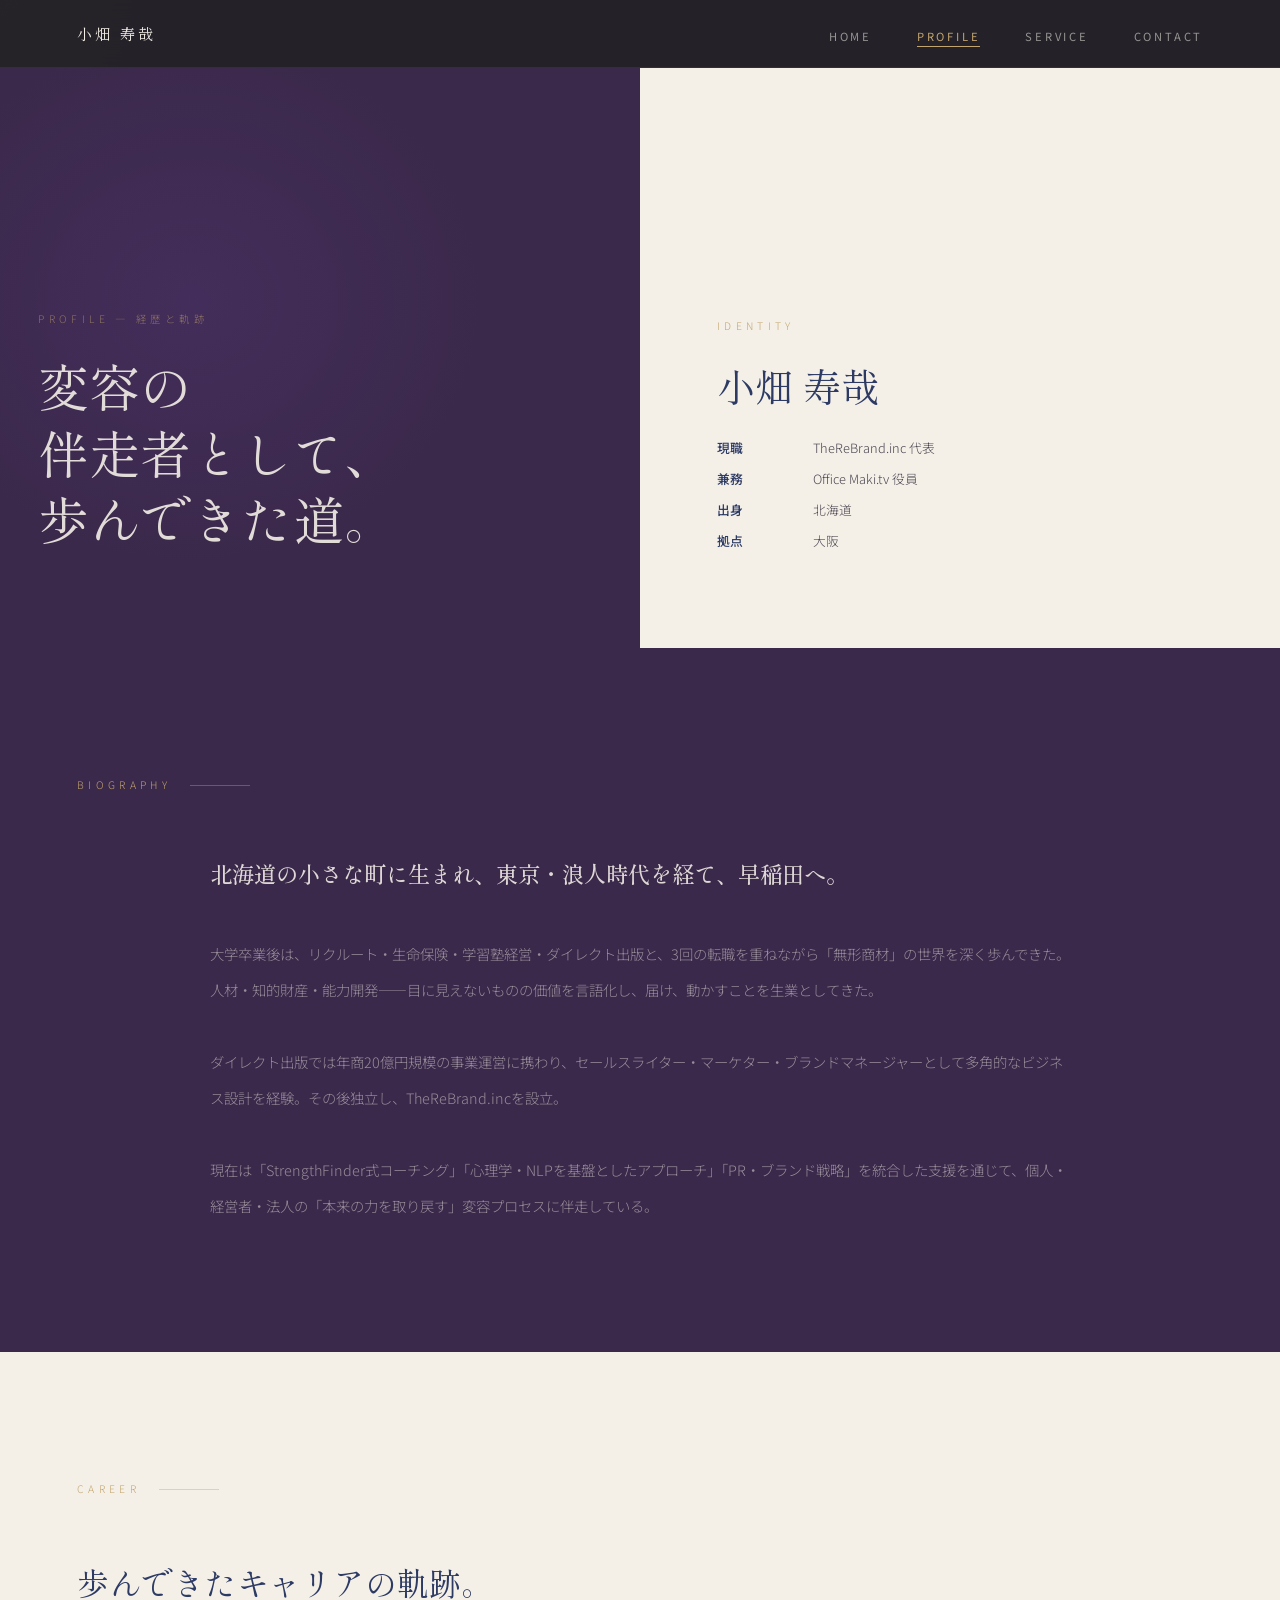
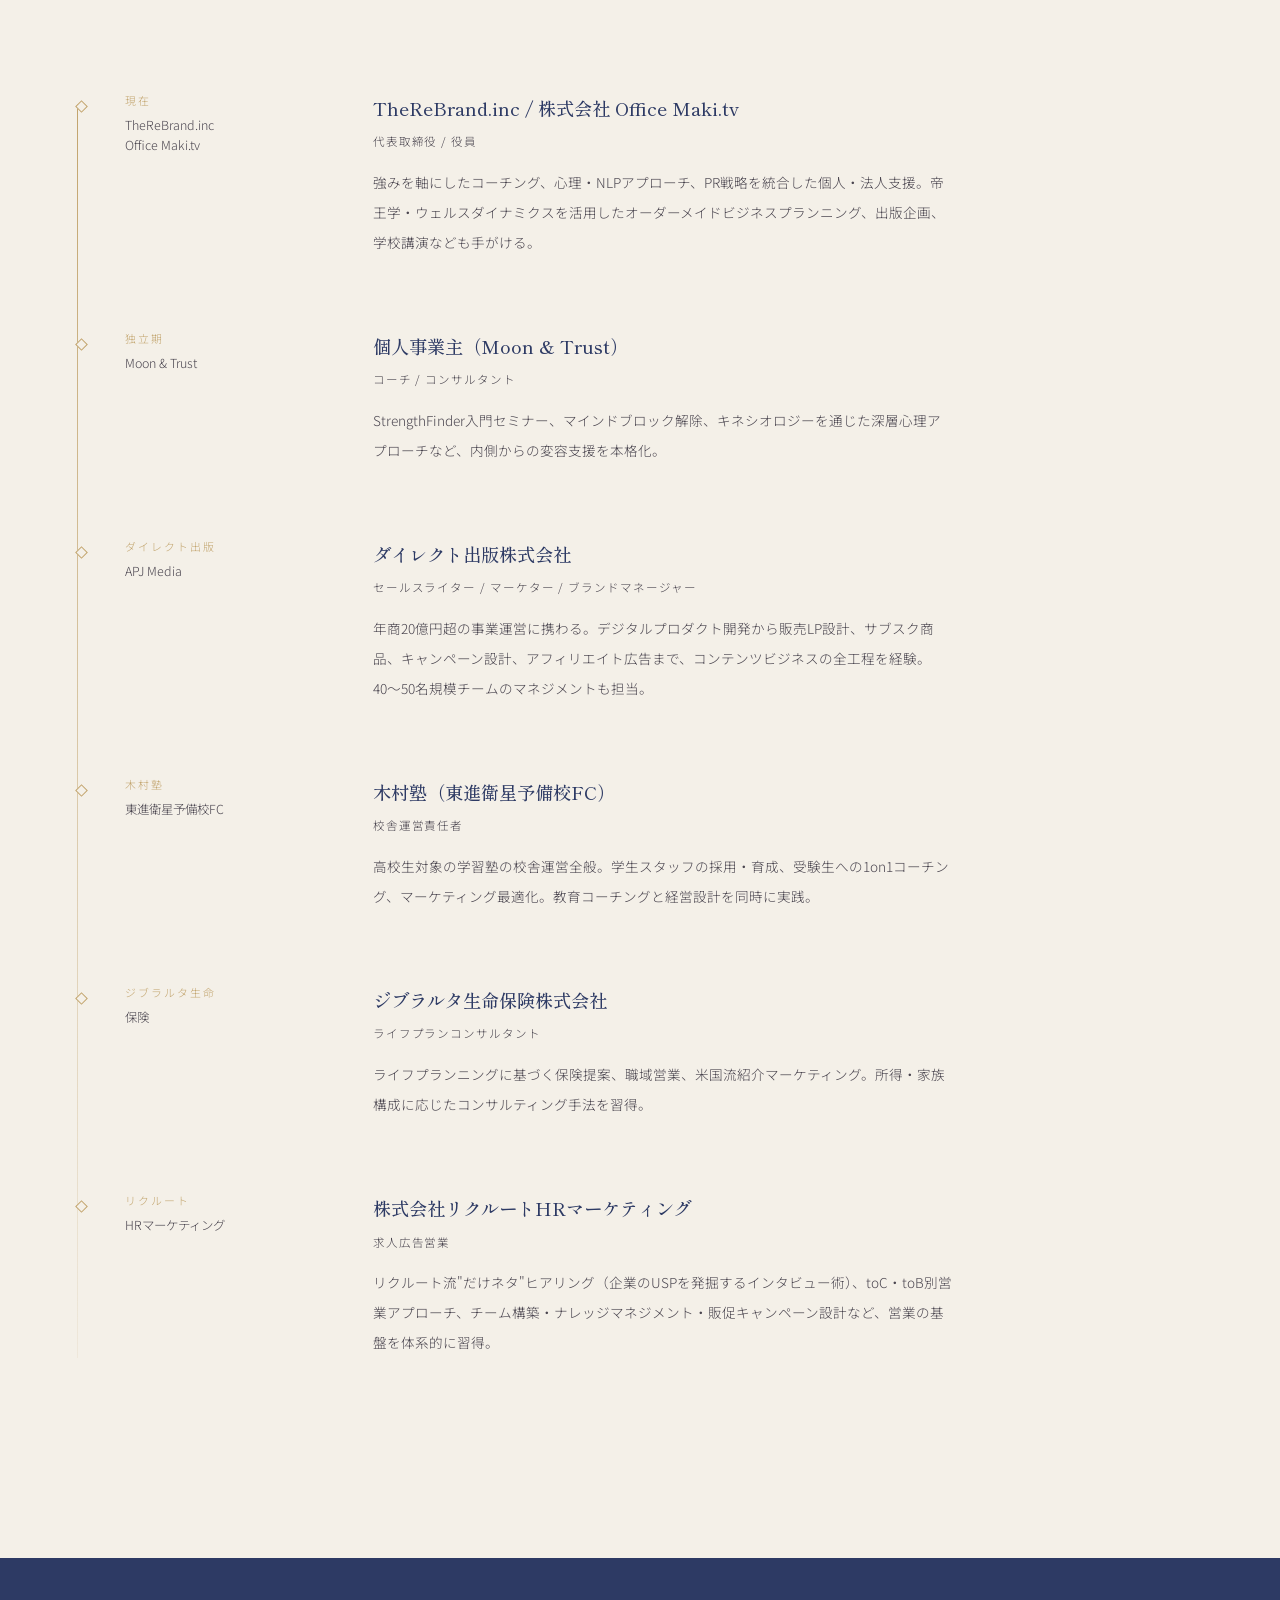
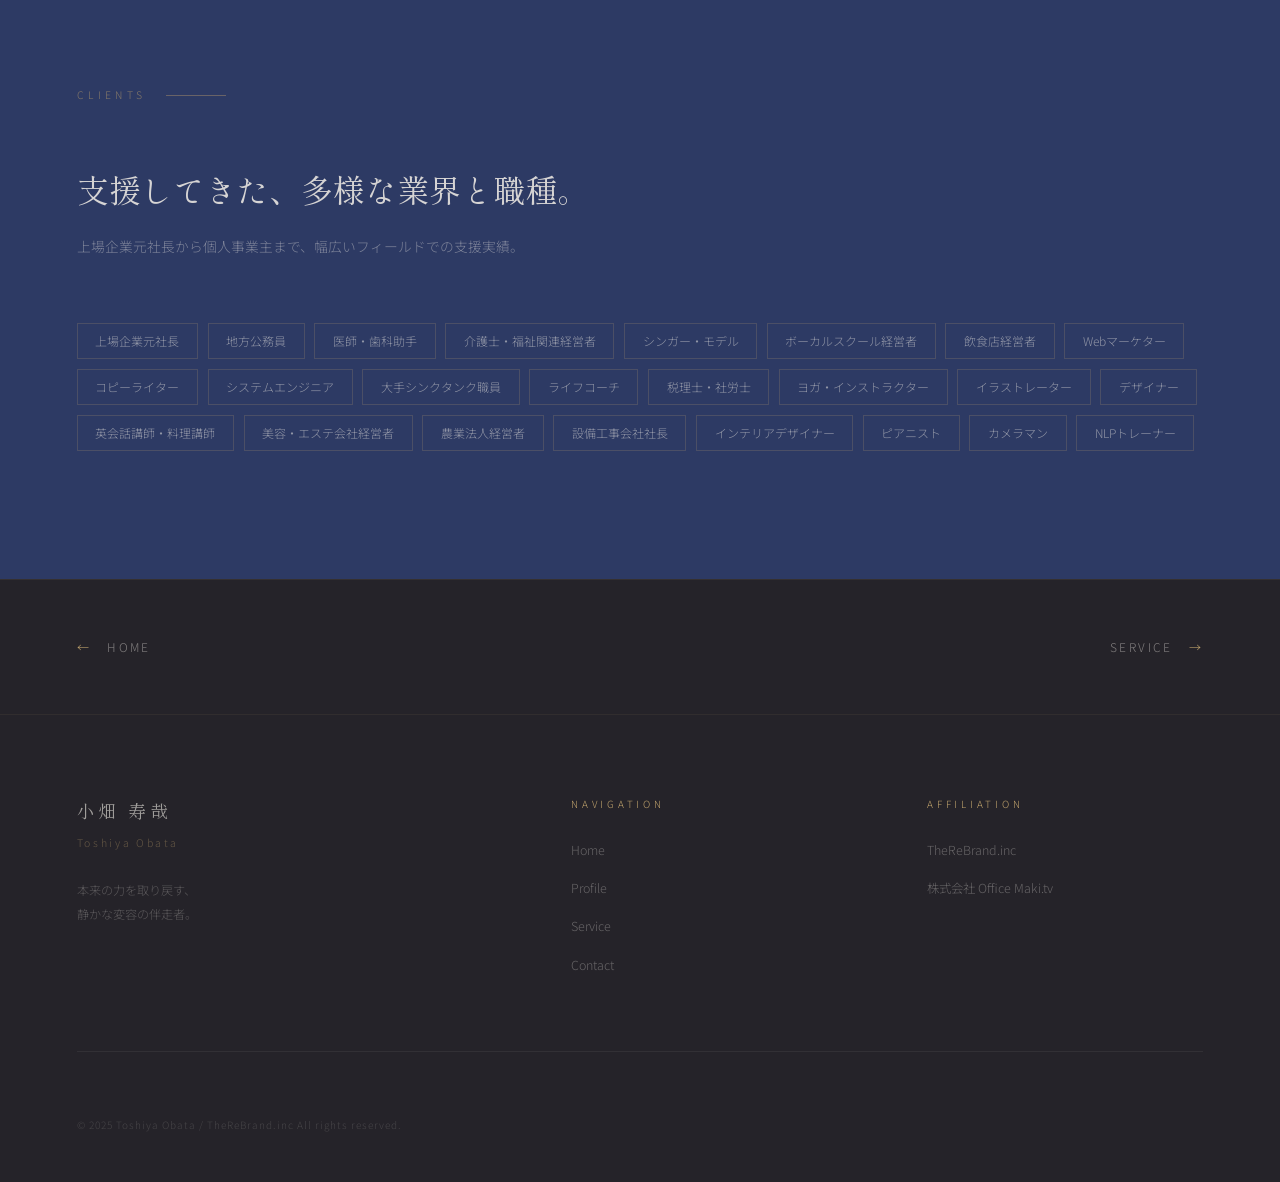
==== about.html @ 3e87356c "Add files via upload" ====
<!DOCTYPE html>
<html lang="ja">
<head>
  <meta charset="UTF-8">
  <meta name="viewport" content="width=device-width, initial-scale=1.0">
  <title>Profile | 小畑寿哉</title>
  <link rel="preconnect" href="https://fonts.googleapis.com">
  <link rel="preconnect" href="https://fonts.gstatic.com" crossorigin>
  <link href="https://fonts.googleapis.com/css2?family=Shippori+Mincho:wght@400;500;600;700&family=Noto+Sans+JP:wght@300;400;500&display=swap" rel="stylesheet">
  <style>
    *, *::before, *::after { box-sizing: border-box; margin: 0; padding: 0; }
    :root {
      --indigo: #2D3A64; --purple: #5C3B8A; --deep: #3B294B;
      --gold: #C2A46D; --ivory: #F4F0E8; --ink: #252329; --soft: #4a454f;
      --serif: 'Shippori Mincho', serif; --sans: 'Noto Sans JP', sans-serif;
    }
    html { scroll-behavior: smooth; }
    body { background: var(--ink); color: var(--ivory); font-family: var(--sans); font-weight: 300; line-height: 1.8; overflow-x: hidden; }

    .cursor-glow { position: fixed; width: 360px; height: 360px; border-radius: 50%; pointer-events: none; z-index: 0; background: radial-gradient(circle, rgba(194,164,109,0.05) 0%, transparent 70%); transform: translate(-50%, -50%); }

    nav {
      position: fixed; top: 0; left: 0; right: 0; z-index: 500;
      height: 68px; display: flex; align-items: center; justify-content: space-between;
      padding: 0 6%;
    }
    .nav-bg { position: absolute; inset: 0; background: rgba(37,35,41,0.82); backdrop-filter: blur(18px); border-bottom: 1px solid rgba(194,164,109,0.1); opacity: 1; }
    .nav-logo { position: relative; z-index: 2; font-family: var(--serif); font-size: 0.95rem; letter-spacing: 0.2em; color: var(--ivory); text-decoration: none; transition: color 0.3s; }
    .nav-logo:hover { color: var(--gold); }
    .nav-links { position: relative; z-index: 2; display: flex; gap: 2.8rem; list-style: none; }
    .nav-links a { font-size: 0.7rem; letter-spacing: 0.25em; color: rgba(244,240,232,0.55); text-decoration: none; transition: color 0.3s; font-weight: 400; position: relative; }
    .nav-links a::after { content: ''; position: absolute; bottom: -3px; left: 0; right: 0; height: 1px; background: var(--gold); transform: scaleX(0); transform-origin: left; transition: transform 0.3s ease; }
    .nav-links a:hover { color: var(--ivory); }
    .nav-links a:hover::after, .nav-links a.active::after { transform: scaleX(1); }
    .nav-links a.active { color: var(--gold); }

    /* SCROLL REVEAL */
    .reveal { opacity: 0; transform: translateY(32px); transition: opacity 0.8s ease, transform 0.8s ease; }
    .reveal.revealed { opacity: 1; transform: translateY(0); }
    .reveal-left { opacity: 0; transform: translateX(-36px); transition: opacity 0.8s ease, transform 0.8s ease; }
    .reveal-left.revealed { opacity: 1; transform: translateX(0); }
    .reveal-right { opacity: 0; transform: translateX(36px); transition: opacity 0.8s ease, transform 0.8s ease; }
    .reveal-right.revealed { opacity: 1; transform: translateX(0); }
    .d1 { transition-delay: 0.1s; } .d2 { transition-delay: 0.22s; } .d3 { transition-delay: 0.34s; } .d4 { transition-delay: 0.46s; }

    /* PAGE HERO — 斜め分割 */
    .page-hero {
      min-height: 72vh;
      display: grid;
      grid-template-columns: 1fr 1fr;
      padding-top: 68px;
      overflow: hidden;
    }
    .page-hero-left {
      background: var(--deep);
      display: flex; flex-direction: column; justify-content: flex-end;
      padding: 6rem 5% 6rem 6%;
      position: relative;
      overflow: hidden;
    }
    .page-hero-left::before {
      content: '';
      position: absolute; inset: 0;
      background: radial-gradient(ellipse 70% 70% at 30% 40%, rgba(92,59,138,0.25) 0%, transparent 65%);
    }
    .page-hero-left::after {
      content: '';
      position: absolute; top: 0; right: -40px; bottom: 0;
      width: 80px;
      background: var(--deep);
      clip-path: polygon(0 0, 0 100%, 100% 100%);
      z-index: 2;
    }
    .page-hero-right {
      background: var(--ivory);
      display: flex; flex-direction: column; justify-content: flex-end;
      padding: 6rem 6% 6rem 12%;
    }

    .page-hero-label { font-size: 0.65rem; letter-spacing: 0.42em; color: rgba(194,164,109,0.6); margin-bottom: 1.5rem; position: relative; z-index: 3; }
    .page-hero-title { font-family: var(--serif); font-size: clamp(2rem, 4vw, 3.8rem); color: rgba(244,240,232,0.9); font-weight: 400; line-height: 1.3; position: relative; z-index: 3; }
    .page-hero-right .page-hero-label { color: var(--gold); }
    .page-hero-name { font-family: var(--serif); font-size: clamp(1.6rem, 3vw, 2.8rem); color: var(--indigo); font-weight: 400; line-height: 1.35; margin-bottom: 1.5rem; }
    .page-hero-meta { display: flex; flex-direction: column; gap: 0.5rem; }
    .page-hero-meta-item { font-size: 0.8rem; color: var(--soft); display: flex; gap: 1rem; }
    .page-hero-meta-item strong { font-weight: 500; color: var(--indigo); min-width: 80px; }

    /* BIO SECTION */
    .section { padding: 8rem 6%; }
    .sec-eyebrow { font-size: 0.65rem; letter-spacing: 0.42em; color: var(--gold); display: flex; align-items: center; gap: 1.2rem; margin-bottom: 3.5rem; }
    .sec-eyebrow::after { content: ''; display: block; width: 60px; height: 1px; background: var(--gold); opacity: 0.4; }

    .bio-block { background: var(--deep); }
    .bio-inner { max-width: 860px; margin: 0 auto; }
    .bio-lead { font-family: var(--serif); font-size: clamp(1.1rem, 1.8vw, 1.4rem); color: rgba(244,240,232,0.88); line-height: 2; font-weight: 500; margin-bottom: 2.5rem; }
    .bio-text { font-size: 0.9rem; color: rgba(244,240,232,0.5); line-height: 2.5; }

    /* CAREER SECTION */
    .career-block { background: var(--ivory); }
    .career-heading { font-family: var(--serif); font-size: clamp(1.4rem, 2.5vw, 2.2rem); color: var(--indigo); font-weight: 400; margin-bottom: 5rem; }

    .timeline-wrap { position: relative; padding-left: 3rem; }
    .timeline-wrap::before { content: ''; position: absolute; left: 0; top: 12px; bottom: 0; width: 1px; background: linear-gradient(to bottom, var(--gold) 0%, rgba(194,164,109,0.1) 100%); }

    .tl-item { position: relative; margin-bottom: 4.5rem; }
    .tl-item::before {
      content: '';
      position: absolute; left: -3rem; top: 10px;
      width: 9px; height: 9px;
      background: var(--ivory);
      border: 1.5px solid var(--gold);
      transform: rotate(45deg);
    }
    .tl-item:hover::before { background: var(--gold); }

    .tl-grid { display: grid; grid-template-columns: 200px 1fr; gap: 3rem; align-items: start; }
    .tl-meta { }
    .tl-period { font-size: 0.68rem; letter-spacing: 0.18em; color: var(--gold); margin-bottom: 0.5rem; line-height: 1.5; }
    .tl-company { font-size: 0.78rem; color: var(--soft); line-height: 1.6; }
    .tl-main { }
    .tl-title { font-family: var(--serif); font-size: clamp(1rem, 1.5vw, 1.15rem); color: var(--indigo); font-weight: 500; margin-bottom: 0.4rem; }
    .tl-role { font-size: 0.72rem; color: var(--soft); letter-spacing: 0.08em; margin-bottom: 1rem; }
    .tl-desc { font-size: 0.85rem; color: var(--soft); line-height: 2.2; max-width: 580px; }

    /* CLIENTS */
    .clients-block { background: var(--indigo); }
    .clients-heading { font-family: var(--serif); font-size: clamp(1.4rem, 2.5vw, 2.2rem); color: rgba(244,240,232,0.85); font-weight: 400; margin-bottom: 1rem; }
    .clients-sub { font-size: 0.86rem; color: rgba(244,240,232,0.4); margin-bottom: 4rem; }

    .clients-grid { display: flex; flex-wrap: wrap; gap: 0.6rem; }
    .client-chip {
      padding: 0.4rem 1.1rem;
      border: 1px solid rgba(194,164,109,0.2);
      font-size: 0.75rem; color: rgba(244,240,232,0.5);
      transition: border-color 0.25s, color 0.25s, transform 0.2s;
      cursor: default;
    }
    .client-chip:hover { border-color: var(--gold); color: var(--gold); transform: translateY(-2px); }

    /* PAGE NAV */
    .page-nav-bar {
      background: var(--ink);
      display: flex; justify-content: space-between;
      padding: 3.5rem 6%;
      border-top: 1px solid rgba(194,164,109,0.1);
    }
    .pnav-link { display: flex; align-items: center; gap: 1rem; text-decoration: none; color: rgba(244,240,232,0.45); font-size: 0.75rem; letter-spacing: 0.2em; transition: color 0.25s; }
    .pnav-link:hover { color: var(--gold); }
    .pnav-arr { color: var(--gold); }

    footer { background: var(--ink); padding: 5rem 6% 3rem; border-top: 1px solid rgba(194,164,109,0.08); }
    .footer-grid { display: grid; grid-template-columns: 1.5fr 1fr 1fr; gap: 5rem; margin-bottom: 4rem; padding-bottom: 4rem; border-bottom: 1px solid rgba(244,240,232,0.06); }
    .footer-brand-name { font-family: var(--serif); font-size: 1.1rem; color: rgba(244,240,232,0.6); letter-spacing: 0.2em; margin-bottom: 0.4rem; }
    .footer-brand-en { font-size: 0.66rem; color: rgba(194,164,109,0.4); letter-spacing: 0.25em; margin-bottom: 1.6rem; }
    .footer-brand-desc { font-size: 0.76rem; color: rgba(244,240,232,0.26); line-height: 2; }
    .footer-col-label { font-size: 0.62rem; letter-spacing: 0.38em; color: var(--gold); margin-bottom: 1.3rem; display: block; }
    .footer-nav-list { list-style: none; }
    .footer-nav-list li { margin-bottom: 0.6rem; }
    .footer-nav-list a { font-size: 0.78rem; color: rgba(244,240,232,0.32); text-decoration: none; transition: color 0.25s; }
    .footer-nav-list a:hover { color: var(--gold); }
    .footer-copy { font-size: 0.63rem; color: rgba(244,240,232,0.16); letter-spacing: 0.1em; }

    @media (max-width: 900px) {
      nav { padding: 0 5%; }
      .nav-links { gap: 1.5rem; }
      .page-hero { grid-template-columns: 1fr; }
      .page-hero-left::after { display: none; }
      .page-hero-right { padding: 4rem 5%; }
      .page-hero-left { padding: 5rem 5%; }
      .section { padding: 5rem 5%; }
      .tl-grid { grid-template-columns: 1fr; gap: 0.8rem; }
      .page-nav-bar { padding: 2.5rem 5%; }
      .footer-grid { grid-template-columns: 1fr; gap: 2.5rem; }
    }
  </style>
</head>
<body>

<div class="cursor-glow" id="cursorGlow"></div>

<nav>
  <div class="nav-bg"></div>
  <a href="index.html" class="nav-logo">小畑 寿哉</a>
  <ul class="nav-links">
    <li><a href="index.html">HOME</a></li>
    <li><a href="about.html" class="active">PROFILE</a></li>
    <li><a href="service.html">SERVICE</a></li>
    <li><a href="service.html#contact">CONTACT</a></li>
  </ul>
</nav>

<!-- PAGE HERO -->
<div class="page-hero">
  <div class="page-hero-left">
    <p class="page-hero-label">PROFILE — 経歴と軌跡</p>
    <h1 class="page-hero-title">変容の<br>伴走者として、<br>歩んできた道。</h1>
  </div>
  <div class="page-hero-right">
    <p class="page-hero-label">IDENTITY</p>
    <p class="page-hero-name">小畑 寿哉</p>
    <div class="page-hero-meta">
      <div class="page-hero-meta-item"><strong>現職</strong>TheReBrand.inc 代表</div>
      <div class="page-hero-meta-item"><strong>兼務</strong>Office Maki.tv 役員</div>
      <div class="page-hero-meta-item"><strong>出身</strong>北海道</div>
      <div class="page-hero-meta-item"><strong>拠点</strong>大阪</div>
    </div>
  </div>
</div>

<!-- BIO -->
<section class="section bio-block">
  <div class="sec-eyebrow reveal">BIOGRAPHY</div>
  <div class="bio-inner">
    <p class="bio-lead reveal d1">
      北海道の小さな町に生まれ、東京・浪人時代を経て、早稲田へ。
    </p>
    <p class="bio-text reveal d2">
      大学卒業後は、リクルート・生命保険・学習塾経営・ダイレクト出版と、3回の転職を重ねながら「無形商材」の世界を深く歩んできた。人材・知的財産・能力開発——目に見えないものの価値を言語化し、届け、動かすことを生業としてきた。<br><br>
      ダイレクト出版では年商20億円規模の事業運営に携わり、セールスライター・マーケター・ブランドマネージャーとして多角的なビジネス設計を経験。その後独立し、TheReBrand.incを設立。<br><br>
      現在は「StrengthFinder式コーチング」「心理学・NLPを基盤としたアプローチ」「PR・ブランド戦略」を統合した支援を通じて、個人・経営者・法人の「本来の力を取り戻す」変容プロセスに伴走している。
    </p>
  </div>
</section>

<!-- CAREER -->
<section class="section career-block">
  <div class="sec-eyebrow reveal" style="color:var(--gold)">CAREER</div>
  <h2 class="career-heading reveal">歩んできたキャリアの軌跡。</h2>
  <div class="timeline-wrap">
    <div class="tl-item reveal d1">
      <div class="tl-grid">
        <div class="tl-meta">
          <p class="tl-period">現在</p>
          <p class="tl-company">TheReBrand.inc<br>Office Maki.tv</p>
        </div>
        <div class="tl-main">
          <h3 class="tl-title">TheReBrand.inc / 株式会社 Office Maki.tv</h3>
          <p class="tl-role">代表取締役 / 役員</p>
          <p class="tl-desc">強みを軸にしたコーチング、心理・NLPアプローチ、PR戦略を統合した個人・法人支援。帝王学・ウェルスダイナミクスを活用したオーダーメイドビジネスプランニング、出版企画、学校講演なども手がける。</p>
        </div>
      </div>
    </div>
    <div class="tl-item reveal d2">
      <div class="tl-grid">
        <div class="tl-meta">
          <p class="tl-period">独立期</p>
          <p class="tl-company">Moon & Trust</p>
        </div>
        <div class="tl-main">
          <h3 class="tl-title">個人事業主（Moon & Trust）</h3>
          <p class="tl-role">コーチ / コンサルタント</p>
          <p class="tl-desc">StrengthFinder入門セミナー、マインドブロック解除、キネシオロジーを通じた深層心理アプローチなど、内側からの変容支援を本格化。</p>
        </div>
      </div>
    </div>
    <div class="tl-item reveal d3">
      <div class="tl-grid">
        <div class="tl-meta">
          <p class="tl-period">ダイレクト出版</p>
          <p class="tl-company">APJ Media</p>
        </div>
        <div class="tl-main">
          <h3 class="tl-title">ダイレクト出版株式会社</h3>
          <p class="tl-role">セールスライター / マーケター / ブランドマネージャー</p>
          <p class="tl-desc">年商20億円超の事業運営に携わる。デジタルプロダクト開発から販売LP設計、サブスク商品、キャンペーン設計、アフィリエイト広告まで、コンテンツビジネスの全工程を経験。40〜50名規模チームのマネジメントも担当。</p>
        </div>
      </div>
    </div>
    <div class="tl-item reveal d1">
      <div class="tl-grid">
        <div class="tl-meta">
          <p class="tl-period">木村塾</p>
          <p class="tl-company">東進衛星予備校FC</p>
        </div>
        <div class="tl-main">
          <h3 class="tl-title">木村塾（東進衛星予備校FC）</h3>
          <p class="tl-role">校舎運営責任者</p>
          <p class="tl-desc">高校生対象の学習塾の校舎運営全般。学生スタッフの採用・育成、受験生への1on1コーチング、マーケティング最適化。教育コーチングと経営設計を同時に実践。</p>
        </div>
      </div>
    </div>
    <div class="tl-item reveal d2">
      <div class="tl-grid">
        <div class="tl-meta">
          <p class="tl-period">ジブラルタ生命</p>
          <p class="tl-company">保険</p>
        </div>
        <div class="tl-main">
          <h3 class="tl-title">ジブラルタ生命保険株式会社</h3>
          <p class="tl-role">ライフプランコンサルタント</p>
          <p class="tl-desc">ライフプランニングに基づく保険提案、職域営業、米国流紹介マーケティング。所得・家族構成に応じたコンサルティング手法を習得。</p>
        </div>
      </div>
    </div>
    <div class="tl-item reveal d3">
      <div class="tl-grid">
        <div class="tl-meta">
          <p class="tl-period">リクルート</p>
          <p class="tl-company">HRマーケティング</p>
        </div>
        <div class="tl-main">
          <h3 class="tl-title">株式会社リクルートHRマーケティング</h3>
          <p class="tl-role">求人広告営業</p>
          <p class="tl-desc">リクルート流"だけネタ"ヒアリング（企業のUSPを発掘するインタビュー術）、toC・toB別営業アプローチ、チーム構築・ナレッジマネジメント・販促キャンペーン設計など、営業の基盤を体系的に習得。</p>
        </div>
      </div>
    </div>
  </div>
</section>

<!-- CLIENTS -->
<section class="section clients-block">
  <div class="sec-eyebrow reveal" style="color:rgba(194,164,109,0.6)">CLIENTS</div>
  <h2 class="clients-heading reveal">支援してきた、多様な業界と職種。</h2>
  <p class="clients-sub reveal d1">上場企業元社長から個人事業主まで、幅広いフィールドでの支援実績。</p>
  <div class="clients-grid">
    <span class="client-chip reveal d1">上場企業元社長</span>
    <span class="client-chip reveal d1">地方公務員</span>
    <span class="client-chip reveal d2">医師・歯科助手</span>
    <span class="client-chip reveal d2">介護士・福祉関連経営者</span>
    <span class="client-chip reveal d3">シンガー・モデル</span>
    <span class="client-chip reveal d3">ボーカルスクール経営者</span>
    <span class="client-chip reveal d1">飲食店経営者</span>
    <span class="client-chip reveal d1">Webマーケター</span>
    <span class="client-chip reveal d2">コピーライター</span>
    <span class="client-chip reveal d2">システムエンジニア</span>
    <span class="client-chip reveal d3">大手シンクタンク職員</span>
    <span class="client-chip reveal d3">ライフコーチ</span>
    <span class="client-chip reveal d1">税理士・社労士</span>
    <span class="client-chip reveal d1">ヨガ・インストラクター</span>
    <span class="client-chip reveal d2">イラストレーター</span>
    <span class="client-chip reveal d2">デザイナー</span>
    <span class="client-chip reveal d3">英会話講師・料理講師</span>
    <span class="client-chip reveal d3">美容・エステ会社経営者</span>
    <span class="client-chip reveal d1">農業法人経営者</span>
    <span class="client-chip reveal d1">設備工事会社社長</span>
    <span class="client-chip reveal d2">インテリアデザイナー</span>
    <span class="client-chip reveal d2">ピアニスト</span>
    <span class="client-chip reveal d3">カメラマン</span>
    <span class="client-chip reveal d3">NLPトレーナー</span>
  </div>
</section>

<div class="page-nav-bar">
  <a href="index.html" class="pnav-link"><span class="pnav-arr">←</span> HOME</a>
  <a href="service.html" class="pnav-link">SERVICE <span class="pnav-arr">→</span></a>
</div>

<footer>
  <div class="footer-grid">
    <div>
      <p class="footer-brand-name">小畑 寿哉</p>
      <p class="footer-brand-en">Toshiya Obata</p>
      <p class="footer-brand-desc">本来の力を取り戻す、<br>静かな変容の伴走者。</p>
    </div>
    <div>
      <span class="footer-col-label">NAVIGATION</span>
      <ul class="footer-nav-list">
        <li><a href="index.html">Home</a></li>
        <li><a href="about.html">Profile</a></li>
        <li><a href="service.html">Service</a></li>
        <li><a href="service.html#contact">Contact</a></li>
      </ul>
    </div>
    <div>
      <span class="footer-col-label">AFFILIATION</span>
      <ul class="footer-nav-list">
        <li><a href="#">TheReBrand.inc</a></li>
        <li><a href="#">株式会社 Office Maki.tv</a></li>
      </ul>
    </div>
  </div>
  <p class="footer-copy">© 2025 Toshiya Obata / TheReBrand.inc All rights reserved.</p>
</footer>

<script>
  const glow = document.getElementById('cursorGlow');
  document.addEventListener('mousemove', e => { glow.style.left = e.clientX + 'px'; glow.style.top = e.clientY + 'px'; });
  const io = new IntersectionObserver(entries => {
    entries.forEach(e => { if (e.isIntersecting) { e.target.classList.add('revealed'); io.unobserve(e.target); } });
  }, { threshold: 0.1 });
  document.querySelectorAll('.reveal, .reveal-left, .reveal-right').forEach(el => io.observe(el));
</script>
</body>
</html>
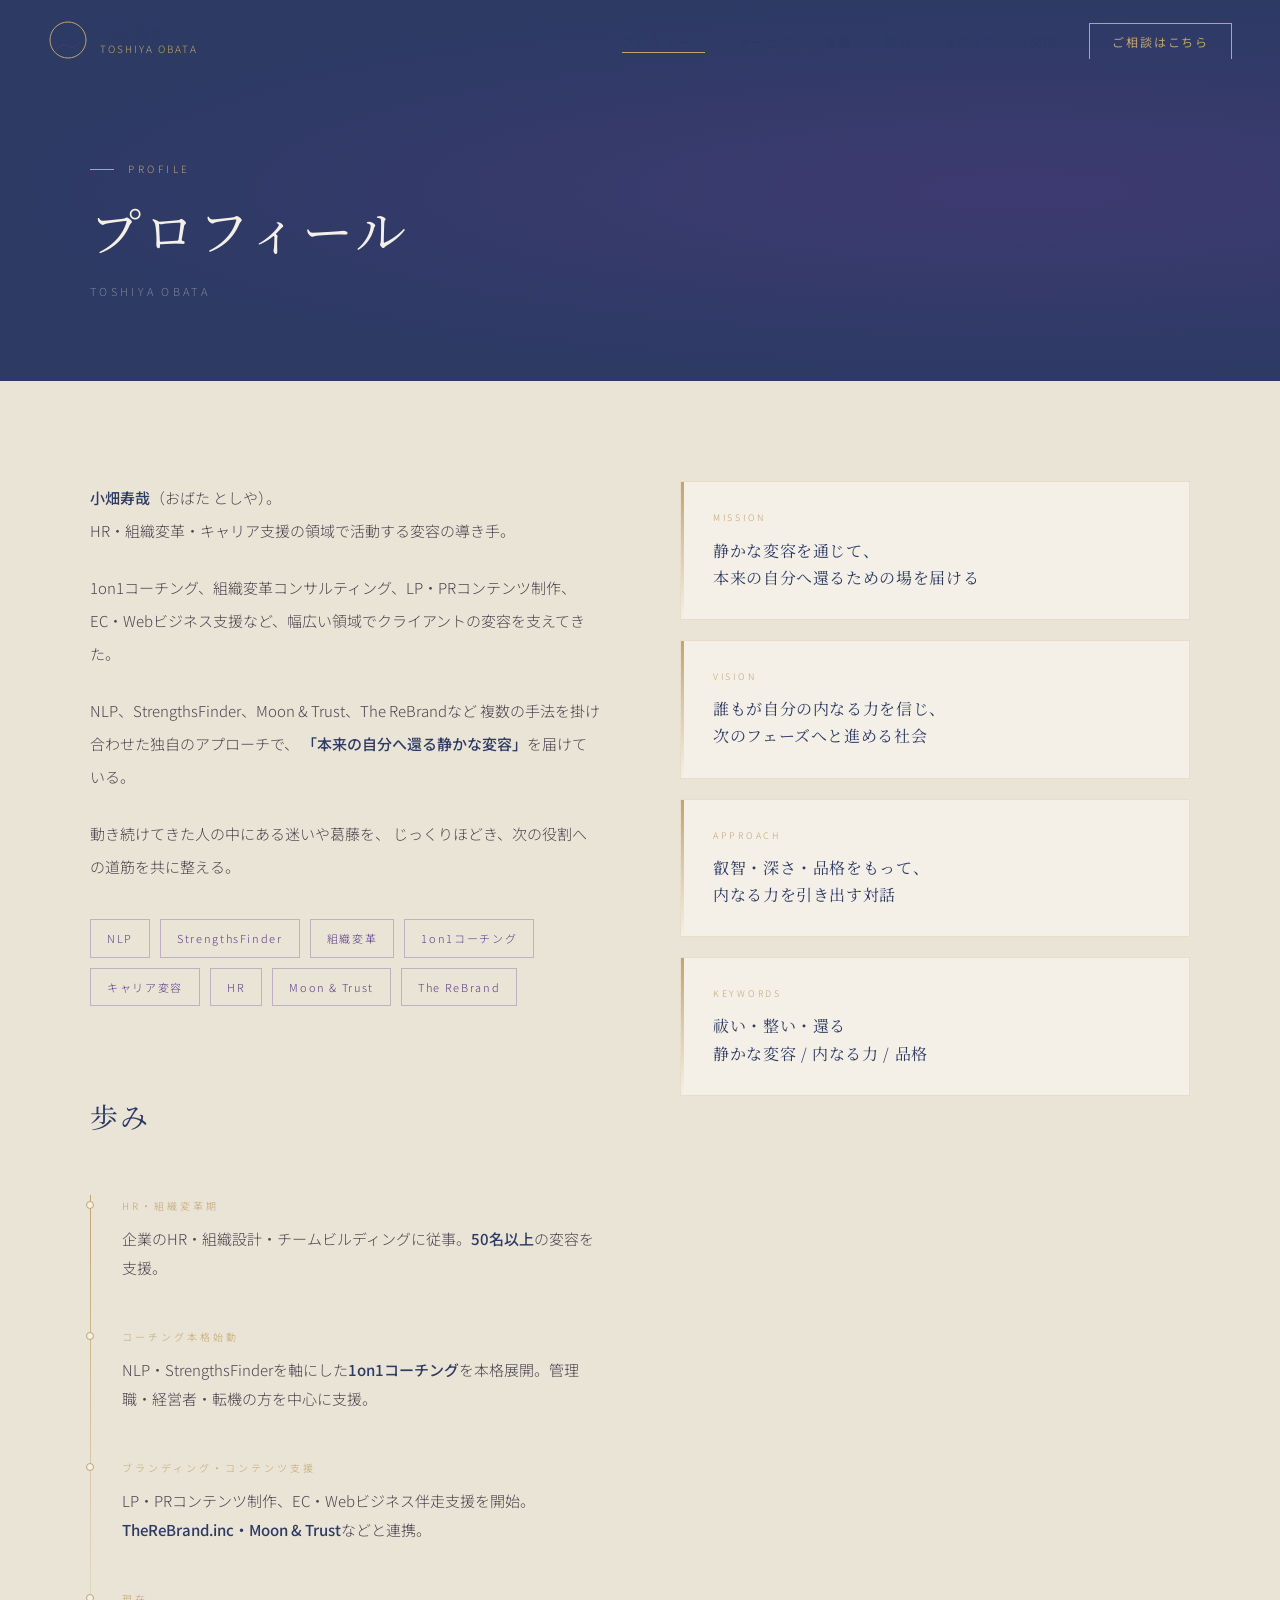
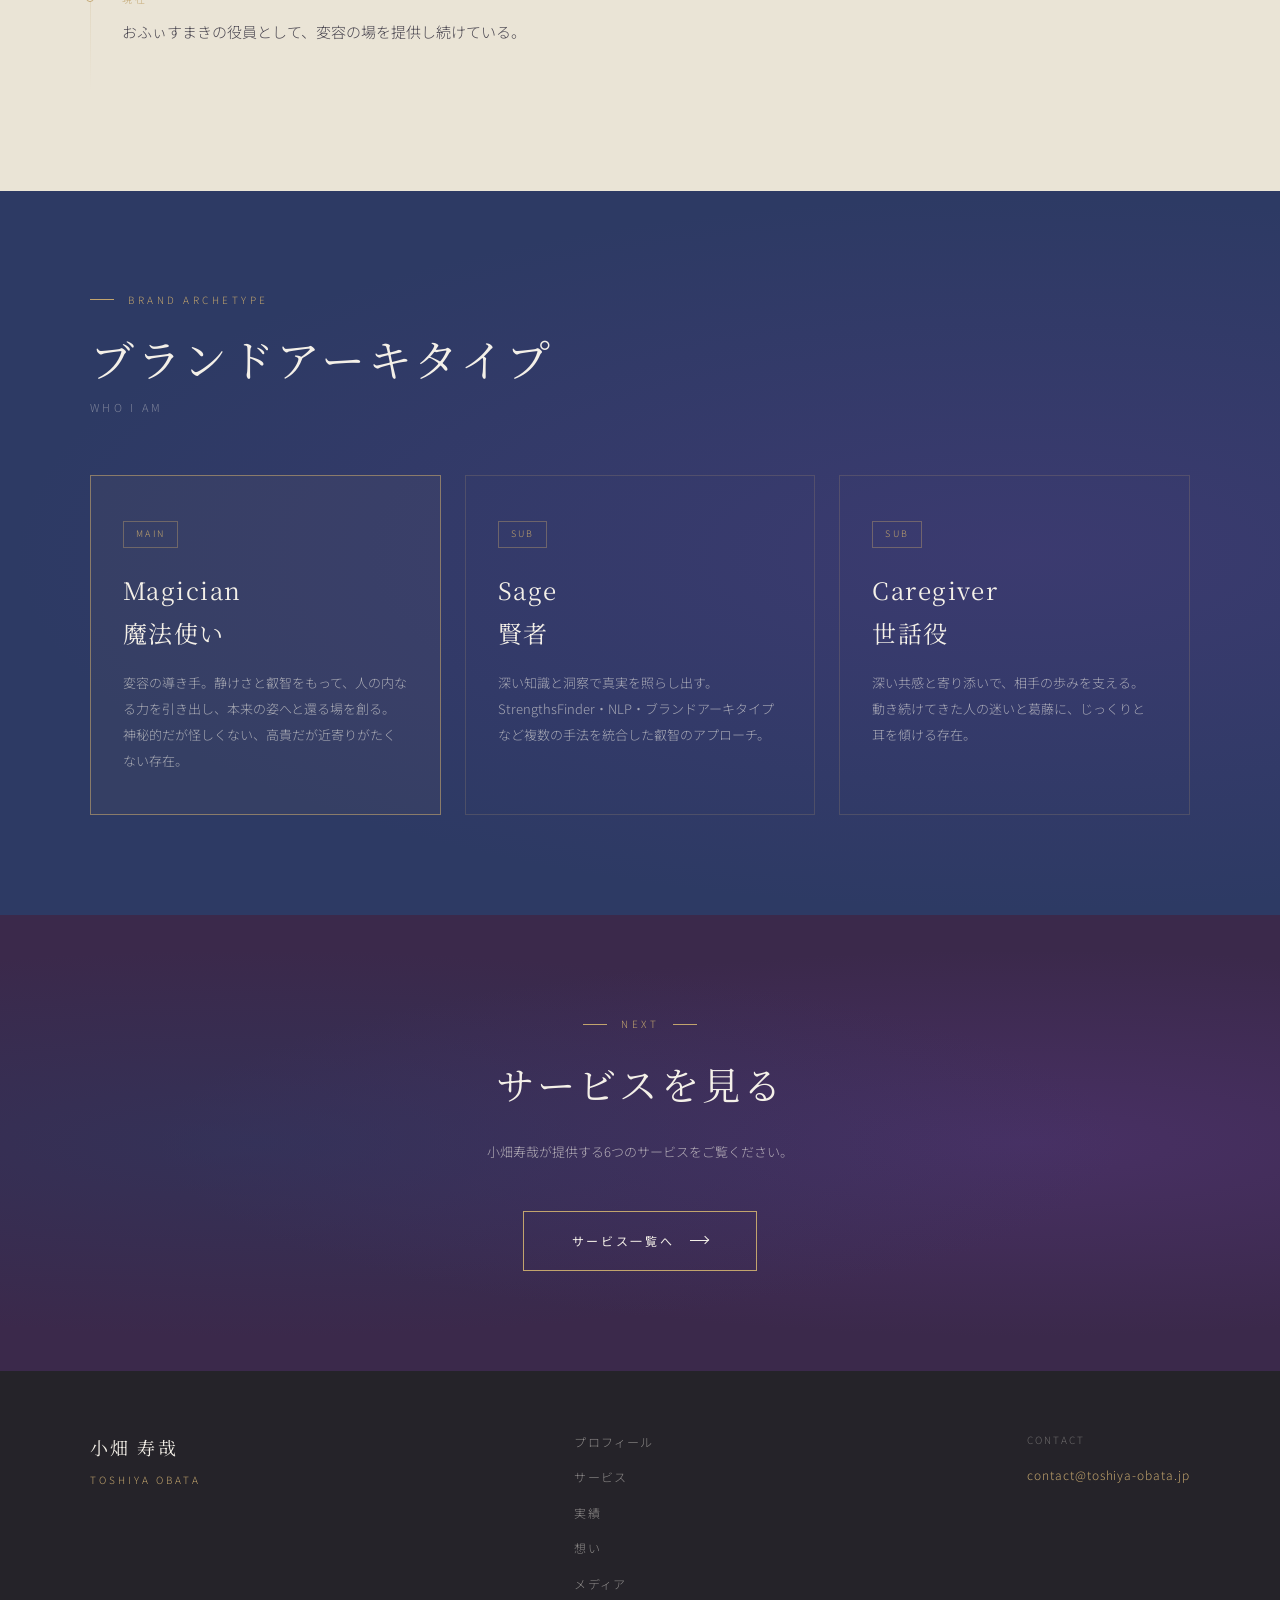
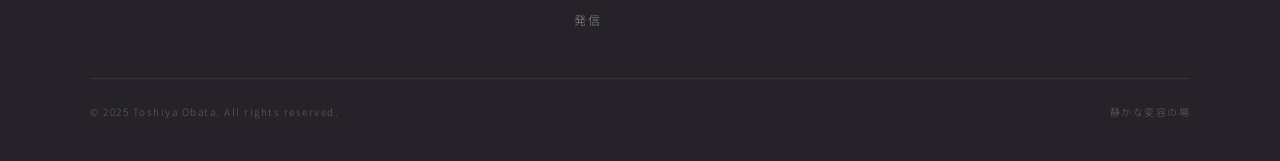
==== commit 52fd90f2: "Add files via upload" ====
--- a/about.html
+++ b/about.html
@@ -1,385 +1,262 @@
 <!DOCTYPE html>
 <html lang="ja">
 <head>
-  <meta charset="UTF-8">
-  <meta name="viewport" content="width=device-width, initial-scale=1.0">
-  <title>Profile | 小畑寿哉</title>
-  <link rel="preconnect" href="https://fonts.googleapis.com">
-  <link rel="preconnect" href="https://fonts.gstatic.com" crossorigin>
-  <link href="https://fonts.googleapis.com/css2?family=Shippori+Mincho:wght@400;500;600;700&family=Noto+Sans+JP:wght@300;400;500&display=swap" rel="stylesheet">
-  <style>
-    *, *::before, *::after { box-sizing: border-box; margin: 0; padding: 0; }
-    :root {
-      --indigo: #2D3A64; --purple: #5C3B8A; --deep: #3B294B;
-      --gold: #C2A46D; --ivory: #F4F0E8; --ink: #252329; --soft: #4a454f;
-      --serif: 'Shippori Mincho', serif; --sans: 'Noto Sans JP', sans-serif;
-    }
-    html { scroll-behavior: smooth; }
-    body { background: var(--ink); color: var(--ivory); font-family: var(--sans); font-weight: 300; line-height: 1.8; overflow-x: hidden; }
-
-    .cursor-glow { position: fixed; width: 360px; height: 360px; border-radius: 50%; pointer-events: none; z-index: 0; background: radial-gradient(circle, rgba(194,164,109,0.05) 0%, transparent 70%); transform: translate(-50%, -50%); }
-
-    nav {
-      position: fixed; top: 0; left: 0; right: 0; z-index: 500;
-      height: 68px; display: flex; align-items: center; justify-content: space-between;
-      padding: 0 6%;
-    }
-    .nav-bg { position: absolute; inset: 0; background: rgba(37,35,41,0.82); backdrop-filter: blur(18px); border-bottom: 1px solid rgba(194,164,109,0.1); opacity: 1; }
-    .nav-logo { position: relative; z-index: 2; font-family: var(--serif); font-size: 0.95rem; letter-spacing: 0.2em; color: var(--ivory); text-decoration: none; transition: color 0.3s; }
-    .nav-logo:hover { color: var(--gold); }
-    .nav-links { position: relative; z-index: 2; display: flex; gap: 2.8rem; list-style: none; }
-    .nav-links a { font-size: 0.7rem; letter-spacing: 0.25em; color: rgba(244,240,232,0.55); text-decoration: none; transition: color 0.3s; font-weight: 400; position: relative; }
-    .nav-links a::after { content: ''; position: absolute; bottom: -3px; left: 0; right: 0; height: 1px; background: var(--gold); transform: scaleX(0); transform-origin: left; transition: transform 0.3s ease; }
-    .nav-links a:hover { color: var(--ivory); }
-    .nav-links a:hover::after, .nav-links a.active::after { transform: scaleX(1); }
-    .nav-links a.active { color: var(--gold); }
-
-    /* SCROLL REVEAL */
-    .reveal { opacity: 0; transform: translateY(32px); transition: opacity 0.8s ease, transform 0.8s ease; }
-    .reveal.revealed { opacity: 1; transform: translateY(0); }
-    .reveal-left { opacity: 0; transform: translateX(-36px); transition: opacity 0.8s ease, transform 0.8s ease; }
-    .reveal-left.revealed { opacity: 1; transform: translateX(0); }
-    .reveal-right { opacity: 0; transform: translateX(36px); transition: opacity 0.8s ease, transform 0.8s ease; }
-    .reveal-right.revealed { opacity: 1; transform: translateX(0); }
-    .d1 { transition-delay: 0.1s; } .d2 { transition-delay: 0.22s; } .d3 { transition-delay: 0.34s; } .d4 { transition-delay: 0.46s; }
-
-    /* PAGE HERO — 斜め分割 */
-    .page-hero {
-      min-height: 72vh;
-      display: grid;
-      grid-template-columns: 1fr 1fr;
-      padding-top: 68px;
-      overflow: hidden;
-    }
-    .page-hero-left {
-      background: var(--deep);
-      display: flex; flex-direction: column; justify-content: flex-end;
-      padding: 6rem 5% 6rem 6%;
-      position: relative;
-      overflow: hidden;
-    }
-    .page-hero-left::before {
-      content: '';
-      position: absolute; inset: 0;
-      background: radial-gradient(ellipse 70% 70% at 30% 40%, rgba(92,59,138,0.25) 0%, transparent 65%);
-    }
-    .page-hero-left::after {
-      content: '';
-      position: absolute; top: 0; right: -40px; bottom: 0;
-      width: 80px;
-      background: var(--deep);
-      clip-path: polygon(0 0, 0 100%, 100% 100%);
-      z-index: 2;
-    }
-    .page-hero-right {
-      background: var(--ivory);
-      display: flex; flex-direction: column; justify-content: flex-end;
-      padding: 6rem 6% 6rem 12%;
-    }
-
-    .page-hero-label { font-size: 0.65rem; letter-spacing: 0.42em; color: rgba(194,164,109,0.6); margin-bottom: 1.5rem; position: relative; z-index: 3; }
-    .page-hero-title { font-family: var(--serif); font-size: clamp(2rem, 4vw, 3.8rem); color: rgba(244,240,232,0.9); font-weight: 400; line-height: 1.3; position: relative; z-index: 3; }
-    .page-hero-right .page-hero-label { color: var(--gold); }
-    .page-hero-name { font-family: var(--serif); font-size: clamp(1.6rem, 3vw, 2.8rem); color: var(--indigo); font-weight: 400; line-height: 1.35; margin-bottom: 1.5rem; }
-    .page-hero-meta { display: flex; flex-direction: column; gap: 0.5rem; }
-    .page-hero-meta-item { font-size: 0.8rem; color: var(--soft); display: flex; gap: 1rem; }
-    .page-hero-meta-item strong { font-weight: 500; color: var(--indigo); min-width: 80px; }
-
-    /* BIO SECTION */
-    .section { padding: 8rem 6%; }
-    .sec-eyebrow { font-size: 0.65rem; letter-spacing: 0.42em; color: var(--gold); display: flex; align-items: center; gap: 1.2rem; margin-bottom: 3.5rem; }
-    .sec-eyebrow::after { content: ''; display: block; width: 60px; height: 1px; background: var(--gold); opacity: 0.4; }
-
-    .bio-block { background: var(--deep); }
-    .bio-inner { max-width: 860px; margin: 0 auto; }
-    .bio-lead { font-family: var(--serif); font-size: clamp(1.1rem, 1.8vw, 1.4rem); color: rgba(244,240,232,0.88); line-height: 2; font-weight: 500; margin-bottom: 2.5rem; }
-    .bio-text { font-size: 0.9rem; color: rgba(244,240,232,0.5); line-height: 2.5; }
-
-    /* CAREER SECTION */
-    .career-block { background: var(--ivory); }
-    .career-heading { font-family: var(--serif); font-size: clamp(1.4rem, 2.5vw, 2.2rem); color: var(--indigo); font-weight: 400; margin-bottom: 5rem; }
-
-    .timeline-wrap { position: relative; padding-left: 3rem; }
-    .timeline-wrap::before { content: ''; position: absolute; left: 0; top: 12px; bottom: 0; width: 1px; background: linear-gradient(to bottom, var(--gold) 0%, rgba(194,164,109,0.1) 100%); }
-
-    .tl-item { position: relative; margin-bottom: 4.5rem; }
-    .tl-item::before {
-      content: '';
-      position: absolute; left: -3rem; top: 10px;
-      width: 9px; height: 9px;
-      background: var(--ivory);
-      border: 1.5px solid var(--gold);
-      transform: rotate(45deg);
-    }
-    .tl-item:hover::before { background: var(--gold); }
-
-    .tl-grid { display: grid; grid-template-columns: 200px 1fr; gap: 3rem; align-items: start; }
-    .tl-meta { }
-    .tl-period { font-size: 0.68rem; letter-spacing: 0.18em; color: var(--gold); margin-bottom: 0.5rem; line-height: 1.5; }
-    .tl-company { font-size: 0.78rem; color: var(--soft); line-height: 1.6; }
-    .tl-main { }
-    .tl-title { font-family: var(--serif); font-size: clamp(1rem, 1.5vw, 1.15rem); color: var(--indigo); font-weight: 500; margin-bottom: 0.4rem; }
-    .tl-role { font-size: 0.72rem; color: var(--soft); letter-spacing: 0.08em; margin-bottom: 1rem; }
-    .tl-desc { font-size: 0.85rem; color: var(--soft); line-height: 2.2; max-width: 580px; }
-
-    /* CLIENTS */
-    .clients-block { background: var(--indigo); }
-    .clients-heading { font-family: var(--serif); font-size: clamp(1.4rem, 2.5vw, 2.2rem); color: rgba(244,240,232,0.85); font-weight: 400; margin-bottom: 1rem; }
-    .clients-sub { font-size: 0.86rem; color: rgba(244,240,232,0.4); margin-bottom: 4rem; }
-
-    .clients-grid { display: flex; flex-wrap: wrap; gap: 0.6rem; }
-    .client-chip {
-      padding: 0.4rem 1.1rem;
-      border: 1px solid rgba(194,164,109,0.2);
-      font-size: 0.75rem; color: rgba(244,240,232,0.5);
-      transition: border-color 0.25s, color 0.25s, transform 0.2s;
-      cursor: default;
-    }
-    .client-chip:hover { border-color: var(--gold); color: var(--gold); transform: translateY(-2px); }
-
-    /* PAGE NAV */
-    .page-nav-bar {
-      background: var(--ink);
-      display: flex; justify-content: space-between;
-      padding: 3.5rem 6%;
-      border-top: 1px solid rgba(194,164,109,0.1);
-    }
-    .pnav-link { display: flex; align-items: center; gap: 1rem; text-decoration: none; color: rgba(244,240,232,0.45); font-size: 0.75rem; letter-spacing: 0.2em; transition: color 0.25s; }
-    .pnav-link:hover { color: var(--gold); }
-    .pnav-arr { color: var(--gold); }
-
-    footer { background: var(--ink); padding: 5rem 6% 3rem; border-top: 1px solid rgba(194,164,109,0.08); }
-    .footer-grid { display: grid; grid-template-columns: 1.5fr 1fr 1fr; gap: 5rem; margin-bottom: 4rem; padding-bottom: 4rem; border-bottom: 1px solid rgba(244,240,232,0.06); }
-    .footer-brand-name { font-family: var(--serif); font-size: 1.1rem; color: rgba(244,240,232,0.6); letter-spacing: 0.2em; margin-bottom: 0.4rem; }
-    .footer-brand-en { font-size: 0.66rem; color: rgba(194,164,109,0.4); letter-spacing: 0.25em; margin-bottom: 1.6rem; }
-    .footer-brand-desc { font-size: 0.76rem; color: rgba(244,240,232,0.26); line-height: 2; }
-    .footer-col-label { font-size: 0.62rem; letter-spacing: 0.38em; color: var(--gold); margin-bottom: 1.3rem; display: block; }
-    .footer-nav-list { list-style: none; }
-    .footer-nav-list li { margin-bottom: 0.6rem; }
-    .footer-nav-list a { font-size: 0.78rem; color: rgba(244,240,232,0.32); text-decoration: none; transition: color 0.25s; }
-    .footer-nav-list a:hover { color: var(--gold); }
-    .footer-copy { font-size: 0.63rem; color: rgba(244,240,232,0.16); letter-spacing: 0.1em; }
-
-    @media (max-width: 900px) {
-      nav { padding: 0 5%; }
-      .nav-links { gap: 1.5rem; }
-      .page-hero { grid-template-columns: 1fr; }
-      .page-hero-left::after { display: none; }
-      .page-hero-right { padding: 4rem 5%; }
-      .page-hero-left { padding: 5rem 5%; }
-      .section { padding: 5rem 5%; }
-      .tl-grid { grid-template-columns: 1fr; gap: 0.8rem; }
-      .page-nav-bar { padding: 2.5rem 5%; }
-      .footer-grid { grid-template-columns: 1fr; gap: 2.5rem; }
-    }
-  </style>
+<meta charset="UTF-8">
+<meta name="viewport" content="width=device-width, initial-scale=1.0">
+<title>プロフィール | 小畑寿哉</title>
+<link rel="preconnect" href="https://fonts.googleapis.com">
+<link rel="preconnect" href="https://fonts.gstatic.com" crossorigin>
+<link href="https://fonts.googleapis.com/css2?family=Noto+Serif+JP:wght@300;400;500;600&family=Noto+Sans+JP:wght@300;400;500&display=swap" rel="stylesheet">
+<link rel="stylesheet" href="common.css">
+<style>
+  .about-grid {
+    display: grid; grid-template-columns: 1fr 1fr;
+    gap: 80px; align-items: start;
+  }
+  .about-bio {
+    font-size: 15px; line-height: 2.2;
+    color: var(--ink-l); font-weight: 300;
+  }
+  .about-bio p + p { margin-top: 24px; }
+  .about-bio strong { color: var(--navy); font-weight: 500; }
+  .about-cards { display: flex; flex-direction: column; gap: 20px; }
+  .about-card {
+    background: var(--ivory);
+    border: 1px solid rgba(194,164,109,0.25);
+    padding: 28px 32px; position: relative;
+  }
+  .about-card::before {
+    content: ''; position: absolute; left: 0; top: 0; bottom: 0;
+    width: 3px; background: linear-gradient(to bottom, var(--gold), transparent);
+  }
+  .about-card-label {
+    font-size: 9px; letter-spacing: 0.3em;
+    color: var(--gold); font-weight: 300; margin-bottom: 10px;
+  }
+  .about-card-text {
+    font-family: var(--serif); font-size: 16px;
+    color: var(--navy); line-height: 1.7; letter-spacing: 0.04em;
+  }
+  .about-keywords {
+    display: flex; flex-wrap: wrap; gap: 10px; margin-top: 36px;
+  }
+  .about-keyword {
+    font-size: 11px; letter-spacing: 0.15em;
+    border: 1px solid rgba(92,59,138,0.3);
+    color: var(--purple); padding: 6px 16px; font-weight: 300;
+  }
+
+  /* Timeline */
+  .timeline { margin-top: 80px; }
+  .timeline-title {
+    font-family: var(--serif); font-size: 28px;
+    color: var(--navy); letter-spacing: 0.06em;
+    margin-bottom: 48px; font-weight: 400;
+  }
+  .timeline-items { position: relative; padding-left: 32px; }
+  .timeline-items::before {
+    content: ''; position: absolute; left: 0; top: 0; bottom: 0;
+    width: 1px; background: linear-gradient(to bottom, var(--gold), transparent);
+  }
+  .timeline-item {
+    position: relative; padding-bottom: 44px;
+  }
+  .timeline-item::before {
+    content: ''; position: absolute; left: -36px; top: 6px;
+    width: 8px; height: 8px; border-radius: 50%;
+    border: 1px solid var(--gold); background: var(--ivory);
+  }
+  .timeline-year {
+    font-size: 10px; letter-spacing: 0.3em;
+    color: var(--gold); font-weight: 300; margin-bottom: 8px;
+  }
+  .timeline-text {
+    font-size: 15px; color: var(--ink-l);
+    line-height: 1.9; font-weight: 300;
+  }
+  .timeline-text strong { color: var(--navy); font-weight: 500; }
+
+  /* Archetype */
+  .archetype-section {
+    background: var(--navy); padding: 100px 48px;
+    position: relative; overflow: hidden;
+  }
+  .archetype-section::before {
+    content: ''; position: absolute; inset: 0;
+    background: radial-gradient(ellipse at 80% 50%, rgba(92,59,138,0.3) 0%, transparent 70%);
+    pointer-events: none;
+  }
+  .archetype-section .section-label { color: var(--gold); }
+  .archetype-section .section-label::before { background: var(--gold); }
+  .archetype-section .section-title { color: var(--ivory); }
+  .archetype-grid {
+    display: grid; grid-template-columns: repeat(3,1fr); gap: 24px;
+  }
+  .archetype-card {
+    border: 1px solid rgba(194,164,109,0.2);
+    padding: 40px 32px; position: relative;
+    transition: border-color 0.3s;
+  }
+  .archetype-card.main {
+    border-color: rgba(194,164,109,0.6);
+    background: rgba(194,164,109,0.05);
+  }
+  .archetype-card:hover { border-color: rgba(194,164,109,0.5); }
+  .archetype-badge {
+    font-size: 9px; letter-spacing: 0.25em;
+    color: var(--gold); border: 1px solid rgba(194,164,109,0.4);
+    display: inline-block; padding: 4px 12px; margin-bottom: 20px;
+    font-weight: 300;
+  }
+  .archetype-name {
+    font-family: var(--serif); font-size: 24px;
+    color: var(--ivory); letter-spacing: 0.06em;
+    margin-bottom: 16px; font-weight: 400;
+  }
+  .archetype-desc {
+    font-size: 13px; color: rgba(244,240,232,0.6);
+    line-height: 2; font-weight: 300;
+  }
+
+  @media (max-width: 900px) {
+    .about-grid { grid-template-columns: 1fr; gap: 48px; }
+    .archetype-grid { grid-template-columns: 1fr; }
+    .archetype-section { padding: 72px 24px; }
+  }
+</style>
 </head>
 <body>
-
-<div class="cursor-glow" id="cursorGlow"></div>
-
-<nav>
-  <div class="nav-bg"></div>
-  <a href="index.html" class="nav-logo">小畑 寿哉</a>
-  <ul class="nav-links">
-    <li><a href="index.html">HOME</a></li>
-    <li><a href="about.html" class="active">PROFILE</a></li>
-    <li><a href="service.html">SERVICE</a></li>
-    <li><a href="service.html#contact">CONTACT</a></li>
-  </ul>
-</nav>
+<nav id="main-nav"></nav>
 
 <!-- PAGE HERO -->
-<div class="page-hero">
-  <div class="page-hero-left">
-    <p class="page-hero-label">PROFILE — 経歴と軌跡</p>
-    <h1 class="page-hero-title">変容の<br>伴走者として、<br>歩んできた道。</h1>
-  </div>
-  <div class="page-hero-right">
-    <p class="page-hero-label">IDENTITY</p>
-    <p class="page-hero-name">小畑 寿哉</p>
-    <div class="page-hero-meta">
-      <div class="page-hero-meta-item"><strong>現職</strong>TheReBrand.inc 代表</div>
-      <div class="page-hero-meta-item"><strong>兼務</strong>Office Maki.tv 役員</div>
-      <div class="page-hero-meta-item"><strong>出身</strong>北海道</div>
-      <div class="page-hero-meta-item"><strong>拠点</strong>大阪</div>
+<div class="page-hero above-fold">
+  <div class="page-hero-inner">
+    <div class="page-hero-label reveal">PROFILE</div>
+    <h1 class="page-hero-title reveal reveal-delay-1">プロフィール</h1>
+    <div class="page-hero-en reveal reveal-delay-2">TOSHIYA OBATA</div>
+  </div>
+</div>
+
+<!-- BIO -->
+<section style="background:var(--ivory-d);">
+  <div class="section-inner">
+    <div class="about-grid">
+      <div class="about-bio reveal">
+        <p>
+          <strong>小畑寿哉</strong>（おばた としや）。<br>
+          HR・組織変革・キャリア支援の領域で活動する変容の導き手。
+        </p>
+        <p>
+          1on1コーチング、組織変革コンサルティング、LP・PRコンテンツ制作、
+          EC・Webビジネス支援など、幅広い領域でクライアントの変容を支えてきた。
+        </p>
+        <p>
+          NLP、StrengthsFinder、Moon &amp; Trust、The ReBrandなど
+          複数の手法を掛け合わせた独自のアプローチで、
+          <strong>「本来の自分へ還る静かな変容」</strong>を届けている。
+        </p>
+        <p>
+          動き続けてきた人の中にある迷いや葛藤を、
+          じっくりほどき、次の役割への道筋を共に整える。
+        </p>
+        <div class="about-keywords">
+          <span class="about-keyword">NLP</span>
+          <span class="about-keyword">StrengthsFinder</span>
+          <span class="about-keyword">組織変革</span>
+          <span class="about-keyword">1on1コーチング</span>
+          <span class="about-keyword">キャリア変容</span>
+          <span class="about-keyword">HR</span>
+          <span class="about-keyword">Moon &amp; Trust</span>
+          <span class="about-keyword">The ReBrand</span>
+        </div>
+
+        <!-- Timeline -->
+        <div class="timeline reveal">
+          <div class="timeline-title">歩み</div>
+          <div class="timeline-items">
+            <div class="timeline-item">
+              <div class="timeline-year">HR・組織変革期</div>
+              <div class="timeline-text">企業のHR・組織設計・チームビルディングに従事。<strong>50名以上</strong>の変容を支援。</div>
+            </div>
+            <div class="timeline-item">
+              <div class="timeline-year">コーチング本格始動</div>
+              <div class="timeline-text">NLP・StrengthsFinderを軸にした<strong>1on1コーチング</strong>を本格展開。管理職・経営者・転機の方を中心に支援。</div>
+            </div>
+            <div class="timeline-item">
+              <div class="timeline-year">ブランディング・コンテンツ支援</div>
+              <div class="timeline-text">LP・PRコンテンツ制作、EC・Webビジネス伴走支援を開始。<strong>TheReBrand.inc・Moon &amp; Trust</strong>などと連携。</div>
+            </div>
+            <div class="timeline-item">
+              <div class="timeline-year">現在</div>
+              <div class="timeline-text">おふぃすまきの役員として、変容の場を提供し続けている。</div>
+            </div>
+          </div>
+        </div>
+      </div>
+
+      <div class="about-cards">
+        <div class="about-card reveal reveal-delay-1">
+          <div class="about-card-label">MISSION</div>
+          <div class="about-card-text">静かな変容を通じて、<br>本来の自分へ還るための場を届ける</div>
+        </div>
+        <div class="about-card reveal reveal-delay-2">
+          <div class="about-card-label">VISION</div>
+          <div class="about-card-text">誰もが自分の内なる力を信じ、<br>次のフェーズへと進める社会</div>
+        </div>
+        <div class="about-card reveal reveal-delay-3">
+          <div class="about-card-label">APPROACH</div>
+          <div class="about-card-text">叡智・深さ・品格をもって、<br>内なる力を引き出す対話</div>
+        </div>
+        <div class="about-card reveal reveal-delay-4">
+          <div class="about-card-label">KEYWORDS</div>
+          <div class="about-card-text">祓い・整い・還る<br>静かな変容 / 内なる力 / 品格</div>
+        </div>
+      </div>
     </div>
   </div>
+</section>
+
+<!-- ARCHETYPE -->
+<div class="archetype-section">
+  <div class="section-inner">
+    <div class="section-label reveal">BRAND ARCHETYPE</div>
+    <h2 class="section-title reveal reveal-delay-1">
+      ブランドアーキタイプ
+      <span class="section-title-en" style="color:rgba(244,240,232,0.4);">WHO I AM</span>
+    </h2>
+    <div class="archetype-grid">
+      <div class="archetype-card main reveal reveal-delay-1">
+        <div class="archetype-badge">MAIN</div>
+        <div class="archetype-name">Magician<br>魔法使い</div>
+        <div class="archetype-desc">変容の導き手。静けさと叡智をもって、人の内なる力を引き出し、本来の姿へと還る場を創る。神秘的だが怪しくない、高貴だが近寄りがたくない存在。</div>
+      </div>
+      <div class="archetype-card reveal reveal-delay-2">
+        <div class="archetype-badge">SUB</div>
+        <div class="archetype-name">Sage<br>賢者</div>
+        <div class="archetype-desc">深い知識と洞察で真実を照らし出す。StrengthsFinder・NLP・ブランドアーキタイプなど複数の手法を統合した叡智のアプローチ。</div>
+      </div>
+      <div class="archetype-card reveal reveal-delay-3">
+        <div class="archetype-badge">SUB</div>
+        <div class="archetype-name">Caregiver<br>世話役</div>
+        <div class="archetype-desc">深い共感と寄り添いで、相手の歩みを支える。動き続けてきた人の迷いと葛藤に、じっくりと耳を傾ける存在。</div>
+      </div>
+    </div>
+  </div>
 </div>
 
-<!-- BIO -->
-<section class="section bio-block">
-  <div class="sec-eyebrow reveal">BIOGRAPHY</div>
-  <div class="bio-inner">
-    <p class="bio-lead reveal d1">
-      北海道の小さな町に生まれ、東京・浪人時代を経て、早稲田へ。
-    </p>
-    <p class="bio-text reveal d2">
-      大学卒業後は、リクルート・生命保険・学習塾経営・ダイレクト出版と、3回の転職を重ねながら「無形商材」の世界を深く歩んできた。人材・知的財産・能力開発——目に見えないものの価値を言語化し、届け、動かすことを生業としてきた。<br><br>
-      ダイレクト出版では年商20億円規模の事業運営に携わり、セールスライター・マーケター・ブランドマネージャーとして多角的なビジネス設計を経験。その後独立し、TheReBrand.incを設立。<br><br>
-      現在は「StrengthFinder式コーチング」「心理学・NLPを基盤としたアプローチ」「PR・ブランド戦略」を統合した支援を通じて、個人・経営者・法人の「本来の力を取り戻す」変容プロセスに伴走している。
-    </p>
-  </div>
-</section>
-
-<!-- CAREER -->
-<section class="section career-block">
-  <div class="sec-eyebrow reveal" style="color:var(--gold)">CAREER</div>
-  <h2 class="career-heading reveal">歩んできたキャリアの軌跡。</h2>
-  <div class="timeline-wrap">
-    <div class="tl-item reveal d1">
-      <div class="tl-grid">
-        <div class="tl-meta">
-          <p class="tl-period">現在</p>
-          <p class="tl-company">TheReBrand.inc<br>Office Maki.tv</p>
-        </div>
-        <div class="tl-main">
-          <h3 class="tl-title">TheReBrand.inc / 株式会社 Office Maki.tv</h3>
-          <p class="tl-role">代表取締役 / 役員</p>
-          <p class="tl-desc">強みを軸にしたコーチング、心理・NLPアプローチ、PR戦略を統合した個人・法人支援。帝王学・ウェルスダイナミクスを活用したオーダーメイドビジネスプランニング、出版企画、学校講演なども手がける。</p>
-        </div>
-      </div>
-    </div>
-    <div class="tl-item reveal d2">
-      <div class="tl-grid">
-        <div class="tl-meta">
-          <p class="tl-period">独立期</p>
-          <p class="tl-company">Moon & Trust</p>
-        </div>
-        <div class="tl-main">
-          <h3 class="tl-title">個人事業主（Moon & Trust）</h3>
-          <p class="tl-role">コーチ / コンサルタント</p>
-          <p class="tl-desc">StrengthFinder入門セミナー、マインドブロック解除、キネシオロジーを通じた深層心理アプローチなど、内側からの変容支援を本格化。</p>
-        </div>
-      </div>
-    </div>
-    <div class="tl-item reveal d3">
-      <div class="tl-grid">
-        <div class="tl-meta">
-          <p class="tl-period">ダイレクト出版</p>
-          <p class="tl-company">APJ Media</p>
-        </div>
-        <div class="tl-main">
-          <h3 class="tl-title">ダイレクト出版株式会社</h3>
-          <p class="tl-role">セールスライター / マーケター / ブランドマネージャー</p>
-          <p class="tl-desc">年商20億円超の事業運営に携わる。デジタルプロダクト開発から販売LP設計、サブスク商品、キャンペーン設計、アフィリエイト広告まで、コンテンツビジネスの全工程を経験。40〜50名規模チームのマネジメントも担当。</p>
-        </div>
-      </div>
-    </div>
-    <div class="tl-item reveal d1">
-      <div class="tl-grid">
-        <div class="tl-meta">
-          <p class="tl-period">木村塾</p>
-          <p class="tl-company">東進衛星予備校FC</p>
-        </div>
-        <div class="tl-main">
-          <h3 class="tl-title">木村塾（東進衛星予備校FC）</h3>
-          <p class="tl-role">校舎運営責任者</p>
-          <p class="tl-desc">高校生対象の学習塾の校舎運営全般。学生スタッフの採用・育成、受験生への1on1コーチング、マーケティング最適化。教育コーチングと経営設計を同時に実践。</p>
-        </div>
-      </div>
-    </div>
-    <div class="tl-item reveal d2">
-      <div class="tl-grid">
-        <div class="tl-meta">
-          <p class="tl-period">ジブラルタ生命</p>
-          <p class="tl-company">保険</p>
-        </div>
-        <div class="tl-main">
-          <h3 class="tl-title">ジブラルタ生命保険株式会社</h3>
-          <p class="tl-role">ライフプランコンサルタント</p>
-          <p class="tl-desc">ライフプランニングに基づく保険提案、職域営業、米国流紹介マーケティング。所得・家族構成に応じたコンサルティング手法を習得。</p>
-        </div>
-      </div>
-    </div>
-    <div class="tl-item reveal d3">
-      <div class="tl-grid">
-        <div class="tl-meta">
-          <p class="tl-period">リクルート</p>
-          <p class="tl-company">HRマーケティング</p>
-        </div>
-        <div class="tl-main">
-          <h3 class="tl-title">株式会社リクルートHRマーケティング</h3>
-          <p class="tl-role">求人広告営業</p>
-          <p class="tl-desc">リクルート流"だけネタ"ヒアリング（企業のUSPを発掘するインタビュー術）、toC・toB別営業アプローチ、チーム構築・ナレッジマネジメント・販促キャンペーン設計など、営業の基盤を体系的に習得。</p>
-        </div>
-      </div>
-    </div>
-  </div>
-</section>
-
-<!-- CLIENTS -->
-<section class="section clients-block">
-  <div class="sec-eyebrow reveal" style="color:rgba(194,164,109,0.6)">CLIENTS</div>
-  <h2 class="clients-heading reveal">支援してきた、多様な業界と職種。</h2>
-  <p class="clients-sub reveal d1">上場企業元社長から個人事業主まで、幅広いフィールドでの支援実績。</p>
-  <div class="clients-grid">
-    <span class="client-chip reveal d1">上場企業元社長</span>
-    <span class="client-chip reveal d1">地方公務員</span>
-    <span class="client-chip reveal d2">医師・歯科助手</span>
-    <span class="client-chip reveal d2">介護士・福祉関連経営者</span>
-    <span class="client-chip reveal d3">シンガー・モデル</span>
-    <span class="client-chip reveal d3">ボーカルスクール経営者</span>
-    <span class="client-chip reveal d1">飲食店経営者</span>
-    <span class="client-chip reveal d1">Webマーケター</span>
-    <span class="client-chip reveal d2">コピーライター</span>
-    <span class="client-chip reveal d2">システムエンジニア</span>
-    <span class="client-chip reveal d3">大手シンクタンク職員</span>
-    <span class="client-chip reveal d3">ライフコーチ</span>
-    <span class="client-chip reveal d1">税理士・社労士</span>
-    <span class="client-chip reveal d1">ヨガ・インストラクター</span>
-    <span class="client-chip reveal d2">イラストレーター</span>
-    <span class="client-chip reveal d2">デザイナー</span>
-    <span class="client-chip reveal d3">英会話講師・料理講師</span>
-    <span class="client-chip reveal d3">美容・エステ会社経営者</span>
-    <span class="client-chip reveal d1">農業法人経営者</span>
-    <span class="client-chip reveal d1">設備工事会社社長</span>
-    <span class="client-chip reveal d2">インテリアデザイナー</span>
-    <span class="client-chip reveal d2">ピアニスト</span>
-    <span class="client-chip reveal d3">カメラマン</span>
-    <span class="client-chip reveal d3">NLPトレーナー</span>
-  </div>
-</section>
-
-<div class="page-nav-bar">
-  <a href="index.html" class="pnav-link"><span class="pnav-arr">←</span> HOME</a>
-  <a href="service.html" class="pnav-link">SERVICE <span class="pnav-arr">→</span></a>
+<!-- CTA -->
+<div class="cta-band">
+  <div class="cta-band-inner">
+    <div class="cta-band-label reveal">NEXT</div>
+    <h2 class="cta-band-title reveal reveal-delay-1">サービスを見る</h2>
+    <p class="cta-band-sub reveal reveal-delay-2">小畑寿哉が提供する6つのサービスをご覧ください。</p>
+    <a href="services.html" class="cta-band-btn reveal reveal-delay-3">
+      サービス一覧へ <span class="btn-arrow"></span>
+    </a>
+  </div>
 </div>
 
-<footer>
-  <div class="footer-grid">
-    <div>
-      <p class="footer-brand-name">小畑 寿哉</p>
-      <p class="footer-brand-en">Toshiya Obata</p>
-      <p class="footer-brand-desc">本来の力を取り戻す、<br>静かな変容の伴走者。</p>
-    </div>
-    <div>
-      <span class="footer-col-label">NAVIGATION</span>
-      <ul class="footer-nav-list">
-        <li><a href="index.html">Home</a></li>
-        <li><a href="about.html">Profile</a></li>
-        <li><a href="service.html">Service</a></li>
-        <li><a href="service.html#contact">Contact</a></li>
-      </ul>
-    </div>
-    <div>
-      <span class="footer-col-label">AFFILIATION</span>
-      <ul class="footer-nav-list">
-        <li><a href="#">TheReBrand.inc</a></li>
-        <li><a href="#">株式会社 Office Maki.tv</a></li>
-      </ul>
-    </div>
-  </div>
-  <p class="footer-copy">© 2025 Toshiya Obata / TheReBrand.inc All rights reserved.</p>
-</footer>
-
-<script>
-  const glow = document.getElementById('cursorGlow');
-  document.addEventListener('mousemove', e => { glow.style.left = e.clientX + 'px'; glow.style.top = e.clientY + 'px'; });
-  const io = new IntersectionObserver(entries => {
-    entries.forEach(e => { if (e.isIntersecting) { e.target.classList.add('revealed'); io.unobserve(e.target); } });
-  }, { threshold: 0.1 });
-  document.querySelectorAll('.reveal, .reveal-left, .reveal-right').forEach(el => io.observe(el));
-</script>
+<footer id="main-footer"></footer>
+<script src="common.js"></script>
 </body>
 </html>
--- a/common.css
+++ b/common.css
@@ -0,0 +1,449 @@
+/* =============================================
+   DESIGN TOKENS
+============================================= */
+:root {
+  --ivory:    #F4F0E8;
+  --ivory-d:  #EAE4D6;
+  --navy:     #2D3A64;
+  --purple:   #5C3B8A;
+  --plum:     #3B294B;
+  --gold:     #C2A46D;
+  --gold-l:   #D9BA87;
+  --ink:      #252329;
+  --ink-l:    #4A4650;
+  --serif:    'Noto Serif JP', serif;
+  --sans:     'Noto Sans JP', sans-serif;
+}
+
+/* =============================================
+   RESET & BASE
+============================================= */
+*, *::before, *::after { box-sizing: border-box; margin: 0; padding: 0; }
+html { scroll-behavior: smooth; }
+body {
+  font-family: var(--sans);
+  background: var(--ivory);
+  color: var(--ink);
+  line-height: 1.8;
+  overflow-x: hidden;
+}
+img { display: block; max-width: 100%; }
+a { text-decoration: none; color: inherit; }
+
+/* =============================================
+   SCROLL REVEAL
+============================================= */
+.reveal {
+  opacity: 0;
+  transform: translateY(28px);
+  transition: opacity 0.9s cubic-bezier(0.16,1,0.3,1), transform 0.9s cubic-bezier(0.16,1,0.3,1);
+}
+.reveal.visible { opacity: 1; transform: translateY(0); }
+.reveal-delay-1 { transition-delay: 0.1s; }
+.reveal-delay-2 { transition-delay: 0.22s; }
+.reveal-delay-3 { transition-delay: 0.36s; }
+.reveal-delay-4 { transition-delay: 0.5s; }
+.reveal-delay-5 { transition-delay: 0.64s; }
+
+/* =============================================
+   NAV
+============================================= */
+nav#main-nav {
+  position: fixed;
+  top: 0; left: 0; right: 0;
+  z-index: 100;
+  display: flex;
+  align-items: center;
+  justify-content: space-between;
+  padding: 20px 48px;
+  transition: background 0.4s, box-shadow 0.4s, padding 0.4s;
+}
+nav#main-nav.scrolled {
+  background: rgba(244,240,232,0.95);
+  backdrop-filter: blur(12px);
+  box-shadow: 0 1px 0 rgba(45,58,100,0.1);
+  padding: 14px 48px;
+}
+.nav-logo {
+  display: flex;
+  align-items: center;
+  gap: 12px;
+}
+.nav-logo-mark { width: 40px; height: 40px; }
+.nav-logo-text {
+  font-family: var(--serif);
+  font-size: 13px;
+  letter-spacing: 0.18em;
+  color: var(--navy);
+  line-height: 1.4;
+}
+.nav-logo-text span {
+  display: block;
+  font-size: 10px;
+  letter-spacing: 0.2em;
+  color: var(--gold);
+  font-family: var(--sans);
+  font-weight: 300;
+}
+.nav-links {
+  display: flex;
+  align-items: center;
+  gap: 32px;
+  list-style: none;
+}
+.nav-links a {
+  font-size: 12px;
+  letter-spacing: 0.15em;
+  color: var(--navy);
+  opacity: 0.8;
+  transition: opacity 0.2s;
+  font-weight: 400;
+}
+.nav-links a:hover,
+.nav-links a.active { opacity: 1; color: var(--navy); }
+.nav-links a.active { border-bottom: 1px solid var(--gold); padding-bottom: 2px; }
+.nav-cta {
+  font-size: 11px;
+  letter-spacing: 0.18em;
+  border: 1px solid var(--gold);
+  color: var(--gold) !important;
+  padding: 9px 22px;
+  opacity: 1 !important;
+  transition: background 0.2s, color 0.2s !important;
+  border-bottom: none !important;
+}
+.nav-cta:hover {
+  background: var(--gold) !important;
+  color: var(--ivory) !important;
+}
+
+/* Hamburger */
+.nav-hamburger {
+  display: none;
+  flex-direction: column;
+  gap: 5px;
+  cursor: pointer;
+  background: none;
+  border: none;
+  padding: 4px;
+}
+.nav-hamburger span {
+  display: block;
+  width: 24px;
+  height: 1px;
+  background: var(--navy);
+  transition: all 0.3s;
+}
+.nav-hamburger.open span:nth-child(1) { transform: translateY(6px) rotate(45deg); }
+.nav-hamburger.open span:nth-child(2) { opacity: 0; }
+.nav-hamburger.open span:nth-child(3) { transform: translateY(-6px) rotate(-45deg); }
+
+/* Mobile menu */
+.nav-mobile {
+  display: none;
+  position: fixed;
+  top: 0; left: 0; right: 0; bottom: 0;
+  z-index: 99;
+  background: rgba(244,240,232,0.98);
+  backdrop-filter: blur(20px);
+  flex-direction: column;
+  align-items: center;
+  justify-content: center;
+  gap: 36px;
+}
+.nav-mobile.open { display: flex; }
+.nav-mobile a {
+  font-family: var(--serif);
+  font-size: 22px;
+  letter-spacing: 0.15em;
+  color: var(--navy);
+  transition: color 0.2s;
+}
+.nav-mobile a:hover { color: var(--gold); }
+.nav-mobile .mobile-cta {
+  font-size: 13px;
+  border: 1px solid var(--gold);
+  color: var(--gold);
+  padding: 14px 40px;
+  letter-spacing: 0.2em;
+  margin-top: 12px;
+}
+
+/* =============================================
+   PAGE HERO (inner pages)
+============================================= */
+.page-hero {
+  background: var(--navy);
+  padding: 160px 48px 80px;
+  position: relative;
+  overflow: hidden;
+}
+.page-hero::before {
+  content: '';
+  position: absolute;
+  inset: 0;
+  background: radial-gradient(ellipse at 80% 50%, rgba(92,59,138,0.35) 0%, transparent 70%);
+  pointer-events: none;
+}
+.page-hero-inner {
+  max-width: 1100px;
+  margin: 0 auto;
+  position: relative;
+  z-index: 1;
+}
+.page-hero-label {
+  font-size: 10px;
+  letter-spacing: 0.35em;
+  color: var(--gold);
+  font-weight: 300;
+  margin-bottom: 16px;
+  display: flex;
+  align-items: center;
+  gap: 14px;
+}
+.page-hero-label::before {
+  content: '';
+  width: 24px;
+  height: 1px;
+  background: var(--gold);
+}
+.page-hero-title {
+  font-family: var(--serif);
+  font-size: clamp(32px, 4vw, 56px);
+  font-weight: 400;
+  color: var(--ivory);
+  letter-spacing: 0.06em;
+  line-height: 1.4;
+  margin-bottom: 16px;
+}
+.page-hero-en {
+  font-size: 11px;
+  letter-spacing: 0.3em;
+  color: rgba(244,240,232,0.4);
+  font-weight: 300;
+}
+
+/* =============================================
+   SECTION COMMONS
+============================================= */
+section { padding: 100px 48px; }
+.section-inner { max-width: 1100px; margin: 0 auto; }
+.section-label {
+  font-size: 10px;
+  letter-spacing: 0.35em;
+  color: var(--gold);
+  font-weight: 300;
+  margin-bottom: 16px;
+  display: flex;
+  align-items: center;
+  gap: 14px;
+}
+.section-label::before { content: ''; width: 24px; height: 1px; background: var(--gold); }
+.section-title {
+  font-family: var(--serif);
+  font-size: clamp(28px, 3.5vw, 44px);
+  font-weight: 400;
+  color: var(--navy);
+  letter-spacing: 0.06em;
+  line-height: 1.5;
+  margin-bottom: 60px;
+}
+.section-title-en {
+  font-size: 11px;
+  letter-spacing: 0.3em;
+  color: var(--gold);
+  font-weight: 300;
+  font-family: var(--sans);
+  display: block;
+  margin-top: 8px;
+}
+
+/* =============================================
+   CTA BAND (shared across pages)
+============================================= */
+.cta-band {
+  background: var(--plum);
+  padding: 100px 48px;
+  position: relative;
+  overflow: hidden;
+  text-align: center;
+}
+.cta-band::before {
+  content: '';
+  position: absolute;
+  inset: 0;
+  background:
+    radial-gradient(ellipse at 20% 50%, rgba(45,58,100,0.5) 0%, transparent 60%),
+    radial-gradient(ellipse at 80% 50%, rgba(92,59,138,0.4) 0%, transparent 60%);
+  pointer-events: none;
+}
+.cta-band-inner { max-width: 700px; margin: 0 auto; position: relative; z-index: 1; }
+.cta-band-label {
+  font-size: 10px;
+  letter-spacing: 0.35em;
+  color: var(--gold);
+  font-weight: 300;
+  margin-bottom: 20px;
+  display: flex;
+  align-items: center;
+  justify-content: center;
+  gap: 14px;
+}
+.cta-band-label::before, .cta-band-label::after { content: ''; width: 24px; height: 1px; background: var(--gold); }
+.cta-band-title {
+  font-family: var(--serif);
+  font-size: clamp(24px, 3vw, 40px);
+  font-weight: 400;
+  color: var(--ivory);
+  letter-spacing: 0.08em;
+  line-height: 1.6;
+  margin-bottom: 24px;
+}
+.cta-band-sub {
+  font-size: 13px;
+  color: rgba(244,240,232,0.65);
+  line-height: 2.2;
+  font-weight: 300;
+  margin-bottom: 44px;
+}
+.cta-band-btn {
+  display: inline-flex;
+  align-items: center;
+  gap: 16px;
+  border: 1px solid var(--gold);
+  color: var(--ivory);
+  font-size: 12px;
+  letter-spacing: 0.22em;
+  padding: 18px 48px;
+  transition: all 0.3s;
+  position: relative;
+  overflow: hidden;
+  font-family: var(--sans);
+}
+.cta-band-btn::before {
+  content: '';
+  position: absolute;
+  inset: 0;
+  background: var(--gold);
+  transform: translateX(-100%);
+  transition: transform 0.35s ease;
+  z-index: -1;
+}
+.cta-band-btn:hover::before { transform: translateX(0); }
+.cta-band-btn:hover { color: var(--plum); }
+.btn-arrow {
+  width: 18px;
+  height: 1px;
+  background: currentColor;
+  position: relative;
+  transition: width 0.3s;
+}
+.btn-arrow::after {
+  content: '';
+  position: absolute;
+  right: 0; top: -3px;
+  width: 6px; height: 6px;
+  border-right: 1px solid currentColor;
+  border-top: 1px solid currentColor;
+  transform: rotate(45deg);
+}
+.cta-band-btn:hover .btn-arrow { width: 26px; }
+
+/* =============================================
+   FOOTER
+============================================= */
+footer {
+  background: var(--ink);
+  padding: 60px 48px 40px;
+}
+.footer-inner {
+  max-width: 1100px;
+  margin: 0 auto;
+  display: flex;
+  justify-content: space-between;
+  align-items: flex-start;
+  gap: 60px;
+  flex-wrap: wrap;
+}
+.footer-logo-text {
+  font-family: var(--serif);
+  font-size: 18px;
+  color: var(--ivory);
+  letter-spacing: 0.12em;
+  margin-bottom: 8px;
+}
+.footer-logo-en {
+  font-size: 10px;
+  letter-spacing: 0.3em;
+  color: var(--gold);
+  font-weight: 300;
+}
+.footer-org {
+  font-size: 11px;
+  color: rgba(244,240,232,0.4);
+  font-weight: 300;
+  letter-spacing: 0.1em;
+  margin-top: 12px;
+}
+.footer-nav {
+  display: flex;
+  flex-direction: column;
+  gap: 14px;
+}
+.footer-nav a {
+  font-size: 12px;
+  color: rgba(244,240,232,0.5);
+  letter-spacing: 0.1em;
+  font-weight: 300;
+  transition: color 0.2s;
+}
+.footer-nav a:hover { color: var(--gold); }
+.footer-contact-label {
+  font-size: 10px;
+  letter-spacing: 0.2em;
+  color: rgba(244,240,232,0.35);
+  font-weight: 300;
+  margin-bottom: 10px;
+}
+.footer-contact-email {
+  font-size: 12px;
+  color: var(--gold);
+  letter-spacing: 0.08em;
+  font-weight: 300;
+  transition: opacity 0.2s;
+}
+.footer-contact-email:hover { opacity: 0.75; }
+.footer-bottom {
+  max-width: 1100px;
+  margin: 48px auto 0;
+  padding-top: 24px;
+  border-top: 1px solid rgba(244,240,232,0.08);
+  display: flex;
+  justify-content: space-between;
+  align-items: center;
+}
+.footer-copy {
+  font-size: 10px;
+  color: rgba(244,240,232,0.3);
+  letter-spacing: 0.15em;
+  font-weight: 300;
+}
+
+/* =============================================
+   RESPONSIVE
+============================================= */
+@media (max-width: 900px) {
+  nav#main-nav { padding: 18px 24px; }
+  nav#main-nav.scrolled { padding: 12px 24px; }
+  .nav-links { display: none; }
+  .nav-hamburger { display: flex; }
+  section { padding: 72px 24px; }
+  .page-hero { padding: 120px 24px 64px; }
+  footer { padding: 48px 24px 36px; }
+  .footer-inner { flex-direction: column; gap: 36px; }
+  .footer-bottom { flex-direction: column; gap: 10px; text-align: center; }
+  .cta-band { padding: 80px 24px; }
+}
+@media (max-width: 600px) {
+  nav#main-nav { padding: 16px 20px; }
+}
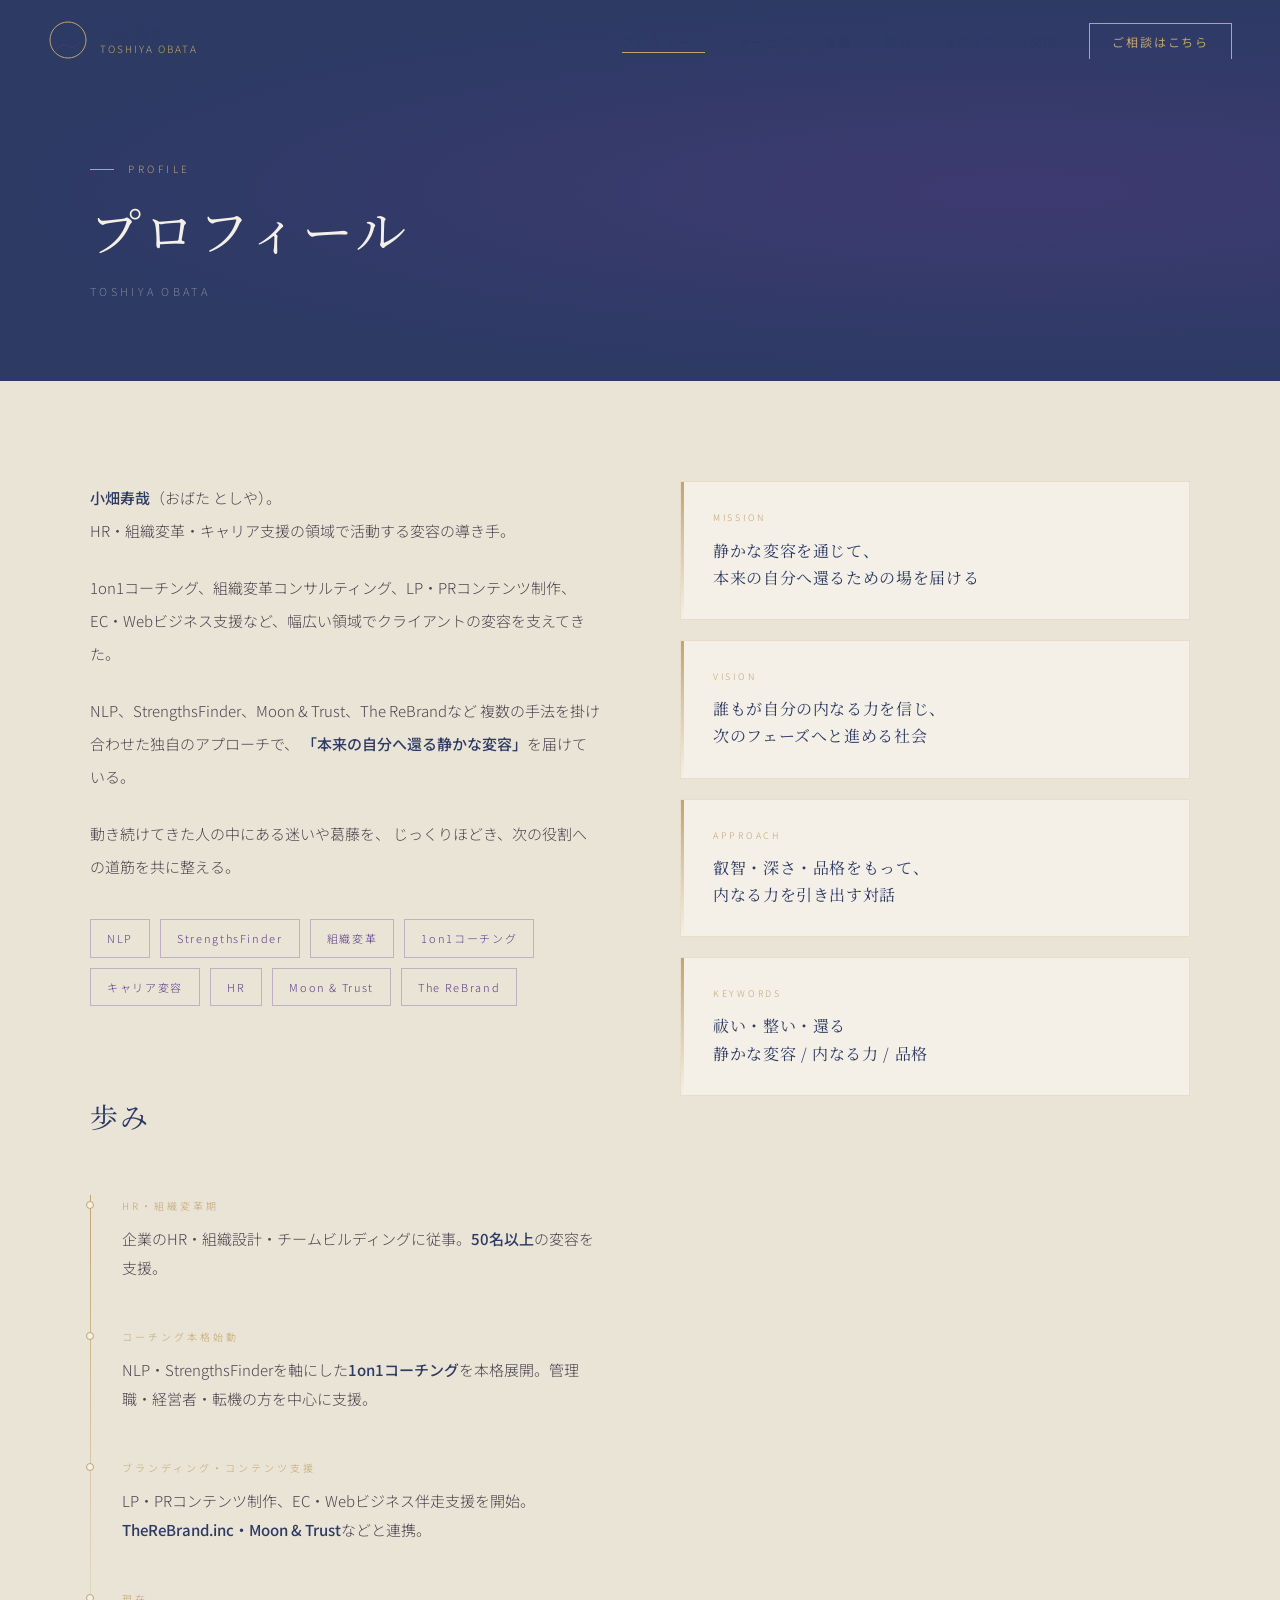
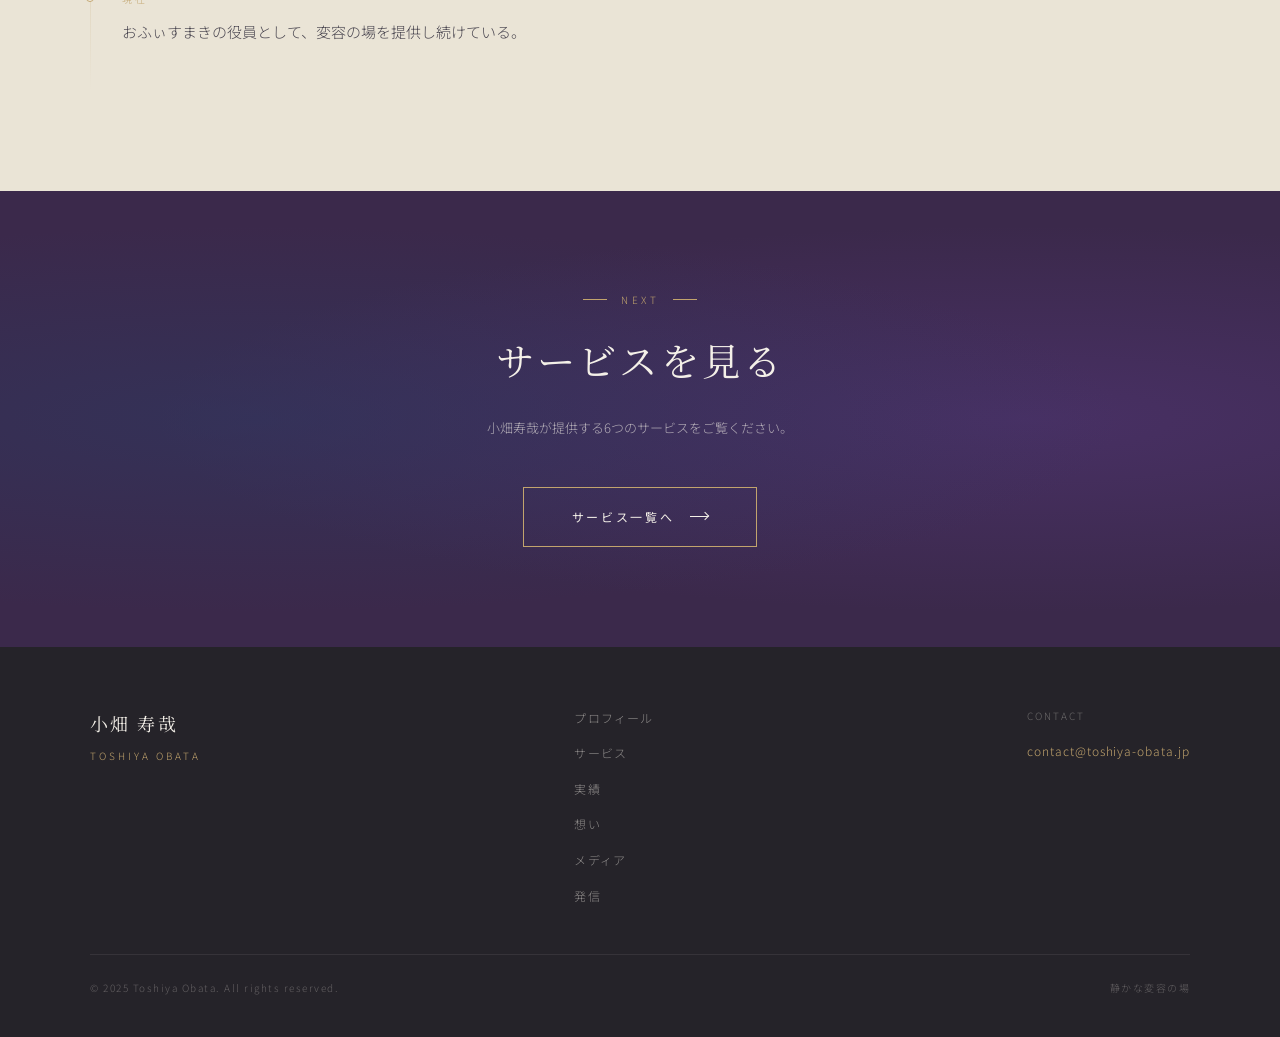
==== commit bd036ef1: "Update about.html: remove brand archetype section" ====
--- a/about.html
+++ b/about.html
@@ -76,52 +76,8 @@
   }
   .timeline-text strong { color: var(--navy); font-weight: 500; }
 
-  /* Archetype */
-  .archetype-section {
-    background: var(--navy); padding: 100px 48px;
-    position: relative; overflow: hidden;
-  }
-  .archetype-section::before {
-    content: ''; position: absolute; inset: 0;
-    background: radial-gradient(ellipse at 80% 50%, rgba(92,59,138,0.3) 0%, transparent 70%);
-    pointer-events: none;
-  }
-  .archetype-section .section-label { color: var(--gold); }
-  .archetype-section .section-label::before { background: var(--gold); }
-  .archetype-section .section-title { color: var(--ivory); }
-  .archetype-grid {
-    display: grid; grid-template-columns: repeat(3,1fr); gap: 24px;
-  }
-  .archetype-card {
-    border: 1px solid rgba(194,164,109,0.2);
-    padding: 40px 32px; position: relative;
-    transition: border-color 0.3s;
-  }
-  .archetype-card.main {
-    border-color: rgba(194,164,109,0.6);
-    background: rgba(194,164,109,0.05);
-  }
-  .archetype-card:hover { border-color: rgba(194,164,109,0.5); }
-  .archetype-badge {
-    font-size: 9px; letter-spacing: 0.25em;
-    color: var(--gold); border: 1px solid rgba(194,164,109,0.4);
-    display: inline-block; padding: 4px 12px; margin-bottom: 20px;
-    font-weight: 300;
-  }
-  .archetype-name {
-    font-family: var(--serif); font-size: 24px;
-    color: var(--ivory); letter-spacing: 0.06em;
-    margin-bottom: 16px; font-weight: 400;
-  }
-  .archetype-desc {
-    font-size: 13px; color: rgba(244,240,232,0.6);
-    line-height: 2; font-weight: 300;
-  }
-
   @media (max-width: 900px) {
     .about-grid { grid-template-columns: 1fr; gap: 48px; }
-    .archetype-grid { grid-template-columns: 1fr; }
-    .archetype-section { padding: 72px 24px; }
   }
 </style>
 </head>
@@ -216,34 +172,6 @@
   </div>
 </section>
 
-<!-- ARCHETYPE -->
-<div class="archetype-section">
-  <div class="section-inner">
-    <div class="section-label reveal">BRAND ARCHETYPE</div>
-    <h2 class="section-title reveal reveal-delay-1">
-      ブランドアーキタイプ
-      <span class="section-title-en" style="color:rgba(244,240,232,0.4);">WHO I AM</span>
-    </h2>
-    <div class="archetype-grid">
-      <div class="archetype-card main reveal reveal-delay-1">
-        <div class="archetype-badge">MAIN</div>
-        <div class="archetype-name">Magician<br>魔法使い</div>
-        <div class="archetype-desc">変容の導き手。静けさと叡智をもって、人の内なる力を引き出し、本来の姿へと還る場を創る。神秘的だが怪しくない、高貴だが近寄りがたくない存在。</div>
-      </div>
-      <div class="archetype-card reveal reveal-delay-2">
-        <div class="archetype-badge">SUB</div>
-        <div class="archetype-name">Sage<br>賢者</div>
-        <div class="archetype-desc">深い知識と洞察で真実を照らし出す。StrengthsFinder・NLP・ブランドアーキタイプなど複数の手法を統合した叡智のアプローチ。</div>
-      </div>
-      <div class="archetype-card reveal reveal-delay-3">
-        <div class="archetype-badge">SUB</div>
-        <div class="archetype-name">Caregiver<br>世話役</div>
-        <div class="archetype-desc">深い共感と寄り添いで、相手の歩みを支える。動き続けてきた人の迷いと葛藤に、じっくりと耳を傾ける存在。</div>
-      </div>
-    </div>
-  </div>
-</div>
-
 <!-- CTA -->
 <div class="cta-band">
   <div class="cta-band-inner">
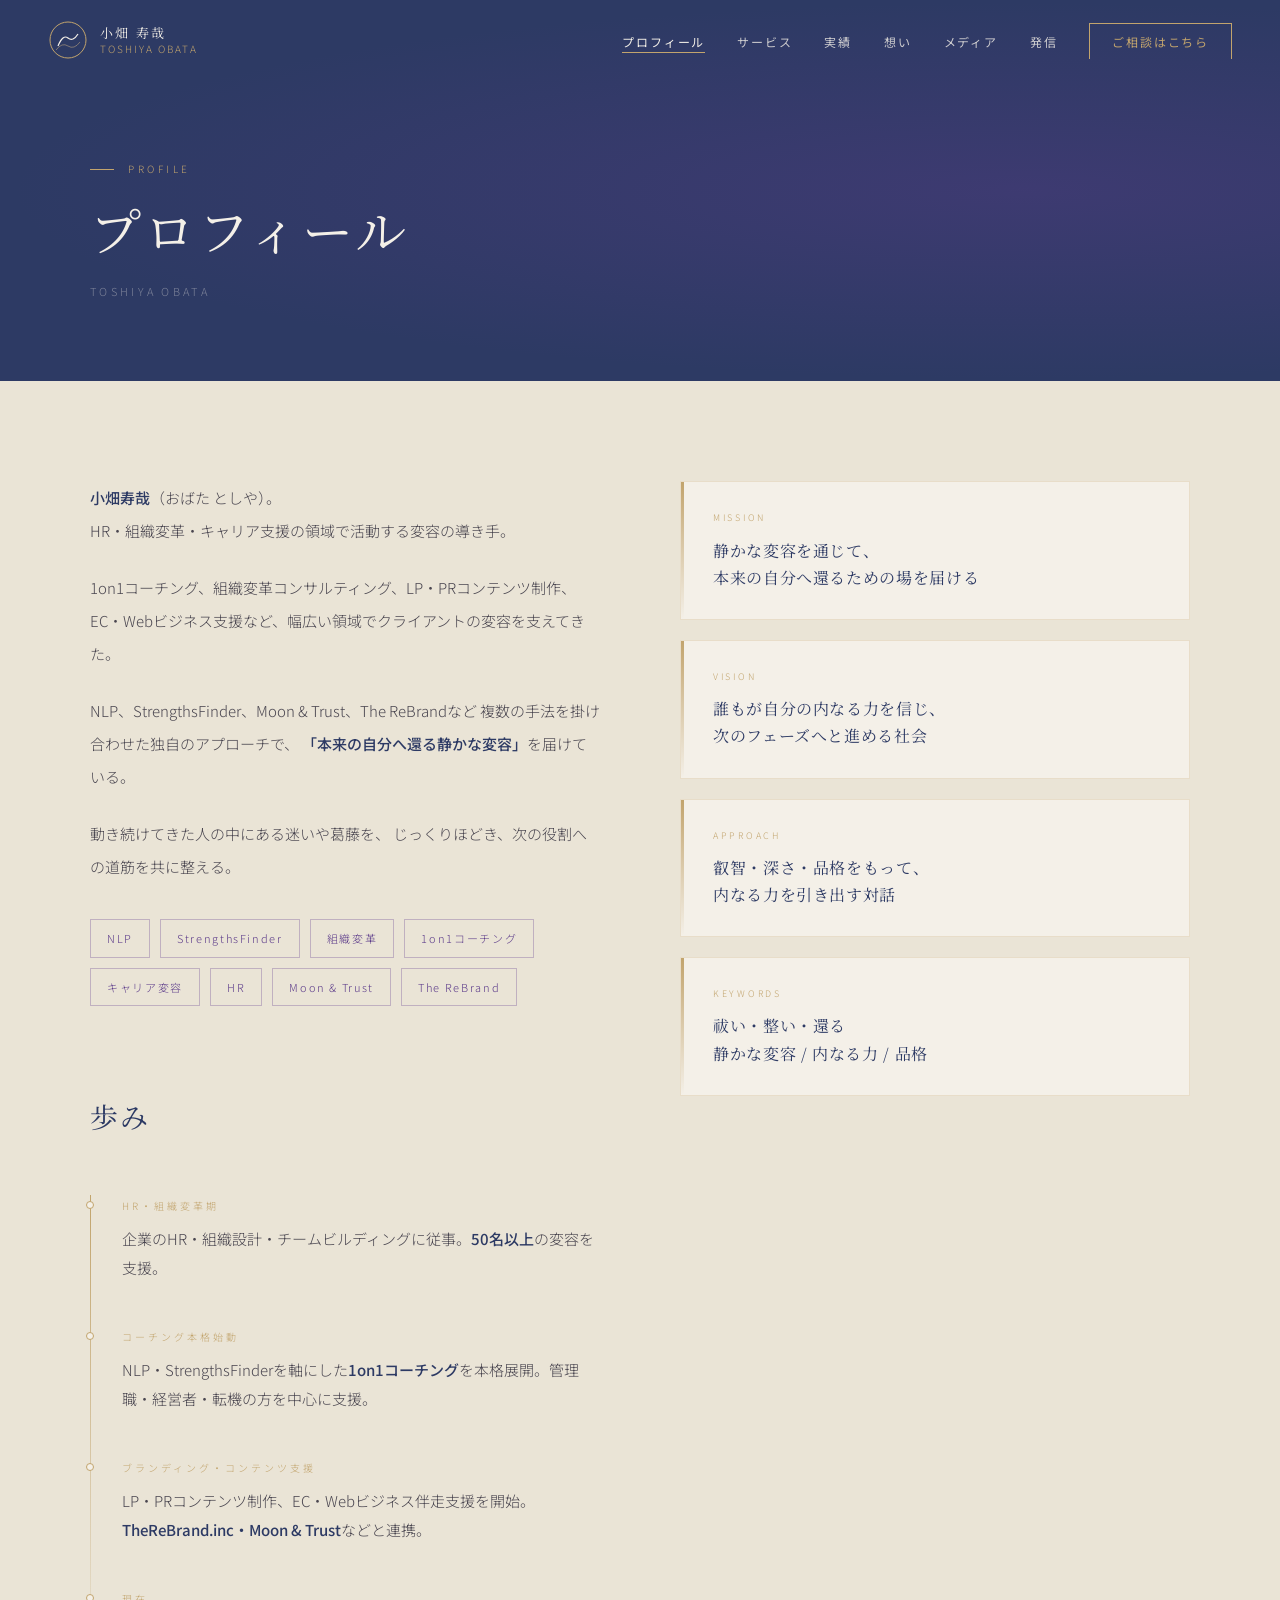
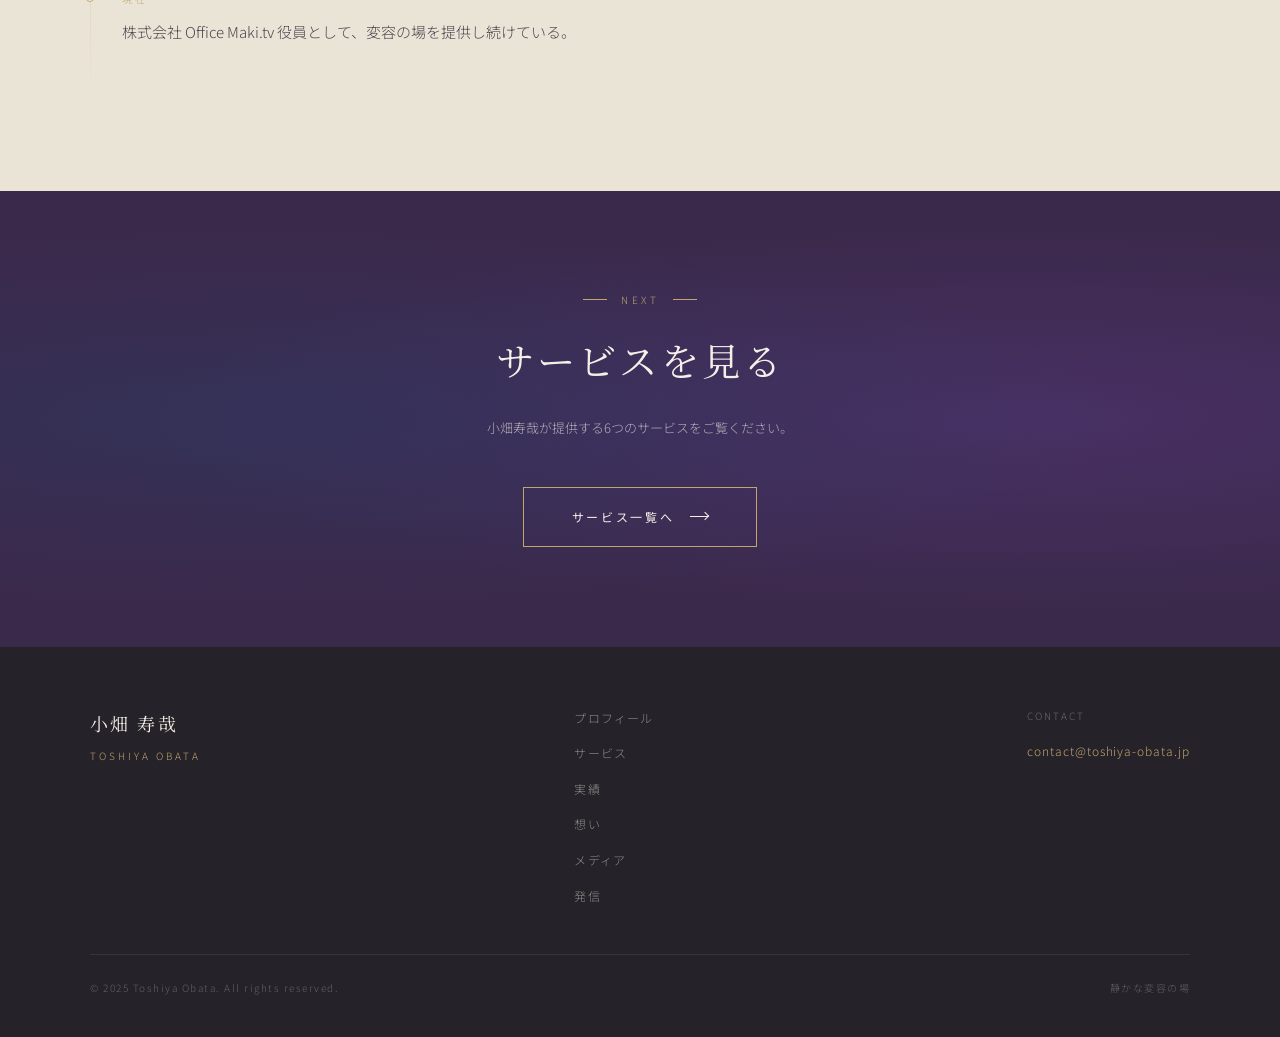
==== commit bd9d8984: "Update company name in about.html" ====
--- a/about.html
+++ b/about.html
@@ -144,7 +144,7 @@
             </div>
             <div class="timeline-item">
               <div class="timeline-year">現在</div>
-              <div class="timeline-text">おふぃすまきの役員として、変容の場を提供し続けている。</div>
+              <div class="timeline-text">株式会社 Office Maki.tv 役員として、変容の場を提供し続けている。</div>
             </div>
           </div>
         </div>
--- a/common.css
+++ b/common.css
@@ -85,6 +85,23 @@
   font-family: var(--sans);
   font-weight: 300;
 }
+.logo-path-main { stroke: var(--navy); transition: stroke 0.4s; }
+.logo-path-sub { stroke: var(--purple); transition: stroke 0.4s; }
+
+/* Light text overrides for dark hero */
+nav#main-nav.nav-light-text:not(.scrolled) .nav-logo-text,
+nav#main-nav.nav-light-text:not(.scrolled) .nav-links a {
+  color: var(--ivory);
+}
+nav#main-nav.nav-light-text:not(.scrolled) .nav-links a.active {
+  color: var(--ivory);
+}
+nav#main-nav.nav-light-text:not(.scrolled) .nav-hamburger span {
+  background: var(--ivory);
+}
+nav#main-nav.nav-light-text:not(.scrolled) .logo-path-main { stroke: var(--ivory); }
+nav#main-nav.nav-light-text:not(.scrolled) .logo-path-sub { stroke: var(--gold-l); }
+
 .nav-links {
   display: flex;
   align-items: center;
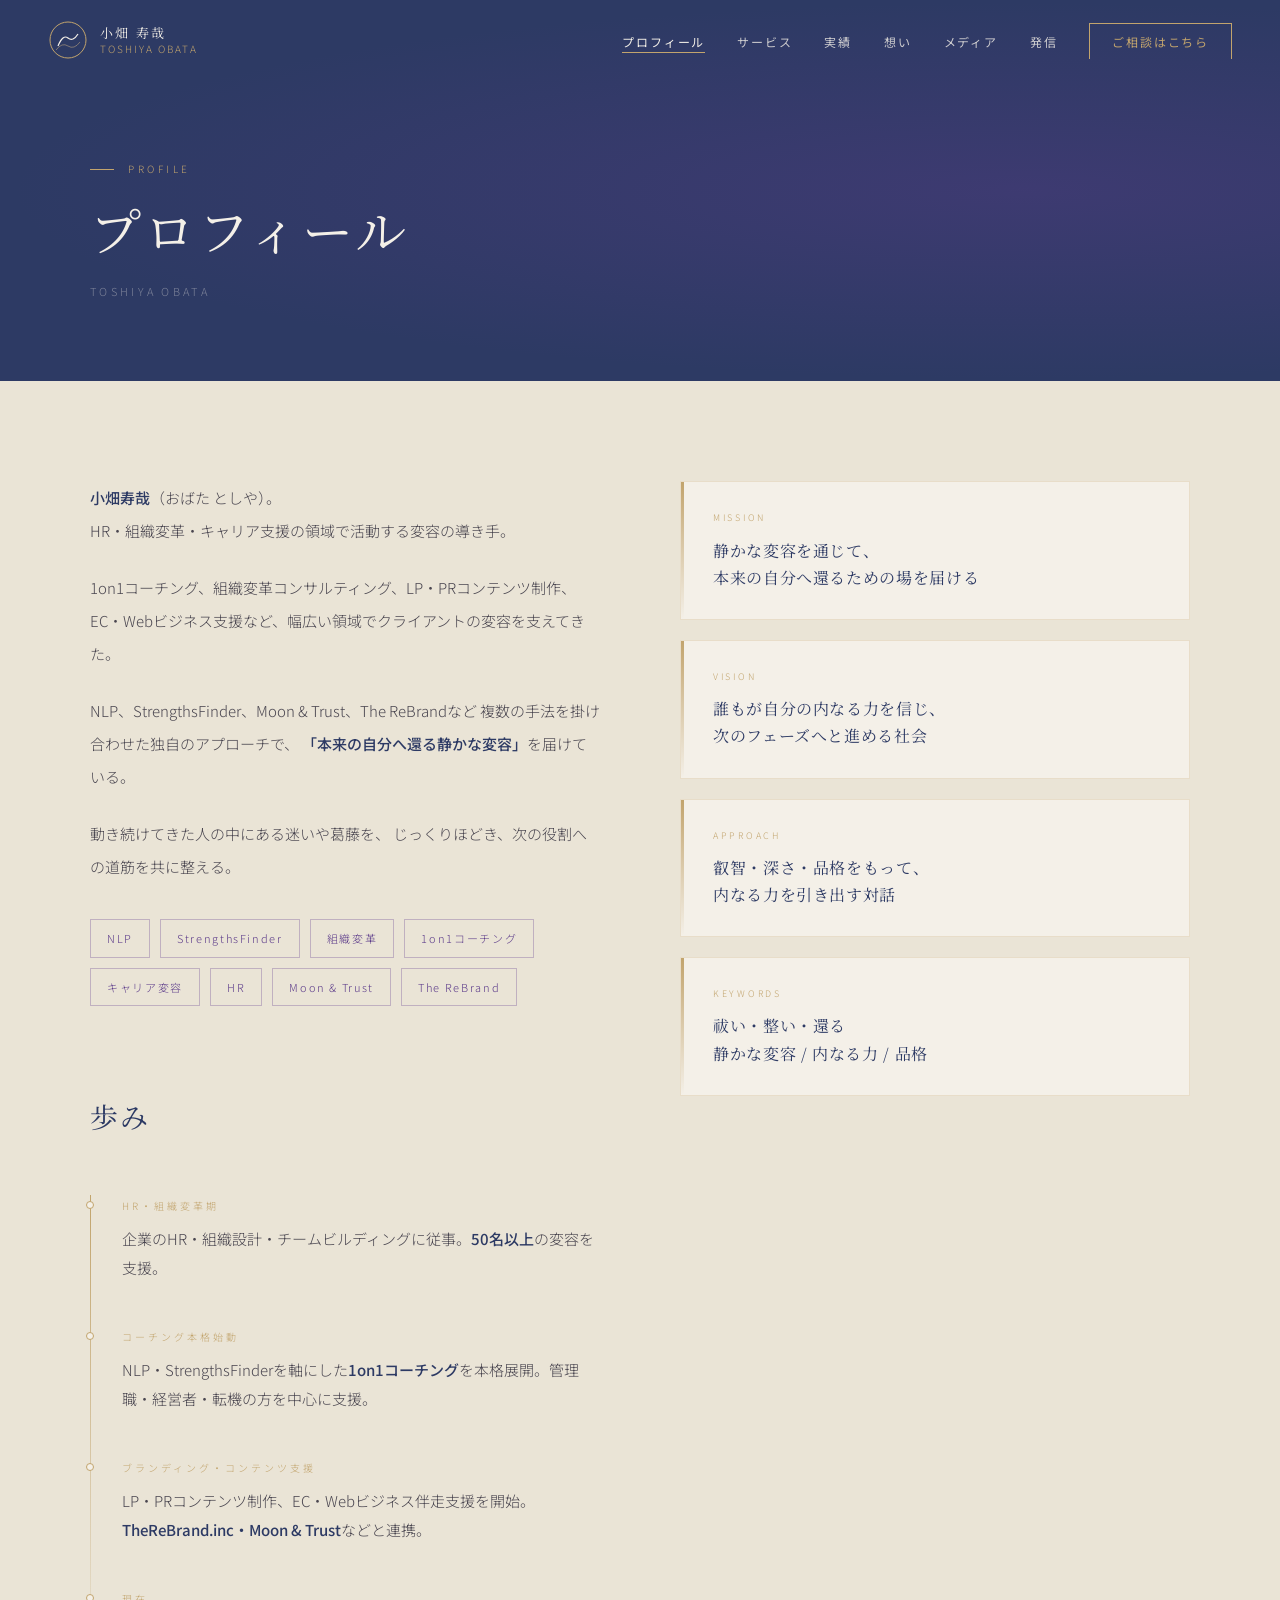
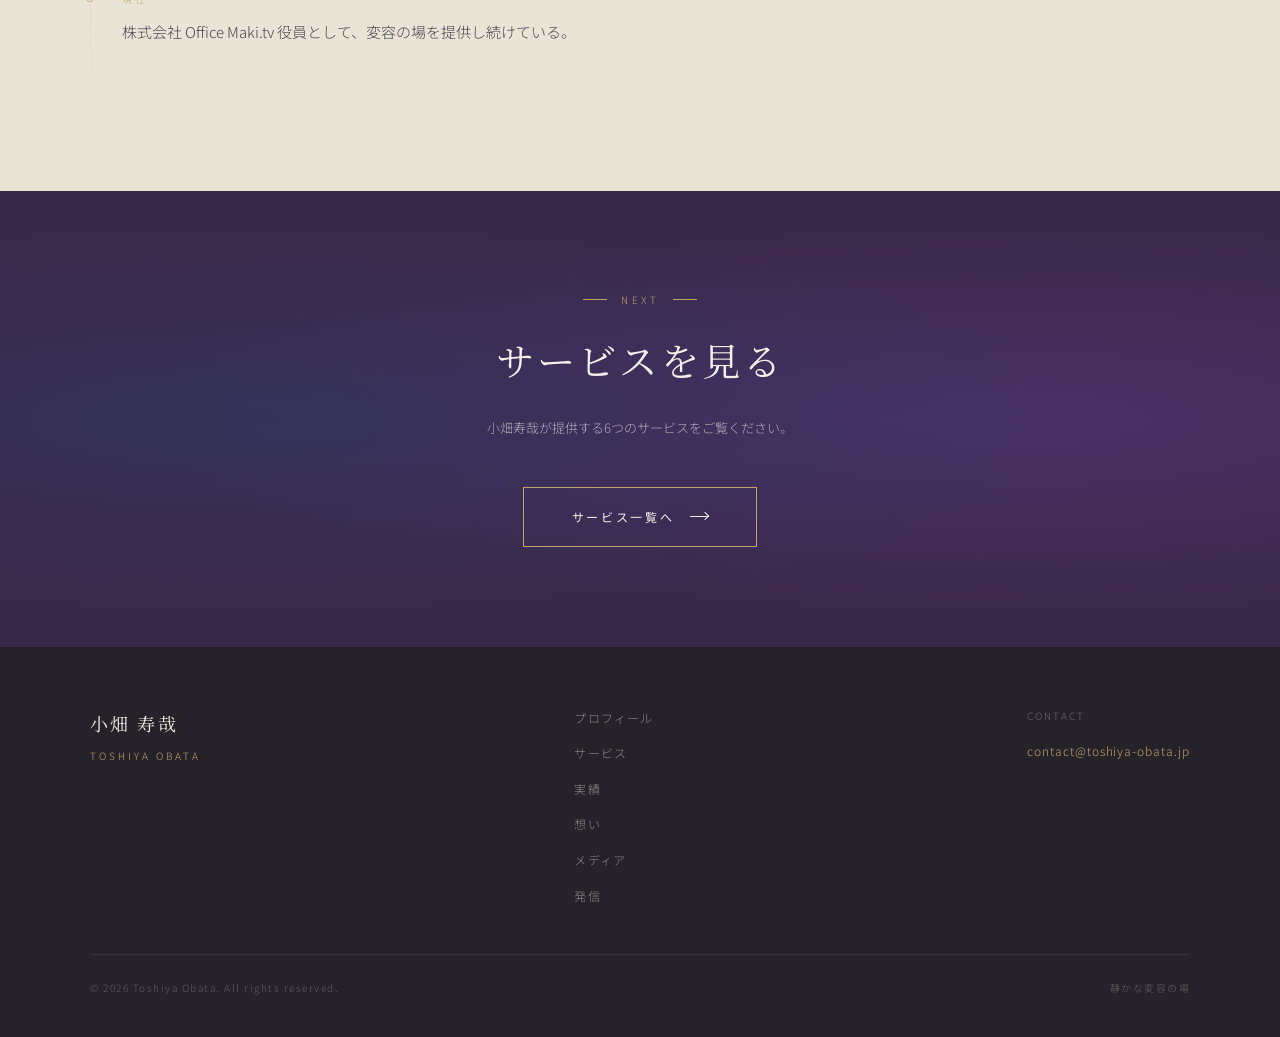
==== commit 259cf4e5: "Update index.html and other site files" ====
--- a/about.html
+++ b/about.html
@@ -4,9 +4,10 @@
 <meta charset="UTF-8">
 <meta name="viewport" content="width=device-width, initial-scale=1.0">
 <title>プロフィール | 小畑寿哉</title>
-<link rel="preconnect" href="https://fonts.googleapis.com">
-<link rel="preconnect" href="https://fonts.gstatic.com" crossorigin>
-<link href="https://fonts.googleapis.com/css2?family=Noto+Serif+JP:wght@300;400;500;600&family=Noto+Sans+JP:wght@300;400;500&display=swap" rel="stylesheet">
+<meta name="description" content="小畑寿哉のプロフィール。HR・組織変革・キャリア支援の領域で活動する変容の導き手。NLP・StrengthsFinder・ブランドアーキタイプを活用した独自のアプローチ。">
+<meta property="og:title" content="プロフィール | 小畑寿哉">
+<meta property="og:description" content="HR・組織変革・キャリア支援の領域で活動する変容の導き手。本来の自分へ還る静かな変容を届ける。">
+<meta property="og:type" content="website">
 <link rel="stylesheet" href="common.css">
 <style>
   .about-grid {
--- a/common.css
+++ b/common.css
@@ -1,3 +1,8 @@
+/* =============================================
+   GOOGLE FONTS (centralized)
+============================================= */
+@import url('https://fonts.googleapis.com/css2?family=Noto+Serif+JP:wght@300;400;500;600&family=Noto+Sans+JP:wght@300;400;500&display=swap');
+
 /* =============================================
    DESIGN TOKENS
 ============================================= */
@@ -464,3 +469,52 @@
 @media (max-width: 600px) {
   nav#main-nav { padding: 16px 20px; }
 }
+
+/* =============================================
+   PAGE TRANSITIONS
+============================================= */
+body {
+  opacity: 0;
+  transition: opacity 0.35s ease;
+}
+body.page-fade-in {
+  opacity: 1;
+}
+body.page-fade-out {
+  opacity: 0;
+  transition: opacity 0.28s ease;
+}
+
+/* =============================================
+   BACK TO TOP
+============================================= */
+.back-to-top {
+  position: fixed;
+  bottom: 36px; right: 36px;
+  z-index: 90;
+  width: 44px; height: 44px;
+  border: 1px solid var(--gold);
+  background: rgba(244,240,232,0.92);
+  backdrop-filter: blur(8px);
+  color: var(--gold);
+  cursor: pointer;
+  display: flex;
+  align-items: center;
+  justify-content: center;
+  opacity: 0;
+  transform: translateY(12px);
+  transition: opacity 0.4s, transform 0.4s, background 0.2s, color 0.2s;
+  pointer-events: none;
+}
+.back-to-top.visible {
+  opacity: 1;
+  transform: translateY(0);
+  pointer-events: auto;
+}
+.back-to-top:hover {
+  background: var(--gold);
+  color: var(--ivory);
+}
+@media (max-width: 600px) {
+  .back-to-top { bottom: 20px; right: 20px; width: 40px; height: 40px; }
+}
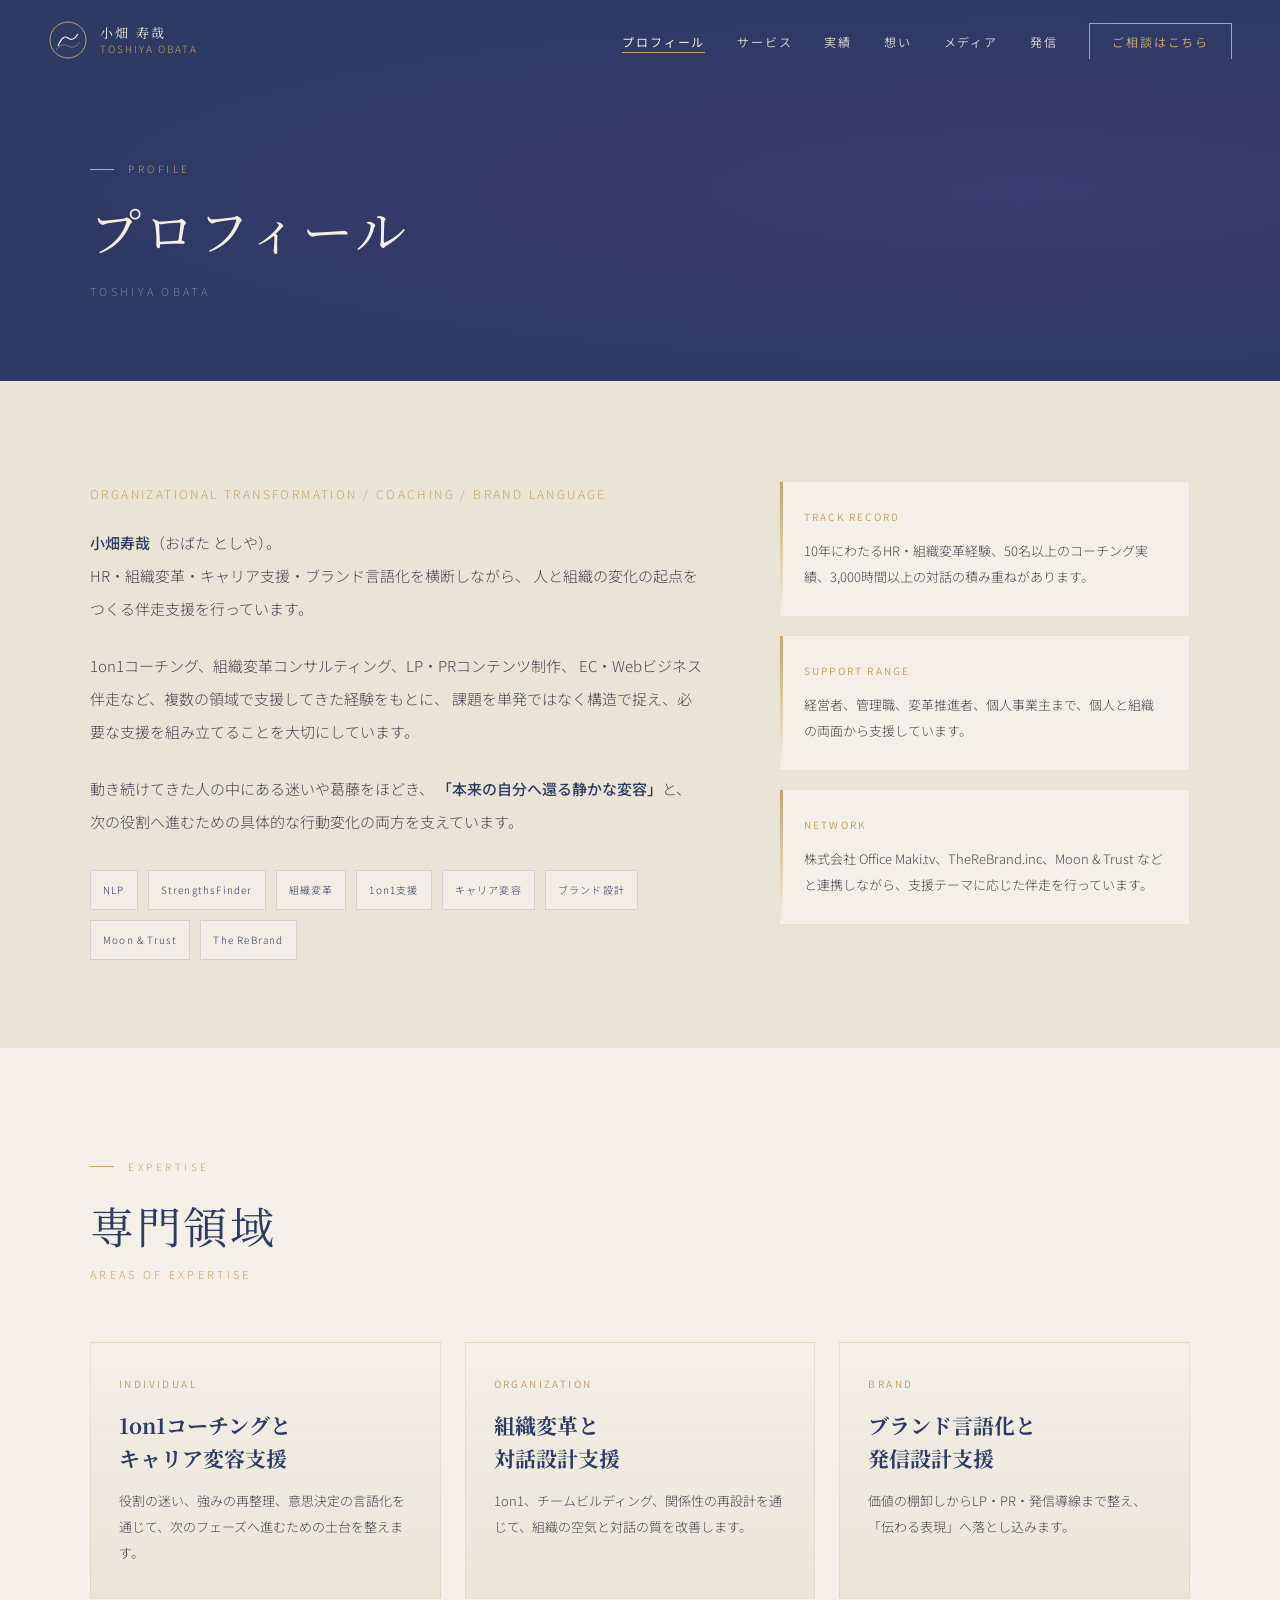
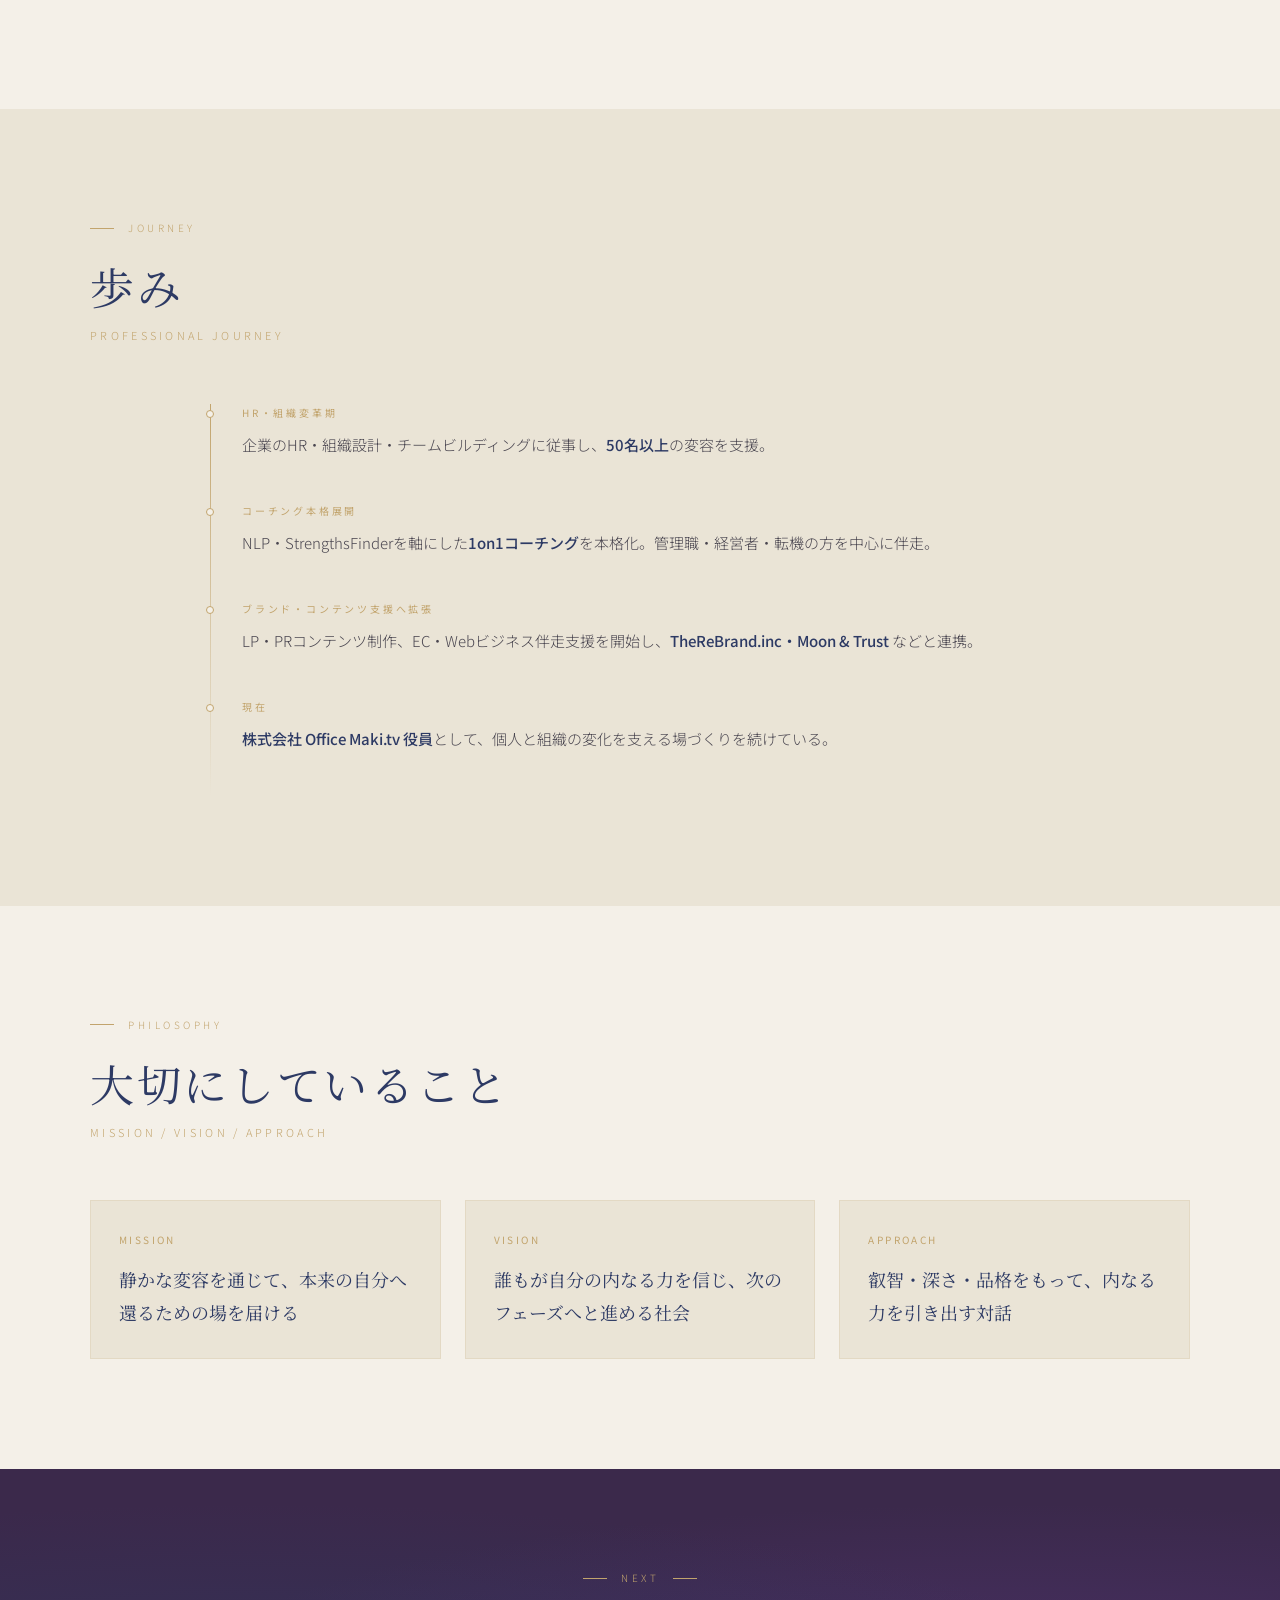
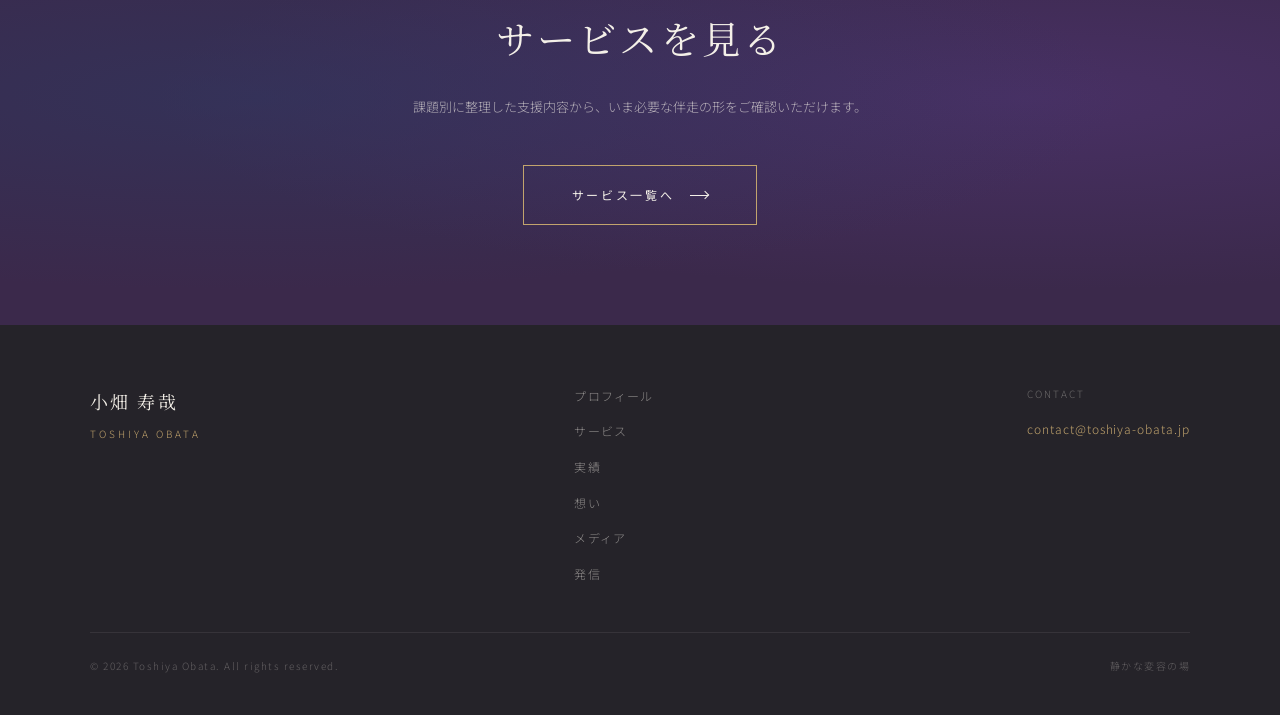
==== commit 3917d069: "Replace site with consult-style-proposal contents" ====
--- a/about.html
+++ b/about.html
@@ -4,88 +4,209 @@
 <meta charset="UTF-8">
 <meta name="viewport" content="width=device-width, initial-scale=1.0">
 <title>プロフィール | 小畑寿哉</title>
-<meta name="description" content="小畑寿哉のプロフィール。HR・組織変革・キャリア支援の領域で活動する変容の導き手。NLP・StrengthsFinder・ブランドアーキタイプを活用した独自のアプローチ。">
+<meta name="description" content="小畑寿哉のプロフィール。HR・組織変革・キャリア支援・ブランド言語化を横断し、変化の起点をつくる伴走支援を行っています。">
 <meta property="og:title" content="プロフィール | 小畑寿哉">
-<meta property="og:description" content="HR・組織変革・キャリア支援の領域で活動する変容の導き手。本来の自分へ還る静かな変容を届ける。">
+<meta property="og:description" content="専門領域、実績、アプローチ、これまでの歩みを通じて、小畑寿哉の支援スタイルをご紹介します。">
 <meta property="og:type" content="website">
 <link rel="stylesheet" href="common.css">
 <style>
-  .about-grid {
-    display: grid; grid-template-columns: 1fr 1fr;
-    gap: 80px; align-items: start;
+  .intro-section {
+    background: var(--ivory-d);
+    padding: 100px 48px 88px;
+  }
+  .intro-grid {
+    display: grid;
+    grid-template-columns: 1.2fr 0.8fr;
+    gap: 72px;
+    align-items: start;
   }
   .about-bio {
-    font-size: 15px; line-height: 2.2;
-    color: var(--ink-l); font-weight: 300;
+    font-size: 15px;
+    line-height: 2.2;
+    color: var(--ink-l);
+    font-weight: 300;
   }
   .about-bio p + p { margin-top: 24px; }
   .about-bio strong { color: var(--navy); font-weight: 500; }
-  .about-cards { display: flex; flex-direction: column; gap: 20px; }
-  .about-card {
+  .profile-role {
+    font-size: 12px;
+    letter-spacing: 0.2em;
+    color: var(--gold);
+    margin-bottom: 18px;
+  }
+  .keyword-row {
+    display: flex;
+    flex-wrap: wrap;
+    gap: 10px;
+    margin-top: 32px;
+  }
+  .keyword-chip {
+    font-size: 10px;
+    letter-spacing: 0.12em;
+    color: var(--navy);
+    border: 1px solid rgba(45,58,100,0.16);
+    padding: 8px 12px;
+    background: rgba(255,255,255,0.35);
+  }
+
+  .trust-panel {
+    display: flex;
+    flex-direction: column;
+    gap: 18px;
+  }
+  .trust-card {
     background: var(--ivory);
-    border: 1px solid rgba(194,164,109,0.25);
-    padding: 28px 32px; position: relative;
-  }
-  .about-card::before {
-    content: ''; position: absolute; left: 0; top: 0; bottom: 0;
-    width: 3px; background: linear-gradient(to bottom, var(--gold), transparent);
-  }
-  .about-card-label {
-    font-size: 9px; letter-spacing: 0.3em;
-    color: var(--gold); font-weight: 300; margin-bottom: 10px;
-  }
-  .about-card-text {
-    font-family: var(--serif); font-size: 16px;
-    color: var(--navy); line-height: 1.7; letter-spacing: 0.04em;
-  }
-  .about-keywords {
-    display: flex; flex-wrap: wrap; gap: 10px; margin-top: 36px;
-  }
-  .about-keyword {
-    font-size: 11px; letter-spacing: 0.15em;
-    border: 1px solid rgba(92,59,138,0.3);
-    color: var(--purple); padding: 6px 16px; font-weight: 300;
-  }
-
-  /* Timeline */
-  .timeline { margin-top: 80px; }
-  .timeline-title {
-    font-family: var(--serif); font-size: 28px;
-    color: var(--navy); letter-spacing: 0.06em;
-    margin-bottom: 48px; font-weight: 400;
-  }
-  .timeline-items { position: relative; padding-left: 32px; }
+    border: 1px solid rgba(194,164,109,0.22);
+    padding: 26px 24px;
+    position: relative;
+  }
+  .trust-card::before {
+    content: '';
+    position: absolute;
+    left: 0;
+    top: 0;
+    bottom: 0;
+    width: 3px;
+    background: linear-gradient(to bottom, var(--gold), transparent);
+  }
+  .trust-label {
+    font-size: 10px;
+    letter-spacing: 0.22em;
+    color: var(--gold);
+    margin-bottom: 12px;
+  }
+  .trust-copy {
+    font-size: 13px;
+    line-height: 2;
+    color: var(--ink-l);
+    font-weight: 300;
+  }
+
+  .expertise-section {
+    background: var(--ivory);
+    padding: 110px 48px;
+  }
+  .expertise-grid {
+    display: grid;
+    grid-template-columns: repeat(3,1fr);
+    gap: 24px;
+  }
+  .expertise-card {
+    background: linear-gradient(180deg, rgba(244,240,232,0.96) 0%, rgba(234,228,214,0.92) 100%);
+    border: 1px solid rgba(194,164,109,0.2);
+    padding: 32px 28px;
+  }
+  .expertise-label {
+    font-size: 10px;
+    letter-spacing: 0.24em;
+    color: var(--gold);
+    margin-bottom: 16px;
+  }
+  .expertise-title {
+    font-family: var(--serif);
+    font-size: 21px;
+    color: var(--navy);
+    line-height: 1.55;
+    margin-bottom: 14px;
+  }
+  .expertise-copy {
+    font-size: 13px;
+    line-height: 2;
+    color: var(--ink-l);
+    font-weight: 300;
+  }
+
+  .timeline-section {
+    background: var(--ivory-d);
+    padding: 110px 48px;
+  }
+  .timeline {
+    max-width: 860px;
+    margin: 0 auto;
+  }
+  .timeline-items {
+    position: relative;
+    padding-left: 32px;
+  }
   .timeline-items::before {
-    content: ''; position: absolute; left: 0; top: 0; bottom: 0;
-    width: 1px; background: linear-gradient(to bottom, var(--gold), transparent);
+    content: '';
+    position: absolute;
+    left: 0;
+    top: 0;
+    bottom: 0;
+    width: 1px;
+    background: linear-gradient(to bottom, var(--gold), transparent);
   }
   .timeline-item {
-    position: relative; padding-bottom: 44px;
+    position: relative;
+    padding-bottom: 42px;
   }
   .timeline-item::before {
-    content: ''; position: absolute; left: -36px; top: 6px;
-    width: 8px; height: 8px; border-radius: 50%;
-    border: 1px solid var(--gold); background: var(--ivory);
+    content: '';
+    position: absolute;
+    left: -36px;
+    top: 6px;
+    width: 8px;
+    height: 8px;
+    border-radius: 50%;
+    border: 1px solid var(--gold);
+    background: var(--ivory);
   }
   .timeline-year {
-    font-size: 10px; letter-spacing: 0.3em;
-    color: var(--gold); font-weight: 300; margin-bottom: 8px;
+    font-size: 10px;
+    letter-spacing: 0.28em;
+    color: var(--gold);
+    margin-bottom: 8px;
   }
   .timeline-text {
-    font-size: 15px; color: var(--ink-l);
-    line-height: 1.9; font-weight: 300;
+    font-size: 15px;
+    color: var(--ink-l);
+    line-height: 2;
+    font-weight: 300;
   }
   .timeline-text strong { color: var(--navy); font-weight: 500; }
 
+  .philosophy-section {
+    background: var(--ivory);
+    padding: 110px 48px;
+  }
+  .philosophy-grid {
+    display: grid;
+    grid-template-columns: repeat(3,1fr);
+    gap: 24px;
+  }
+  .philosophy-card {
+    background: var(--ivory-d);
+    border: 1px solid rgba(194,164,109,0.18);
+    padding: 30px 28px;
+  }
+  .philosophy-label {
+    font-size: 10px;
+    letter-spacing: 0.24em;
+    color: var(--gold);
+    margin-bottom: 14px;
+  }
+  .philosophy-text {
+    font-family: var(--serif);
+    font-size: 18px;
+    line-height: 1.8;
+    color: var(--navy);
+  }
+
   @media (max-width: 900px) {
-    .about-grid { grid-template-columns: 1fr; gap: 48px; }
+    .intro-section,
+    .expertise-section,
+    .timeline-section,
+    .philosophy-section { padding-left: 24px; padding-right: 24px; }
+    .intro-grid,
+    .expertise-grid,
+    .philosophy-grid { grid-template-columns: 1fr; }
   }
 </style>
 </head>
 <body>
 <nav id="main-nav"></nav>
 
-<!-- PAGE HERO -->
 <div class="page-hero above-fold">
   <div class="page-hero-inner">
     <div class="page-hero-label reveal">PROFILE</div>
@@ -94,91 +215,142 @@
   </div>
 </div>
 
-<!-- BIO -->
-<section style="background:var(--ivory-d);">
+<section class="intro-section">
   <div class="section-inner">
-    <div class="about-grid">
+    <div class="intro-grid">
       <div class="about-bio reveal">
+        <div class="profile-role">ORGANIZATIONAL TRANSFORMATION / COACHING / BRAND LANGUAGE</div>
         <p>
           <strong>小畑寿哉</strong>（おばた としや）。<br>
-          HR・組織変革・キャリア支援の領域で活動する変容の導き手。
+          HR・組織変革・キャリア支援・ブランド言語化を横断しながら、
+          人と組織の変化の起点をつくる伴走支援を行っています。
         </p>
         <p>
           1on1コーチング、組織変革コンサルティング、LP・PRコンテンツ制作、
-          EC・Webビジネス支援など、幅広い領域でクライアントの変容を支えてきた。
+          EC・Webビジネス伴走など、複数の領域で支援してきた経験をもとに、
+          課題を単発ではなく構造で捉え、必要な支援を組み立てることを大切にしています。
         </p>
         <p>
-          NLP、StrengthsFinder、Moon &amp; Trust、The ReBrandなど
-          複数の手法を掛け合わせた独自のアプローチで、
-          <strong>「本来の自分へ還る静かな変容」</strong>を届けている。
+          動き続けてきた人の中にある迷いや葛藤をほどき、
+          <strong>「本来の自分へ還る静かな変容」</strong>と、
+          次の役割へ進むための具体的な行動変化の両方を支えています。
         </p>
-        <p>
-          動き続けてきた人の中にある迷いや葛藤を、
-          じっくりほどき、次の役割への道筋を共に整える。
-        </p>
-        <div class="about-keywords">
-          <span class="about-keyword">NLP</span>
-          <span class="about-keyword">StrengthsFinder</span>
-          <span class="about-keyword">組織変革</span>
-          <span class="about-keyword">1on1コーチング</span>
-          <span class="about-keyword">キャリア変容</span>
-          <span class="about-keyword">HR</span>
-          <span class="about-keyword">Moon &amp; Trust</span>
-          <span class="about-keyword">The ReBrand</span>
-        </div>
-
-        <!-- Timeline -->
-        <div class="timeline reveal">
-          <div class="timeline-title">歩み</div>
-          <div class="timeline-items">
-            <div class="timeline-item">
-              <div class="timeline-year">HR・組織変革期</div>
-              <div class="timeline-text">企業のHR・組織設計・チームビルディングに従事。<strong>50名以上</strong>の変容を支援。</div>
-            </div>
-            <div class="timeline-item">
-              <div class="timeline-year">コーチング本格始動</div>
-              <div class="timeline-text">NLP・StrengthsFinderを軸にした<strong>1on1コーチング</strong>を本格展開。管理職・経営者・転機の方を中心に支援。</div>
-            </div>
-            <div class="timeline-item">
-              <div class="timeline-year">ブランディング・コンテンツ支援</div>
-              <div class="timeline-text">LP・PRコンテンツ制作、EC・Webビジネス伴走支援を開始。<strong>TheReBrand.inc・Moon &amp; Trust</strong>などと連携。</div>
-            </div>
-            <div class="timeline-item">
-              <div class="timeline-year">現在</div>
-              <div class="timeline-text">株式会社 Office Maki.tv 役員として、変容の場を提供し続けている。</div>
-            </div>
-          </div>
+        <div class="keyword-row">
+          <span class="keyword-chip">NLP</span>
+          <span class="keyword-chip">StrengthsFinder</span>
+          <span class="keyword-chip">組織変革</span>
+          <span class="keyword-chip">1on1支援</span>
+          <span class="keyword-chip">キャリア変容</span>
+          <span class="keyword-chip">ブランド設計</span>
+          <span class="keyword-chip">Moon &amp; Trust</span>
+          <span class="keyword-chip">The ReBrand</span>
         </div>
       </div>
 
-      <div class="about-cards">
-        <div class="about-card reveal reveal-delay-1">
-          <div class="about-card-label">MISSION</div>
-          <div class="about-card-text">静かな変容を通じて、<br>本来の自分へ還るための場を届ける</div>
-        </div>
-        <div class="about-card reveal reveal-delay-2">
-          <div class="about-card-label">VISION</div>
-          <div class="about-card-text">誰もが自分の内なる力を信じ、<br>次のフェーズへと進める社会</div>
-        </div>
-        <div class="about-card reveal reveal-delay-3">
-          <div class="about-card-label">APPROACH</div>
-          <div class="about-card-text">叡智・深さ・品格をもって、<br>内なる力を引き出す対話</div>
-        </div>
-        <div class="about-card reveal reveal-delay-4">
-          <div class="about-card-label">KEYWORDS</div>
-          <div class="about-card-text">祓い・整い・還る<br>静かな変容 / 内なる力 / 品格</div>
+      <div class="trust-panel reveal reveal-delay-2">
+        <div class="trust-card">
+          <div class="trust-label">TRACK RECORD</div>
+          <div class="trust-copy">10年にわたるHR・組織変革経験、50名以上のコーチング実績、3,000時間以上の対話の積み重ねがあります。</div>
+        </div>
+        <div class="trust-card">
+          <div class="trust-label">SUPPORT RANGE</div>
+          <div class="trust-copy">経営者、管理職、変革推進者、個人事業主まで、個人と組織の両面から支援しています。</div>
+        </div>
+        <div class="trust-card">
+          <div class="trust-label">NETWORK</div>
+          <div class="trust-copy">株式会社 Office Maki.tv、TheReBrand.inc、Moon &amp; Trust などと連携しながら、支援テーマに応じた伴走を行っています。</div>
         </div>
       </div>
     </div>
   </div>
 </section>
 
-<!-- CTA -->
+<section class="expertise-section">
+  <div class="section-inner">
+    <div class="section-label reveal">EXPERTISE</div>
+    <h2 class="section-title reveal reveal-delay-1">
+      専門領域
+      <span class="section-title-en">AREAS OF EXPERTISE</span>
+    </h2>
+    <div class="expertise-grid">
+      <article class="expertise-card reveal reveal-delay-1">
+        <div class="expertise-label">INDIVIDUAL</div>
+        <h3 class="expertise-title">1on1コーチングと<br>キャリア変容支援</h3>
+        <p class="expertise-copy">役割の迷い、強みの再整理、意思決定の言語化を通じて、次のフェーズへ進むための土台を整えます。</p>
+      </article>
+      <article class="expertise-card reveal reveal-delay-2">
+        <div class="expertise-label">ORGANIZATION</div>
+        <h3 class="expertise-title">組織変革と<br>対話設計支援</h3>
+        <p class="expertise-copy">1on1、チームビルディング、関係性の再設計を通じて、組織の空気と対話の質を改善します。</p>
+      </article>
+      <article class="expertise-card reveal reveal-delay-3">
+        <div class="expertise-label">BRAND</div>
+        <h3 class="expertise-title">ブランド言語化と<br>発信設計支援</h3>
+        <p class="expertise-copy">価値の棚卸しからLP・PR・発信導線まで整え、「伝わる表現」へ落とし込みます。</p>
+      </article>
+    </div>
+  </div>
+</section>
+
+<section class="timeline-section">
+  <div class="section-inner">
+    <div class="section-label reveal">JOURNEY</div>
+    <h2 class="section-title reveal reveal-delay-1">
+      歩み
+      <span class="section-title-en">PROFESSIONAL JOURNEY</span>
+    </h2>
+    <div class="timeline reveal reveal-delay-2">
+      <div class="timeline-items">
+        <div class="timeline-item">
+          <div class="timeline-year">HR・組織変革期</div>
+          <div class="timeline-text">企業のHR・組織設計・チームビルディングに従事し、<strong>50名以上</strong>の変容を支援。</div>
+        </div>
+        <div class="timeline-item">
+          <div class="timeline-year">コーチング本格展開</div>
+          <div class="timeline-text">NLP・StrengthsFinderを軸にした<strong>1on1コーチング</strong>を本格化。管理職・経営者・転機の方を中心に伴走。</div>
+        </div>
+        <div class="timeline-item">
+          <div class="timeline-year">ブランド・コンテンツ支援へ拡張</div>
+          <div class="timeline-text">LP・PRコンテンツ制作、EC・Webビジネス伴走支援を開始し、<strong>TheReBrand.inc・Moon &amp; Trust</strong> などと連携。</div>
+        </div>
+        <div class="timeline-item">
+          <div class="timeline-year">現在</div>
+          <div class="timeline-text"><strong>株式会社 Office Maki.tv 役員</strong>として、個人と組織の変化を支える場づくりを続けている。</div>
+        </div>
+      </div>
+    </div>
+  </div>
+</section>
+
+<section class="philosophy-section">
+  <div class="section-inner">
+    <div class="section-label reveal">PHILOSOPHY</div>
+    <h2 class="section-title reveal reveal-delay-1">
+      大切にしていること
+      <span class="section-title-en">MISSION / VISION / APPROACH</span>
+    </h2>
+    <div class="philosophy-grid">
+      <article class="philosophy-card reveal reveal-delay-1">
+        <div class="philosophy-label">MISSION</div>
+        <div class="philosophy-text">静かな変容を通じて、本来の自分へ還るための場を届ける</div>
+      </article>
+      <article class="philosophy-card reveal reveal-delay-2">
+        <div class="philosophy-label">VISION</div>
+        <div class="philosophy-text">誰もが自分の内なる力を信じ、次のフェーズへと進める社会</div>
+      </article>
+      <article class="philosophy-card reveal reveal-delay-3">
+        <div class="philosophy-label">APPROACH</div>
+        <div class="philosophy-text">叡智・深さ・品格をもって、内なる力を引き出す対話</div>
+      </article>
+    </div>
+  </div>
+</section>
+
 <div class="cta-band">
   <div class="cta-band-inner">
     <div class="cta-band-label reveal">NEXT</div>
     <h2 class="cta-band-title reveal reveal-delay-1">サービスを見る</h2>
-    <p class="cta-band-sub reveal reveal-delay-2">小畑寿哉が提供する6つのサービスをご覧ください。</p>
+    <p class="cta-band-sub reveal reveal-delay-2">課題別に整理した支援内容から、いま必要な伴走の形をご確認いただけます。</p>
     <a href="services.html" class="cta-band-btn reveal reveal-delay-3">
       サービス一覧へ <span class="btn-arrow"></span>
     </a>
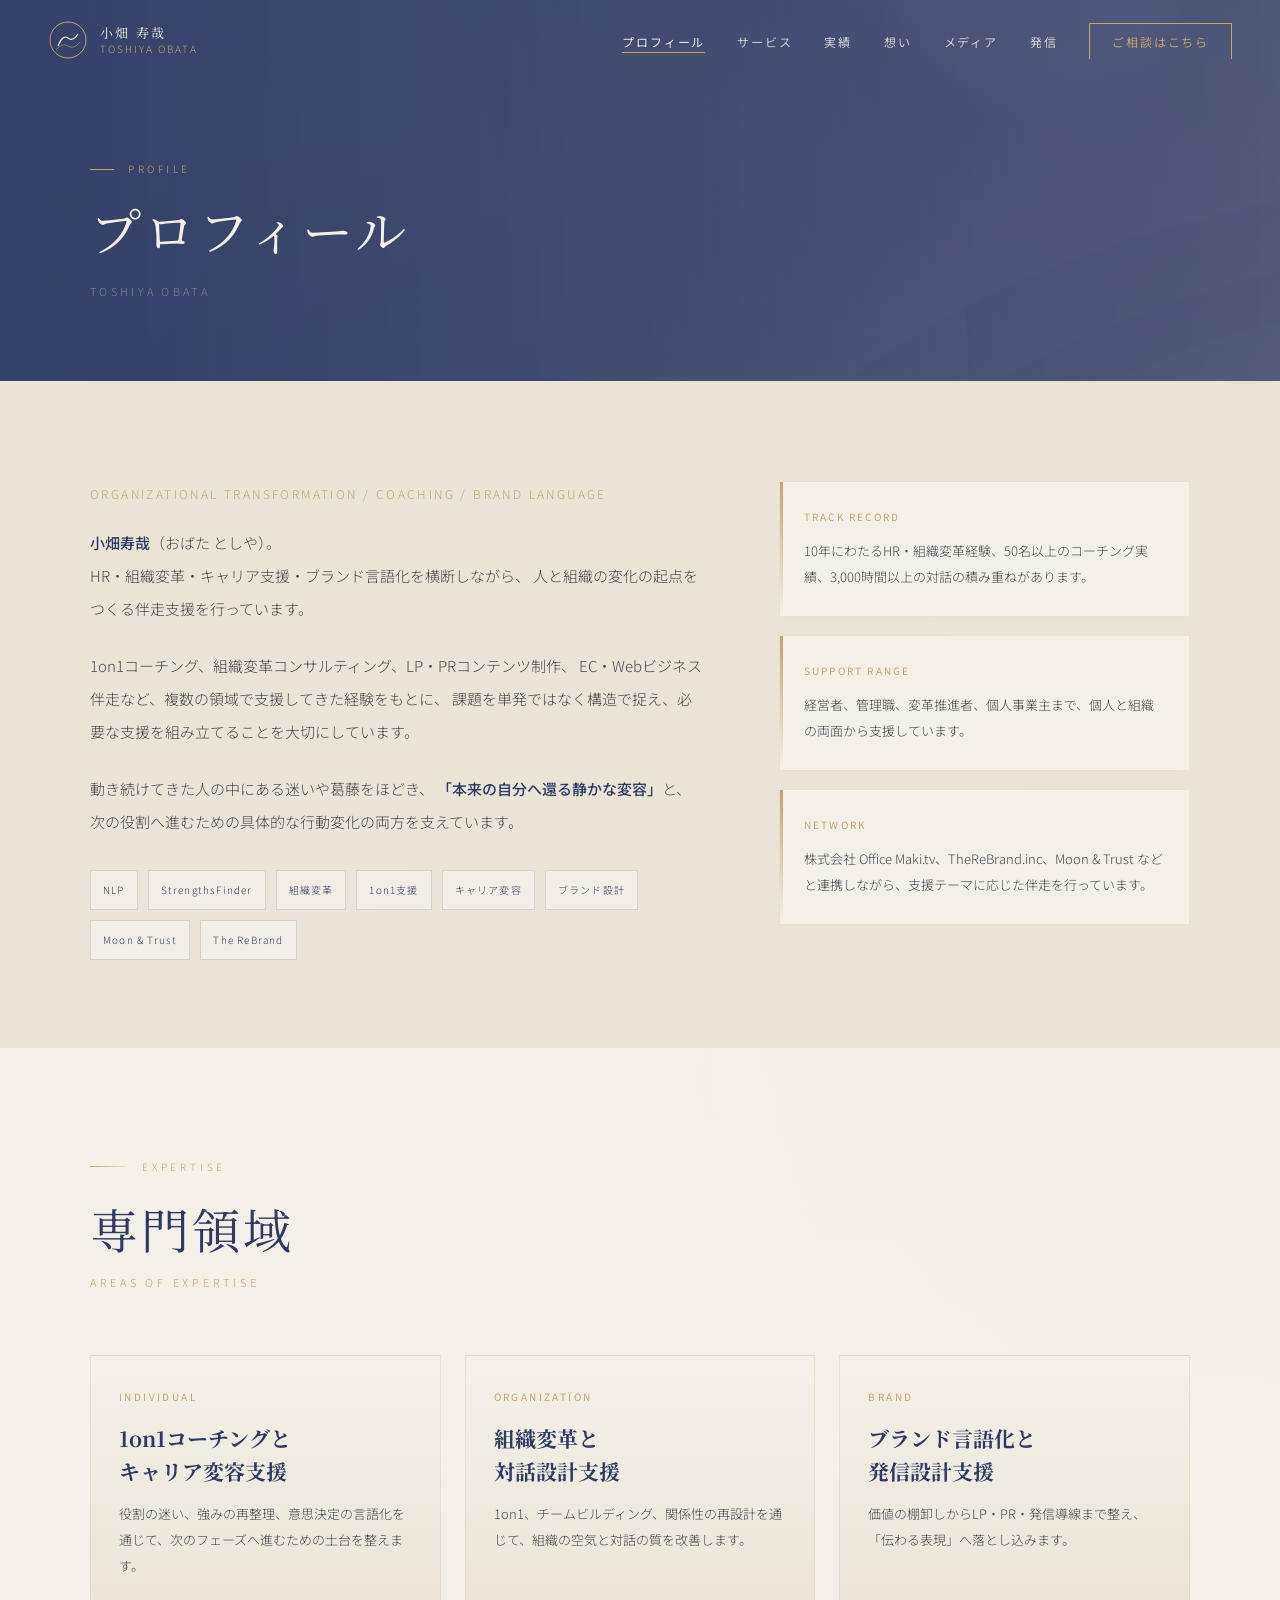
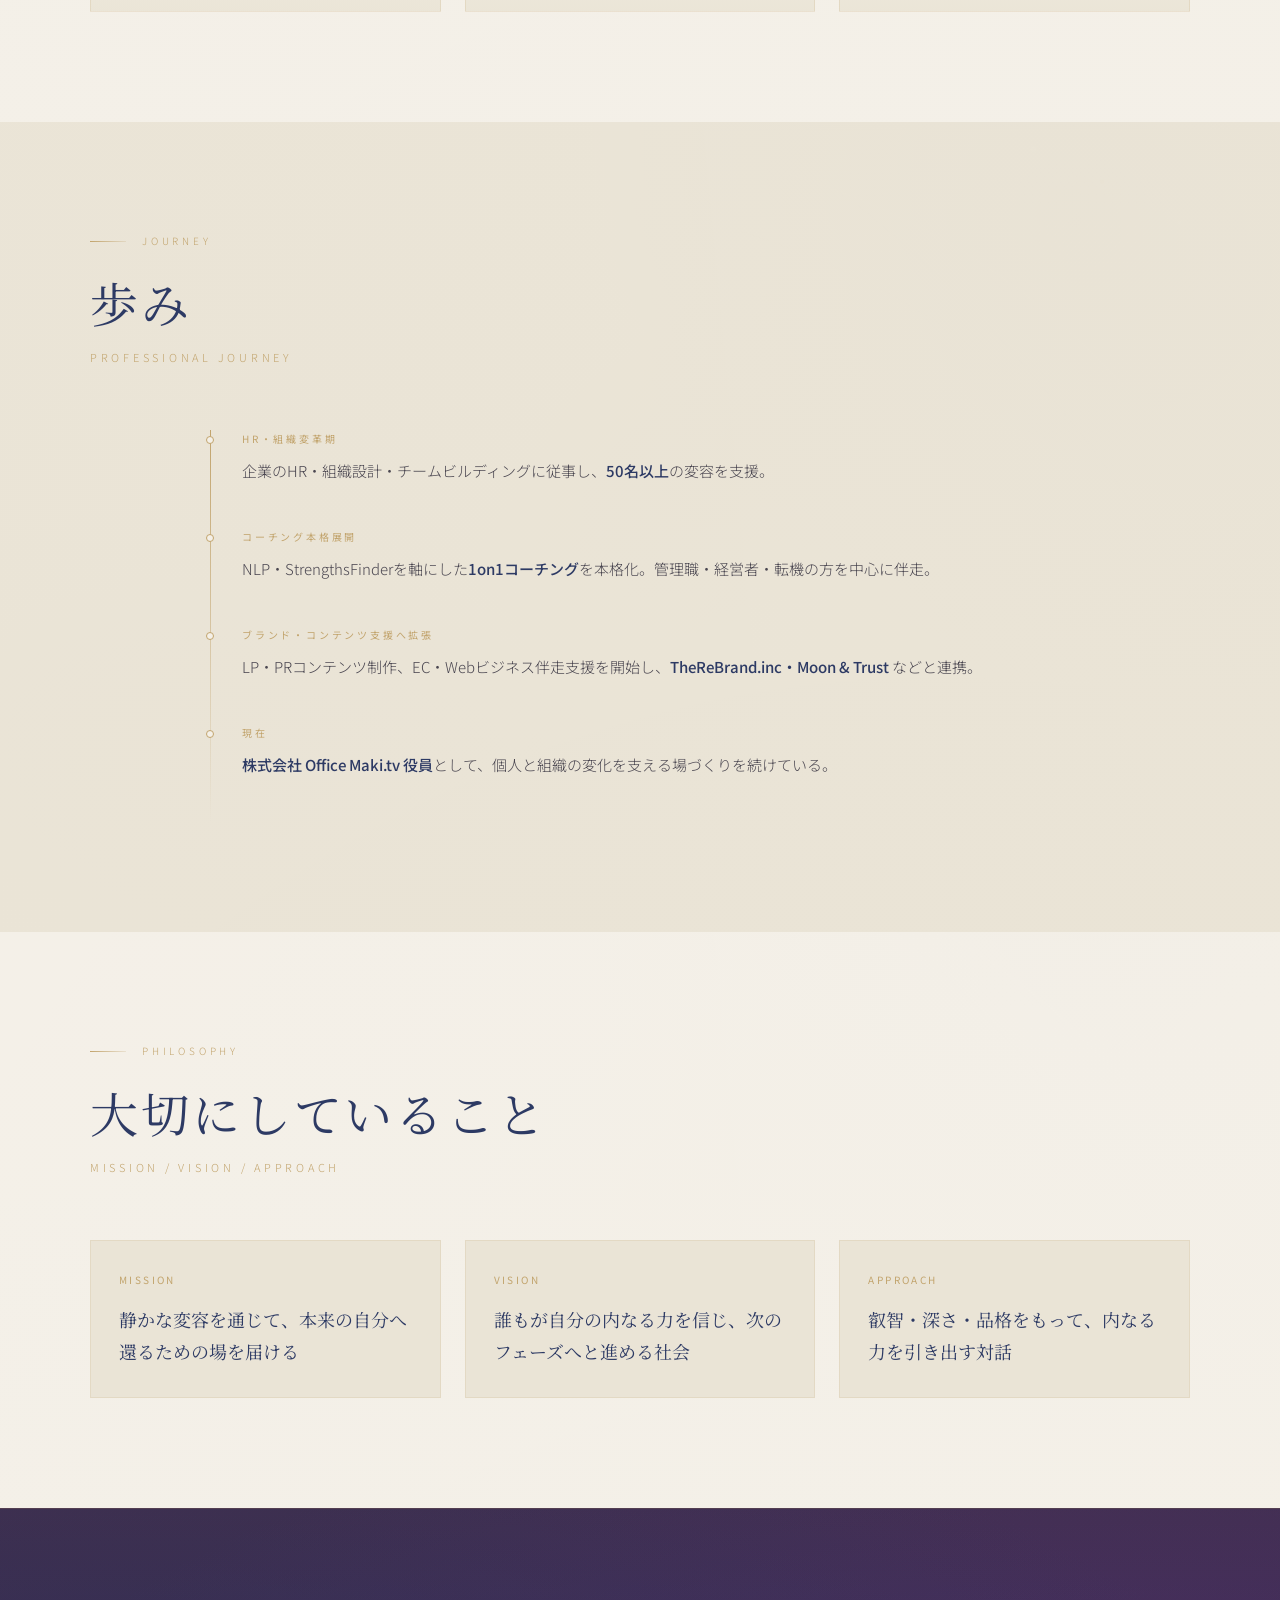
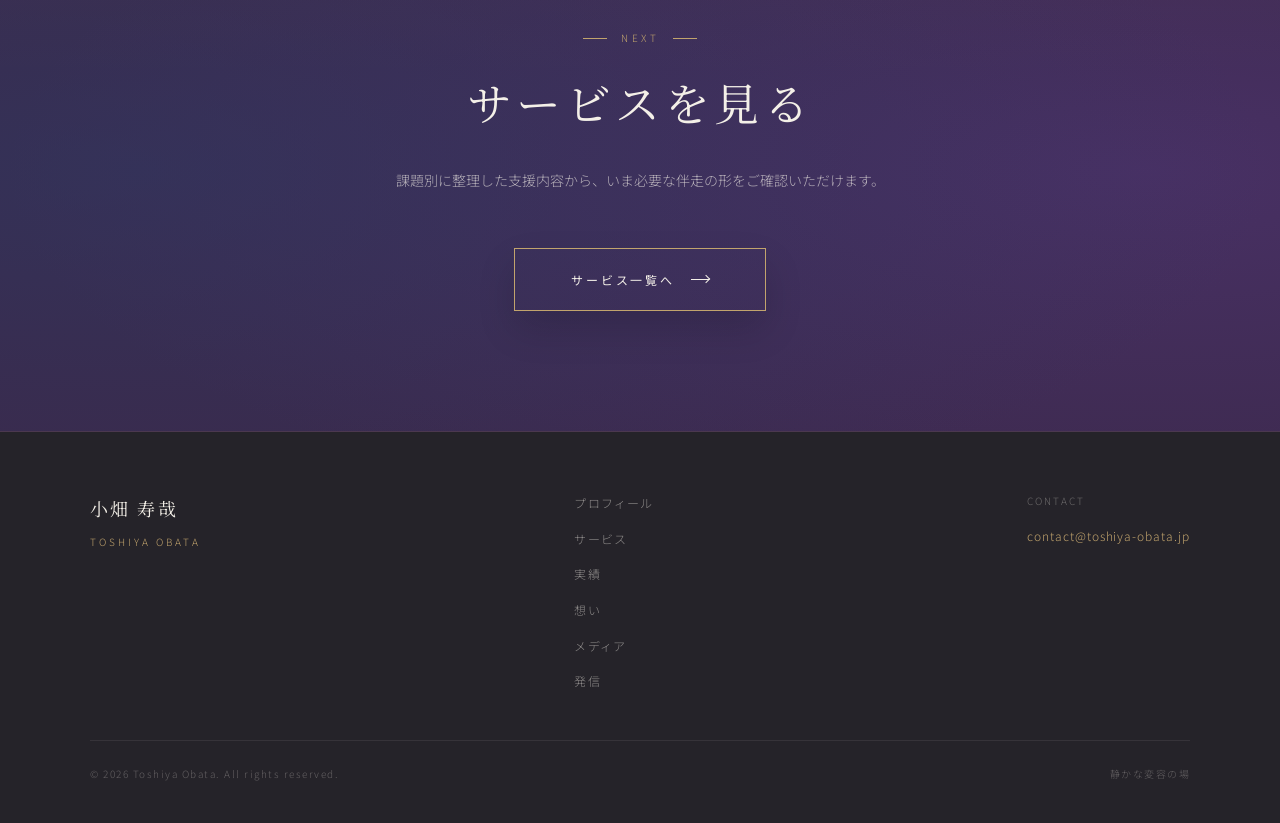
==== commit 307fca05: "Replace site with parallax-version: arc patterns, circular accents, unified tone Co-Authored-By: Cla" ====
--- a/about.html
+++ b/about.html
@@ -10,6 +10,59 @@
 <meta property="og:type" content="website">
 <link rel="stylesheet" href="common.css">
 <style>
+  .intro-section,
+  .expertise-section,
+  .timeline-section,
+  .philosophy-section {
+    position: relative;
+    overflow: hidden;
+    isolation: isolate;
+  }
+  .intro-section::before,
+  .expertise-section::before,
+  .timeline-section::before,
+  .philosophy-section::before {
+    content: '';
+    position: absolute;
+    inset: -8%;
+    background-image: url('assets/parallax-section-bg.svg');
+    background-size: cover;
+    background-position: center;
+    opacity: 0.2;
+    transform: scale(1.015);
+    z-index: 0;
+    pointer-events: none;
+    contain: paint;
+  }
+  .intro-section::after,
+  .expertise-section::after,
+  .timeline-section::after,
+  .philosophy-section::after {
+    content: '';
+    position: absolute;
+    inset: 0;
+    z-index: 0;
+    pointer-events: none;
+  }
+  .intro-section::after {
+    background: linear-gradient(180deg, rgba(234,228,214,0.84) 0%, rgba(234,228,214,0.95) 100%);
+  }
+  .expertise-section::after {
+    background: linear-gradient(180deg, rgba(244,240,232,0.84) 0%, rgba(244,240,232,0.96) 100%);
+  }
+  .timeline-section::after {
+    background: linear-gradient(180deg, rgba(234,228,214,0.82) 0%, rgba(234,228,214,0.94) 100%);
+  }
+  .philosophy-section::after {
+    background: linear-gradient(180deg, rgba(244,240,232,0.84) 0%, rgba(244,240,232,0.96) 100%);
+  }
+  .intro-section .section-inner,
+  .expertise-section .section-inner,
+  .timeline-section .section-inner,
+  .philosophy-section .section-inner {
+    position: relative;
+    z-index: 1;
+  }
   .intro-section {
     background: var(--ivory-d);
     padding: 100px 48px 88px;
@@ -198,9 +251,25 @@
     .expertise-section,
     .timeline-section,
     .philosophy-section { padding-left: 24px; padding-right: 24px; }
+    .intro-section::before,
+    .expertise-section::before,
+    .timeline-section::before,
+    .philosophy-section::before {
+      inset: -12%;
+      opacity: 0.15;
+      transform: scale(1.01);
+    }
     .intro-grid,
     .expertise-grid,
     .philosophy-grid { grid-template-columns: 1fr; }
+  }
+  @media (prefers-reduced-motion: reduce) {
+    .intro-section::before,
+    .expertise-section::before,
+    .timeline-section::before,
+    .philosophy-section::before {
+      transform: scale(1.01) !important;
+    }
   }
 </style>
 </head>
@@ -217,8 +286,8 @@
 
 <section class="intro-section">
   <div class="section-inner">
-    <div class="intro-grid">
-      <div class="about-bio reveal">
+    <div class="intro-grid reveal">
+      <div class="about-bio">
         <div class="profile-role">ORGANIZATIONAL TRANSFORMATION / COACHING / BRAND LANGUAGE</div>
         <p>
           <strong>小畑寿哉</strong>（おばた としや）。<br>
@@ -247,7 +316,7 @@
         </div>
       </div>
 
-      <div class="trust-panel reveal reveal-delay-2">
+      <div class="trust-panel">
         <div class="trust-card">
           <div class="trust-label">TRACK RECORD</div>
           <div class="trust-copy">10年にわたるHR・組織変革経験、50名以上のコーチング実績、3,000時間以上の対話の積み重ねがあります。</div>
@@ -272,18 +341,18 @@
       専門領域
       <span class="section-title-en">AREAS OF EXPERTISE</span>
     </h2>
-    <div class="expertise-grid">
-      <article class="expertise-card reveal reveal-delay-1">
+    <div class="expertise-grid reveal reveal-delay-2">
+      <article class="expertise-card">
         <div class="expertise-label">INDIVIDUAL</div>
         <h3 class="expertise-title">1on1コーチングと<br>キャリア変容支援</h3>
         <p class="expertise-copy">役割の迷い、強みの再整理、意思決定の言語化を通じて、次のフェーズへ進むための土台を整えます。</p>
       </article>
-      <article class="expertise-card reveal reveal-delay-2">
+      <article class="expertise-card">
         <div class="expertise-label">ORGANIZATION</div>
         <h3 class="expertise-title">組織変革と<br>対話設計支援</h3>
         <p class="expertise-copy">1on1、チームビルディング、関係性の再設計を通じて、組織の空気と対話の質を改善します。</p>
       </article>
-      <article class="expertise-card reveal reveal-delay-3">
+      <article class="expertise-card">
         <div class="expertise-label">BRAND</div>
         <h3 class="expertise-title">ブランド言語化と<br>発信設計支援</h3>
         <p class="expertise-copy">価値の棚卸しからLP・PR・発信導線まで整え、「伝わる表現」へ落とし込みます。</p>
@@ -329,16 +398,16 @@
       大切にしていること
       <span class="section-title-en">MISSION / VISION / APPROACH</span>
     </h2>
-    <div class="philosophy-grid">
-      <article class="philosophy-card reveal reveal-delay-1">
+    <div class="philosophy-grid reveal reveal-delay-2">
+      <article class="philosophy-card">
         <div class="philosophy-label">MISSION</div>
         <div class="philosophy-text">静かな変容を通じて、本来の自分へ還るための場を届ける</div>
       </article>
-      <article class="philosophy-card reveal reveal-delay-2">
+      <article class="philosophy-card">
         <div class="philosophy-label">VISION</div>
         <div class="philosophy-text">誰もが自分の内なる力を信じ、次のフェーズへと進める社会</div>
       </article>
-      <article class="philosophy-card reveal reveal-delay-3">
+      <article class="philosophy-card">
         <div class="philosophy-label">APPROACH</div>
         <div class="philosophy-text">叡智・深さ・品格をもって、内なる力を引き出す対話</div>
       </article>
--- a/common.css
+++ b/common.css
@@ -39,11 +39,11 @@
    SCROLL REVEAL
 ============================================= */
 .reveal {
-  opacity: 0;
-  transform: translateY(28px);
-  transition: opacity 0.9s cubic-bezier(0.16,1,0.3,1), transform 0.9s cubic-bezier(0.16,1,0.3,1);
-}
-.reveal.visible { opacity: 1; transform: translateY(0); }
+  opacity: 1;
+  transform: none;
+  transition: none;
+}
+.reveal.visible { opacity: 1; transform: none; }
 .reveal-delay-1 { transition-delay: 0.1s; }
 .reveal-delay-2 { transition-delay: 0.22s; }
 .reveal-delay-3 { transition-delay: 0.36s; }
@@ -65,7 +65,6 @@
 }
 nav#main-nav.scrolled {
   background: rgba(244,240,232,0.95);
-  backdrop-filter: blur(12px);
   box-shadow: 0 1px 0 rgba(45,58,100,0.1);
   padding: 14px 48px;
 }
@@ -167,7 +166,6 @@
   top: 0; left: 0; right: 0; bottom: 0;
   z-index: 99;
   background: rgba(244,240,232,0.98);
-  backdrop-filter: blur(20px);
   flex-direction: column;
   align-items: center;
   justify-content: center;
@@ -199,13 +197,31 @@
   padding: 160px 48px 80px;
   position: relative;
   overflow: hidden;
+  isolation: isolate;
 }
 .page-hero::before {
   content: '';
   position: absolute;
-  inset: 0;
+  inset: -100px -100px -100px -100px;
   background: radial-gradient(ellipse at 80% 50%, rgba(92,59,138,0.35) 0%, transparent 70%);
   pointer-events: none;
+  transform: none;
+  z-index: 0;
+}
+.page-hero::after {
+  content: '';
+  position: absolute;
+  inset: -6%;
+  background-image:
+    linear-gradient(90deg, rgba(45,58,100,0.96) 0%, rgba(45,58,100,0.88) 44%, rgba(45,58,100,0.70) 100%),
+    url('assets/parallax-hero-bg.svg');
+  background-size: cover;
+  background-position: center;
+  opacity: 0.78;
+  transform: none;
+  z-index: 0;
+  pointer-events: none;
+  contain: paint;
 }
 .page-hero-inner {
   max-width: 1100px;
@@ -252,54 +268,329 @@
 .section-inner { max-width: 1100px; margin: 0 auto; }
 .section-label {
   font-size: 10px;
-  letter-spacing: 0.35em;
+  letter-spacing: 0.38em;
   color: var(--gold);
   font-weight: 300;
-  margin-bottom: 16px;
-  display: flex;
-  align-items: center;
-  gap: 14px;
-}
-.section-label::before { content: ''; width: 24px; height: 1px; background: var(--gold); }
+  margin-bottom: 18px;
+  display: flex;
+  align-items: center;
+  gap: 16px;
+}
+.section-label::before { content: ''; width: 36px; height: 1px; background: linear-gradient(to right, var(--gold), rgba(194,164,109,0.2)); }
 .section-title {
   font-family: var(--serif);
-  font-size: clamp(28px, 3.5vw, 44px);
+  font-size: clamp(30px, 3.8vw, 48px);
   font-weight: 400;
   color: var(--navy);
   letter-spacing: 0.06em;
-  line-height: 1.5;
-  margin-bottom: 60px;
+  line-height: 1.45;
+  margin-bottom: 64px;
 }
 .section-title-en {
   font-size: 11px;
-  letter-spacing: 0.3em;
+  letter-spacing: 0.34em;
   color: var(--gold);
   font-weight: 300;
   font-family: var(--sans);
   display: block;
-  margin-top: 8px;
-}
+  margin-top: 12px;
+}
+
+/* =============================================
+   STATIC PATTERN SURFACES
+============================================= */
+.pattern-surface-light,
+.pattern-surface-warm {
+  position: relative;
+  overflow: hidden;
+  isolation: isolate;
+}
+.pattern-surface-light::before,
+.pattern-surface-warm::before {
+  content: '';
+  position: absolute;
+  inset: -8%;
+  background-image:
+    radial-gradient(72% 52% at 88% 14%, rgba(45,58,100,0.08) 0%, rgba(45,58,100,0) 56%),
+    radial-gradient(58% 42% at 14% 88%, rgba(92,59,138,0.06) 0%, rgba(92,59,138,0) 60%),
+    linear-gradient(138deg, rgba(194,164,109,0.1) 0%, rgba(194,164,109,0) 24%),
+    url('assets/parallax-section-bg.svg');
+  background-size: cover;
+  background-position: center;
+  pointer-events: none;
+  z-index: 0;
+}
+.pattern-surface-light::before { opacity: 0.14; }
+.pattern-surface-warm::before {
+  opacity: 0.18;
+  background-image:
+    radial-gradient(78% 56% at 86% 18%, rgba(45,58,100,0.07) 0%, rgba(45,58,100,0) 58%),
+    radial-gradient(62% 46% at 18% 86%, rgba(92,59,138,0.08) 0%, rgba(92,59,138,0) 58%),
+    linear-gradient(140deg, rgba(194,164,109,0.13) 0%, rgba(194,164,109,0) 28%),
+    url('assets/parallax-section-bg.svg');
+}
+.pattern-surface-light > *,
+.pattern-surface-warm > * {
+  position: relative;
+  z-index: 1;
+}
+.pattern-surface-light .section-inner,
+.pattern-surface-warm .section-inner {
+  position: relative;
+}
+.pattern-surface-light .section-inner::before,
+.pattern-surface-warm .section-inner::before {
+  content: '';
+  position: absolute;
+  top: -160px;
+  left: -160px;
+  width: 520px;
+  height: 520px;
+  border-radius: 50%;
+  pointer-events: none;
+  z-index: 0;
+}
+.pattern-surface-light .section-inner::before {
+  background: radial-gradient(circle at 42% 42%,
+    rgba(194,164,109,0.20) 0%,
+    rgba(45,58,100,0.12) 38%,
+    transparent 68%
+  );
+  opacity: 0.75;
+}
+.pattern-surface-warm .section-inner::before {
+  background: radial-gradient(circle at 42% 42%,
+    rgba(194,164,109,0.26) 0%,
+    rgba(45,58,100,0.10) 40%,
+    rgba(92,59,138,0.08) 58%,
+    transparent 70%
+  );
+  opacity: 0.80;
+}
+.pattern-surface-light .section-inner > *,
+.pattern-surface-warm .section-inner > * {
+  position: relative;
+  z-index: 1;
+}
+
+.pattern-surface-deep {
+  position: relative;
+  overflow: hidden;
+  isolation: isolate;
+}
+.pattern-surface-deep::before {
+  content: '';
+  position: absolute;
+  inset: -10%;
+  background-image:
+    radial-gradient(88% 60% at 82% 10%, rgba(244,240,232,0.12) 0%, rgba(244,240,232,0) 52%),
+    radial-gradient(74% 48% at 88% 100%, rgba(92,59,138,0.2) 0%, rgba(92,59,138,0) 58%),
+    linear-gradient(140deg, rgba(244,240,232,0.08) 0%, rgba(244,240,232,0) 30%),
+    url('assets/parallax-hero-bg.svg');
+  background-size: cover;
+  background-position: center;
+  opacity: 0.18;
+  pointer-events: none;
+  z-index: 0;
+}
+.pattern-surface-deep > * {
+  position: relative;
+  z-index: 1;
+}
+
+/* =============================================
+   PATTERN B: DOT GRID
+============================================= */
+.pattern-dots {
+  position: relative;
+  overflow: hidden;
+  isolation: isolate;
+}
+.pattern-dots::before {
+  content: '';
+  position: absolute;
+  inset: 0;
+  background-image: radial-gradient(circle, rgba(45,58,100,0.28) 1px, transparent 1px);
+  background-size: 22px 22px;
+  pointer-events: none;
+  z-index: 0;
+  opacity: 0.45;
+}
+.pattern-dots > * { position: relative; z-index: 1; }
+.pattern-dots .section-inner { position: relative; }
+.pattern-dots .section-inner::before {
+  content: '';
+  position: absolute;
+  top: -160px;
+  left: -160px;
+  width: 520px;
+  height: 520px;
+  border-radius: 50%;
+  background: radial-gradient(circle at 42% 42%,
+    rgba(194,164,109,0.18) 0%,
+    rgba(45,58,100,0.10) 38%,
+    transparent 68%
+  );
+  opacity: 0.70;
+  pointer-events: none;
+  z-index: 0;
+}
+.pattern-dots .section-inner > * { position: relative; z-index: 1; }
+
+.pattern-dots-dark {
+  position: relative;
+  overflow: hidden;
+  isolation: isolate;
+}
+.pattern-dots-dark::before {
+  content: '';
+  position: absolute;
+  inset: 0;
+  background-image: radial-gradient(circle, rgba(244,240,232,0.35) 1px, transparent 1px);
+  background-size: 22px 22px;
+  pointer-events: none;
+  z-index: 0;
+  opacity: 0.35;
+}
+.pattern-dots-dark > * { position: relative; z-index: 1; }
+
+/* =============================================
+   PATTERN D: GEOMETRIC ARCS
+============================================= */
+.pattern-arcs {
+  position: relative;
+  overflow: hidden;
+  isolation: isolate;
+}
+/* Top-right: navy concentric arcs */
+.pattern-arcs::before {
+  content: '';
+  position: absolute;
+  width: 800px;
+  height: 800px;
+  top: -400px;
+  right: -400px;
+  border-radius: 50%;
+  background: radial-gradient(circle at center,
+    transparent 149px, rgba(45,58,100,0.10) 150px, transparent 151px,
+    transparent 219px, rgba(45,58,100,0.08) 220px, transparent 221px,
+    transparent 289px, rgba(45,58,100,0.06) 290px, transparent 291px,
+    transparent 359px, rgba(45,58,100,0.05) 360px, transparent 361px,
+    transparent 429px, rgba(45,58,100,0.04) 430px, transparent 431px
+  );
+  pointer-events: none;
+  z-index: 0;
+}
+/* Bottom-left: muted gold concentric arcs */
+.pattern-arcs::after {
+  content: '';
+  position: absolute;
+  width: 600px;
+  height: 600px;
+  bottom: -300px;
+  left: -300px;
+  border-radius: 50%;
+  background: radial-gradient(circle at center,
+    transparent 119px, rgba(194,164,109,0.12) 120px, transparent 121px,
+    transparent 179px, rgba(194,164,109,0.09) 180px, transparent 181px,
+    transparent 239px, rgba(194,164,109,0.07) 240px, transparent 241px,
+    transparent 299px, rgba(194,164,109,0.05) 300px, transparent 301px
+  );
+  pointer-events: none;
+  z-index: 0;
+}
+.pattern-arcs > * { position: relative; z-index: 1; }
+.pattern-arcs .section-inner { position: relative; }
+.pattern-arcs .section-inner::before {
+  content: '';
+  position: absolute;
+  top: -160px;
+  left: -160px;
+  width: 520px;
+  height: 520px;
+  border-radius: 50%;
+  background: radial-gradient(circle at 42% 42%,
+    rgba(194,164,109,0.18) 0%,
+    rgba(45,58,100,0.10) 38%,
+    transparent 68%
+  );
+  opacity: 0.70;
+  pointer-events: none;
+  z-index: 0;
+}
+.pattern-arcs .section-inner > * { position: relative; z-index: 1; }
+
+/* Dark surface variant */
+.pattern-arcs-dark {
+  position: relative;
+  overflow: hidden;
+  isolation: isolate;
+}
+.pattern-arcs-dark::before {
+  content: '';
+  position: absolute;
+  width: 800px;
+  height: 800px;
+  top: -400px;
+  right: -400px;
+  border-radius: 50%;
+  background: radial-gradient(circle at center,
+    transparent 149px, rgba(244,240,232,0.10) 150px, transparent 151px,
+    transparent 219px, rgba(244,240,232,0.07) 220px, transparent 221px,
+    transparent 289px, rgba(244,240,232,0.05) 290px, transparent 291px,
+    transparent 359px, rgba(244,240,232,0.04) 360px, transparent 361px
+  );
+  pointer-events: none;
+  z-index: 0;
+}
+.pattern-arcs-dark::after {
+  content: '';
+  position: absolute;
+  width: 600px;
+  height: 600px;
+  bottom: -300px;
+  left: -300px;
+  border-radius: 50%;
+  background: radial-gradient(circle at center,
+    transparent 119px, rgba(194,164,109,0.14) 120px, transparent 121px,
+    transparent 179px, rgba(194,164,109,0.10) 180px, transparent 181px,
+    transparent 239px, rgba(194,164,109,0.07) 240px, transparent 241px
+  );
+  pointer-events: none;
+  z-index: 0;
+}
+.pattern-arcs-dark > * { position: relative; z-index: 1; }
 
 /* =============================================
    CTA BAND (shared across pages)
 ============================================= */
 .cta-band {
   background: var(--plum);
-  padding: 100px 48px;
+  padding: 120px 48px;
   position: relative;
   overflow: hidden;
   text-align: center;
+  border-top: 1px solid rgba(194,164,109,0.18);
+  border-bottom: 1px solid rgba(194,164,109,0.12);
 }
 .cta-band::before {
   content: '';
   position: absolute;
-  inset: 0;
+  inset: -200px -200px -200px -200px;
   background:
     radial-gradient(ellipse at 20% 50%, rgba(45,58,100,0.5) 0%, transparent 60%),
-    radial-gradient(ellipse at 80% 50%, rgba(92,59,138,0.4) 0%, transparent 60%);
-  pointer-events: none;
-}
-.cta-band-inner { max-width: 700px; margin: 0 auto; position: relative; z-index: 1; }
+    radial-gradient(ellipse at 80% 50%, rgba(92,59,138,0.4) 0%, transparent 60%),
+    linear-gradient(180deg, rgba(194,164,109,0.08) 0%, rgba(194,164,109,0) 40%);
+  pointer-events: none;
+  transform: none;
+}
+.cta-band-inner {
+  max-width: 820px;
+  margin: 0 auto;
+  position: relative;
+  z-index: 1;
+  padding: 0 20px;
+}
 .cta-band-label {
   font-size: 10px;
   letter-spacing: 0.35em;
@@ -314,19 +605,19 @@
 .cta-band-label::before, .cta-band-label::after { content: ''; width: 24px; height: 1px; background: var(--gold); }
 .cta-band-title {
   font-family: var(--serif);
-  font-size: clamp(24px, 3vw, 40px);
+  font-size: clamp(28px, 3.5vw, 46px);
   font-weight: 400;
   color: var(--ivory);
-  letter-spacing: 0.08em;
-  line-height: 1.6;
-  margin-bottom: 24px;
+  letter-spacing: 0.1em;
+  line-height: 1.55;
+  margin-bottom: 28px;
 }
 .cta-band-sub {
-  font-size: 13px;
+  font-size: 14px;
   color: rgba(244,240,232,0.65);
   line-height: 2.2;
   font-weight: 300;
-  margin-bottom: 44px;
+  margin-bottom: 52px;
 }
 .cta-band-btn {
   display: inline-flex;
@@ -335,12 +626,13 @@
   border: 1px solid var(--gold);
   color: var(--ivory);
   font-size: 12px;
-  letter-spacing: 0.22em;
-  padding: 18px 48px;
+  letter-spacing: 0.24em;
+  padding: 20px 56px;
   transition: all 0.3s;
   position: relative;
   overflow: hidden;
   font-family: var(--sans);
+  box-shadow: 0 18px 38px rgba(0,0,0,0.14);
 }
 .cta-band-btn::before {
   content: '';
@@ -461,6 +753,26 @@
   .nav-hamburger { display: flex; }
   section { padding: 72px 24px; }
   .page-hero { padding: 120px 24px 64px; }
+  .page-hero::after { inset: -10%; opacity: 0.4; transform: none; }
+  .pattern-surface-light::before,
+  .pattern-surface-warm::before {
+    inset: -10%;
+  }
+  .pattern-surface-light::before { opacity: 0.1; }
+  .pattern-surface-warm::before { opacity: 0.13; }
+  .pattern-surface-light .section-inner::before,
+  .pattern-surface-warm .section-inner::before,
+  .pattern-dots .section-inner::before,
+  .pattern-arcs .section-inner::before {
+    top: -100px;
+    left: -100px;
+    width: 360px;
+    height: 360px;
+  }
+  .pattern-surface-deep::before {
+    inset: -12%;
+    opacity: 0.14;
+  }
   footer { padding: 48px 24px 36px; }
   .footer-inner { flex-direction: column; gap: 36px; }
   .footer-bottom { flex-direction: column; gap: 10px; text-align: center; }
@@ -495,20 +807,18 @@
   width: 44px; height: 44px;
   border: 1px solid var(--gold);
   background: rgba(244,240,232,0.92);
-  backdrop-filter: blur(8px);
   color: var(--gold);
   cursor: pointer;
   display: flex;
   align-items: center;
   justify-content: center;
   opacity: 0;
-  transform: translateY(12px);
-  transition: opacity 0.4s, transform 0.4s, background 0.2s, color 0.2s;
+  transform: none;
+  transition: opacity 0.25s ease, background 0.2s, color 0.2s;
   pointer-events: none;
 }
 .back-to-top.visible {
   opacity: 1;
-  transform: translateY(0);
   pointer-events: auto;
 }
 .back-to-top:hover {
@@ -518,3 +828,14 @@
 @media (max-width: 600px) {
   .back-to-top { bottom: 20px; right: 20px; width: 40px; height: 40px; }
 }
+@media (prefers-reduced-motion: reduce) {
+  .reveal,
+  .reveal.visible {
+    opacity: 1 !important;
+    transition: none !important;
+  }
+  .page-hero::before,
+  .page-hero::after {
+    transform: none !important;
+  }
+}
